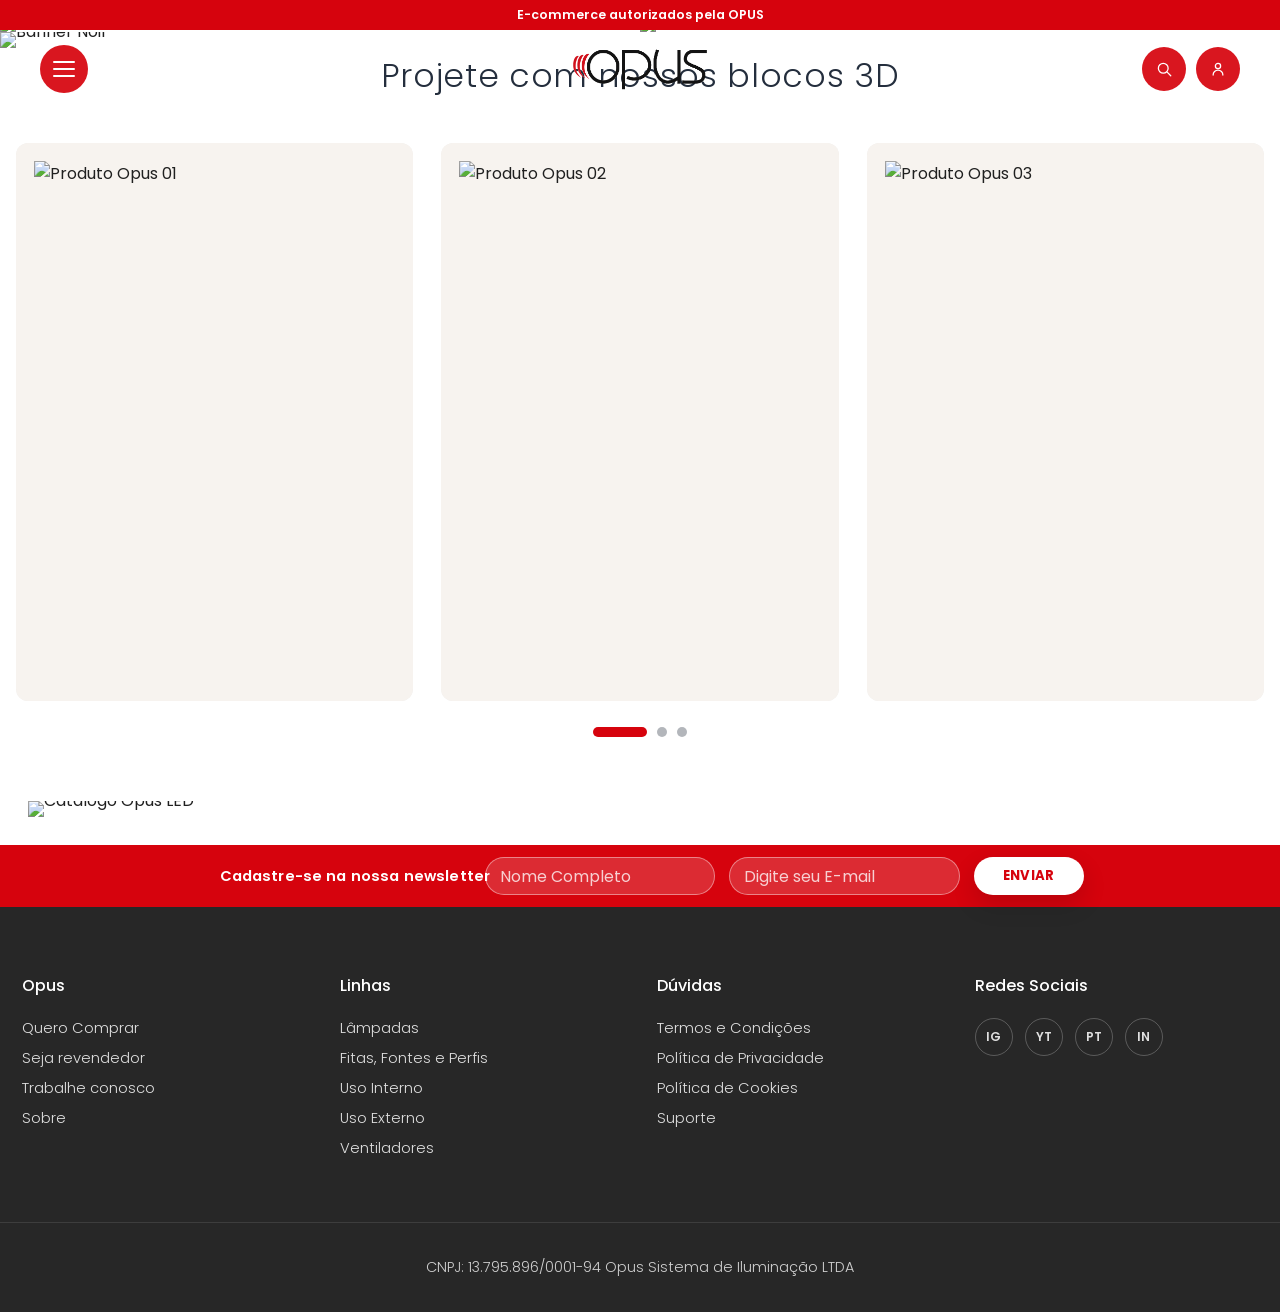
==== site opus/index.html @ c169ed3b "Initial site opus prototype" ====
<!DOCTYPE html>
<html lang="pt-BR">
<head>
  <meta charset="UTF-8">
  <meta name="viewport" content="width=device-width, initial-scale=1.0">
  <title>Opus LED | Home de prot&oacute;tipo</title>
  <meta
    name="description"
    content="Home de prot&oacute;tipo da Opus LED estruturada para testes fora do Elementor."
  >
  <link rel="preconnect" href="https://fonts.googleapis.com">
  <link rel="preconnect" href="https://fonts.gstatic.com" crossorigin>
  <link
    href="https://fonts.googleapis.com/css2?family=Poppins:wght@300;400;500;600;700;800&display=swap"
    rel="stylesheet"
  >
  <link
    rel="stylesheet"
    href="https://cdn.jsdelivr.net/npm/swiper@11/swiper-bundle.min.css"
  >
  <link rel="stylesheet" href="./styles.css">
  <script src="./script.js" defer></script>
  <script
    defer
    src="https://cdn.jsdelivr.net/npm/swiper@11/swiper-bundle.min.js"
  ></script>
</head>
<body id="top">
  <div class="announce-bar">
    <p>E-commerce autorizados pela OPUS</p>
  </div>

  <header class="site-header">
    <div class="site-shell header-inner">
      <button
        class="menu-trigger"
        type="button"
        aria-controls="nav-overlay"
        aria-expanded="false"
        aria-label="Abrir menu"
        data-nav-open
      >
        <span></span>
        <span></span>
        <span></span>
      </button>

      <a class="brand" href="#top" aria-label="Opus">
        <img src="./assets/logo-opus.png" alt="Opus" loading="eager">
      </a>

      <div class="header-actions" aria-label="A&ccedil;&otilde;es">
        <button class="icon-button" type="button" aria-label="Buscar">
          <svg viewBox="0 0 24 24" aria-hidden="true">
            <circle cx="11" cy="11" r="6.5"></circle>
            <path d="M16.2 16.2 21 21"></path>
          </svg>
        </button>
        <button class="icon-button" type="button" aria-label="Minha conta">
          <svg viewBox="0 0 24 24" aria-hidden="true">
            <circle cx="12" cy="8" r="3.5"></circle>
            <path d="M5.5 20a6.5 6.5 0 0 1 13 0"></path>
          </svg>
        </button>
      </div>
    </div>
  </header>

  <div class="nav-overlay" id="nav-overlay" data-nav-overlay>
    <button
      class="nav-overlay__backdrop"
      type="button"
      aria-label="Fechar menu"
      data-nav-close
    ></button>

    <div class="nav-overlay__shell">
      <section class="nav-overlay__panel" aria-label="Menu principal Opus">
        <div class="nav-overlay__left" data-nav-panel>
          <div class="nav-view nav-view--main is-active" data-nav-view="main">
            <button class="nav-control" type="button" aria-label="Fechar menu" data-nav-close>
              <svg viewBox="0 0 24 24" aria-hidden="true">
                <path d="M5 5 19 19"></path>
                <path d="M19 5 5 19"></path>
              </svg>
            </button>

            <button class="nav-overlay__brand" type="button" aria-label="Fechar menu" data-nav-close>
              <img src="./assets/logo-opus.png" alt="Opus" loading="lazy">
            </button>

            <div class="nav-lines" role="list">
              <button class="nav-line" type="button" data-line="destaques">
                <span class="nav-line__bullet"></span>
                <span class="nav-line__label">Destaques</span>
              </button>
              <button class="nav-line is-active" type="button" data-line="lampadas">
                <span class="nav-line__bullet"></span>
                <span class="nav-line__label">L&acirc;mpadas</span>
              </button>
              <button class="nav-line" type="button" data-line="fitas">
                <span class="nav-line__bullet"></span>
                <span class="nav-line__label">Fitas, Fontes e Perfis</span>
              </button>
              <button class="nav-line" type="button" data-line="interno">
                <span class="nav-line__bullet"></span>
                <span class="nav-line__label">Uso Interno</span>
              </button>
              <button class="nav-line" type="button" data-line="externo">
                <span class="nav-line__bullet"></span>
                <span class="nav-line__label">Uso Externo</span>
              </button>
            </div>

            <div class="nav-meta">
              <div class="nav-meta__group">
                <a href="#catalogo-opus">Quero Comprar</a>
                <div class="nav-meta__inline">
                  <a href="#catalogo-opus">Consumidor</a>
                  <a href="#newsletter">Lojistas</a>
                  <a href="#top">E-commerce</a>
                </div>
              </div>

              <div class="nav-meta__group">
                <a href="#newsletter">Suporte</a>
                <div class="nav-meta__inline">
                  <a href="#newsletter">SAC</a>
                  <a href="#newsletter">FAQ</a>
                </div>
              </div>

              <div class="nav-meta__group">
                <a href="#footer">Sobre a Opus</a>
              </div>
            </div>
          </div>

          <div
            class="nav-view nav-view--submenu"
            data-nav-view="submenu"
            aria-hidden="true"
          >
            <button
              class="nav-control nav-control--back"
              type="button"
              data-nav-back
              aria-label="Voltar ao menu principal"
            >
              <svg viewBox="0 0 24 24" aria-hidden="true">
                <path d="M15.5 4.5 8 12l7.5 7.5"></path>
              </svg>
            </button>

            <div class="nav-submenu">
              <h2 class="nav-submenu__title" data-submenu-title>L&acirc;mpadas</h2>
              <div class="nav-submenu__items" data-submenu-items></div>
            </div>
          </div>
        </div>

        <div class="nav-overlay__right">
          <div class="nav-preview">
            <img
              data-preview-image
              src="https://opusled.com.br/wp-content/uploads/2026/03/noir_desk.jpg"
              alt="Preview L&acirc;mpadas"
            >
            <div class="nav-preview__copy">
              <p data-preview-kicker>Linha em destaque</p>
              <h3 data-preview-title>L&acirc;mpadas</h3>
            </div>
          </div>
        </div>
      </section>
    </div>
  </div>

  <main>
    <section id="hero-banners" class="hero-banners fullbleed">
      <a
        class="banner banner-top"
        href="https://opusled.com.br/linha-darwin/"
        aria-label="Banner topo Darwin"
        target="_blank"
        rel="noreferrer"
      >
        <picture>
          <source
            media="(max-width: 768px)"
            srcset="https://opusled.com.br/wp-content/uploads/2026/04/darwin_mobile_top.jpg"
          >
          <img
            src="https://opusled.com.br/wp-content/uploads/2026/04/darwin_top_desk.jpg"
            alt="Banner Darwin"
            loading="eager"
            fetchpriority="high"
            decoding="async"
          >
        </picture>

        <div class="scroll-indicator" aria-hidden="true">
          <span class="mouse"><span class="wheel"></span></span>
          <span class="chev"></span>
          <span class="chev chev2"></span>
        </div>
      </a>

      <a
        class="banner banner-mid-left"
        href="https://opusled.com.br/categoria-produto/uso-interno/genesis/"
        aria-label="Banner Genesis"
        target="_blank"
        rel="noreferrer"
      >
        <img
          src="https://opusled.com.br/wp-content/uploads/2026/03/genesis_left.jpg"
          alt="Banner Genesis"
          loading="lazy"
          decoding="async"
        >
      </a>

      <a
        class="banner banner-mid-right"
        href="https://opusled.com.br/linha-de-trilhos-magneticos/"
        aria-label="Banner Trilhos magn&eacute;ticos"
        target="_blank"
        rel="noreferrer"
      >
        <img
          src="https://opusled.com.br/wp-content/uploads/2026/04/Trilho_bn.png"
          alt="Banner Trilhos magn&eacute;ticos"
          loading="lazy"
          decoding="async"
        >
      </a>

      <a
        class="banner banner-bottom"
        href="https://opusled.com.br/?s=Noir"
        aria-label="Banner Noir"
        target="_blank"
        rel="noreferrer"
      >
        <picture>
          <source
            media="(max-width: 768px)"
            srcset="https://opusled.com.br/wp-content/uploads/2026/03/noir_mb.jpg"
          >
          <img
            src="https://opusled.com.br/wp-content/uploads/2026/03/noir_desk.jpg"
            alt="Banner Noir"
            loading="lazy"
            decoding="async"
          >
        </picture>
      </a>
    </section>

    <section
      id="opus-destaques"
      class="opus-destaques opus-fullbleed"
      aria-label="Destaques Opus LED"
    >
      <div class="opus-container">
        <h2 class="opus-title">Projete com nossos blocos 3D</h2>
      </div>

      <div class="opus-container">
        <div class="swiper opus-swiper">
          <div class="swiper-wrapper">
            <a
              class="swiper-slide opus-card"
              href="./categoria.html"
              aria-label="Produto Opus 01"
            >
              <figure class="card-media">
                <img
                  loading="lazy"
                  src="./assets/products/produto-01.png"
                  alt="Produto Opus 01"
                >
              </figure>
            </a>

            <a
              class="swiper-slide opus-card"
              href="./categoria.html"
              aria-label="Produto Opus 02"
            >
              <figure class="card-media">
                <img
                  loading="lazy"
                  src="./assets/products/produto-02.png"
                  alt="Produto Opus 02"
                >
              </figure>
            </a>

            <a
              class="swiper-slide opus-card"
              href="./categoria.html"
              aria-label="Produto Opus 03"
            >
              <figure class="card-media">
                <img
                  loading="lazy"
                  src="./assets/products/produto-03.png"
                  alt="Produto Opus 03"
                >
              </figure>
            </a>

            <a
              class="swiper-slide opus-card"
              href="./categoria.html"
              aria-label="Produto Opus 04"
            >
              <figure class="card-media">
                <img
                  loading="lazy"
                  src="./assets/products/produto-04.png"
                  alt="Produto Opus 04"
                >
              </figure>
            </a>

            <a
              class="swiper-slide opus-card"
              href="./categoria.html"
              aria-label="Produto Opus 05"
            >
              <figure class="card-media">
                <img
                  loading="lazy"
                  src="./assets/products/produto-05.png"
                  alt="Produto Opus 05"
                >
              </figure>
            </a>
          </div>

          <div class="swiper-pagination opus-pagination" aria-hidden="true"></div>
        </div>
      </div>
    </section>

    <section id="catalogo-opus" class="catalog-banner fullbleed">
      <a
        class="catalog-banner__link"
        href="https://opusled.com.br/wp-content/uploads/2026/03/catalogo26.pdf"
        target="_blank"
        rel="noreferrer"
        aria-label="Abrir cat&aacute;logo Opus LED"
      >
        <picture>
          <source
            media="(max-width: 768px)"
            srcset="https://opusled.com.br/wp-content/uploads/2026/02/CATALOGO_26_mb.png"
          >
          <img
            src="https://opusled.com.br/wp-content/uploads/2026/02/CATALOGO_26_1.webp"
            alt="Cat&aacute;logo Opus LED"
            loading="lazy"
            decoding="async"
          >
        </picture>
      </a>
    </section>
  </main>

  <section class="newsletter-bar" id="newsletter">
    <div class="site-shell newsletter-bar__inner">
      <p>Cadastre-se na nossa newsletter</p>

      <form class="newsletter-bar__form" data-newsletter-form>
        <input type="text" name="name" placeholder="Nome Completo" aria-label="Nome Completo">
        <input type="email" name="email" placeholder="Digite seu E-mail" aria-label="Digite seu E-mail">
        <button type="submit">Enviar</button>
      </form>

      <p class="form-feedback" data-form-feedback aria-live="polite"></p>
    </div>
  </section>

  <footer class="site-footer" id="footer">
    <div class="site-shell footer-grid">
      <section>
        <h2>Opus</h2>
        <a href="#catalogo-opus">Quero Comprar</a>
        <a href="#catalogo-opus">Seja revendedor</a>
        <a href="#newsletter">Trabalhe conosco</a>
        <a href="#top">Sobre</a>
      </section>

      <section>
        <h2>Linhas</h2>
        <a href="#hero-banners">L&acirc;mpadas</a>
        <a href="#hero-banners">Fitas, Fontes e Perfis</a>
        <a href="#hero-banners">Uso Interno</a>
        <a href="#hero-banners">Uso Externo</a>
        <a href="#hero-banners">Ventiladores</a>
      </section>

      <section>
        <h2>D&uacute;vidas</h2>
        <a href="#newsletter">Termos e Condi&ccedil;&otilde;es</a>
        <a href="#newsletter">Pol&iacute;tica de Privacidade</a>
        <a href="#newsletter">Pol&iacute;tica de Cookies</a>
        <a href="#newsletter">Suporte</a>
      </section>

      <section>
        <h2>Redes Sociais</h2>
        <div class="social-row">
          <a href="https://www.instagram.com/" target="_blank" rel="noreferrer">ig</a>
          <a href="https://www.youtube.com/" target="_blank" rel="noreferrer">yt</a>
          <a href="https://br.pinterest.com/" target="_blank" rel="noreferrer">pt</a>
          <a href="https://www.linkedin.com/" target="_blank" rel="noreferrer">in</a>
        </div>
      </section>
    </div>

    <div class="footer-bottom">
      <div class="site-shell">
        <p>CNPJ: 13.795.896/0001-94 Opus Sistema de Ilumina&ccedil;&atilde;o LTDA</p>
      </div>
    </div>
  </footer>

  <button class="back-to-top" type="button" data-back-to-top aria-label="Voltar ao topo">
    <svg viewBox="0 0 24 24" aria-hidden="true">
      <path d="M7 14 12 9l5 5"></path>
    </svg>
  </button>
</body>
</html>
---- site opus/styles.css ----
:root {
  --opus-red: #d6030d;
  --opus-red-rgb: 214, 3, 13;
  --opus-dark: #242e3d;
  --ink: #202020;
  --white: #ffffff;
  --line: #e8e8e8;
  --footer: #272727;
  --shadow: 0 12px 24px rgba(0, 0, 0, 0.08);
  --site-max: 1520px;
  --site-pad: 22px;
  --radius: 12px;
  --announce-height: 30px;
  --header-height: 78px;
}

*,
*::before,
*::after {
  box-sizing: border-box;
}

html {
  scroll-behavior: smooth;
  scroll-padding-top: calc(var(--announce-height) + var(--header-height) + 18px);
}

body {
  margin: 0;
  font-family: "Poppins", "Segoe UI", sans-serif;
  color: var(--ink);
  background: var(--white);
}

a {
  color: inherit;
  text-decoration: none;
}

button,
input {
  font: inherit;
}

button {
  cursor: pointer;
  border: 0;
  background: transparent;
}

img {
  max-width: 100%;
}

svg {
  display: block;
}

.site-shell {
  width: min(calc(100% - (var(--site-pad) * 2)), var(--site-max));
  margin-inline: auto;
}

.fullbleed,
.opus-fullbleed {
  position: relative;
  width: 100vw;
  max-width: 100vw;
  margin-left: calc(50% - 50vw);
  margin-right: calc(50% - 50vw);
}

.announce-bar {
  position: fixed;
  top: 0;
  left: 0;
  right: 0;
  z-index: 80;
  display: flex;
  align-items: center;
  justify-content: center;
  min-height: var(--announce-height);
  background: var(--opus-red);
  color: var(--white);
  text-align: center;
  font-size: 0.78rem;
  font-weight: 600;
}

.announce-bar p {
  margin: 0;
  padding: 4px 14px;
}

.site-header {
  position: fixed;
  top: var(--announce-height);
  left: 0;
  right: 0;
  z-index: 75;
  background: transparent;
  transition:
    opacity 220ms ease,
    transform 260ms ease,
    visibility 0ms linear 220ms;
}

body.nav-menu-open .site-header {
  opacity: 0;
  visibility: hidden;
  pointer-events: none;
  transform: translateY(-16px);
  transition-delay: 0ms, 0ms, 0ms;
}

.site-header .site-shell {
  width: 100%;
  max-width: none;
  padding-inline: 40px;
}

.header-inner {
  position: relative;
  display: flex;
  justify-content: center;
  align-items: center;
  min-height: var(--header-height);
}

.menu-trigger,
.brand,
.header-actions {
  position: relative;
  z-index: 2;
}

.brand {
  position: absolute;
  left: 50%;
  top: 50%;
  transform: translate(-50%, -50%);
  transition:
    opacity 220ms ease,
    transform 260ms ease,
    visibility 0ms linear 220ms;
}

.brand img {
  display: block;
  width: 134px;
  height: auto;
}

body.nav-logo-hidden .brand {
  opacity: 0;
  visibility: hidden;
  pointer-events: none;
  transform: translate(-50%, calc(-50% - 14px));
  transition-delay: 0ms, 0ms, 0ms;
}

.header-actions {
  position: absolute;
  right: 40px;
  top: 50%;
  transform: translateY(-50%);
  display: flex;
  gap: 10px;
}

.icon-button {
  display: grid;
  place-items: center;
  width: 44px;
  height: 44px;
  border-radius: 50%;
  background: rgba(var(--opus-red-rgb), 0.92);
  color: #ffffff;
  backdrop-filter: blur(10px);
  transition: background-color 220ms ease, transform 220ms ease;
}

.icon-button svg {
  width: 18px;
  height: 18px;
  fill: none;
  stroke: currentColor;
  stroke-width: 1.7;
  stroke-linecap: round;
  stroke-linejoin: round;
}

.menu-trigger {
  position: absolute;
  left: 40px;
  top: 50%;
  transform: translateY(-50%);
  display: inline-flex;
  flex-direction: column;
  align-items: center;
  justify-content: center;
  gap: 5px;
  width: 48px;
  height: 48px;
  padding: 0;
  border-radius: 50%;
  background: rgba(var(--opus-red-rgb), 0.92);
  pointer-events: auto;
  transition: background-color 220ms ease, transform 220ms ease;
}

.menu-trigger span {
  width: 22px;
  height: 2px;
  border-radius: 999px;
  background: #ffffff;
  transition: transform 220ms ease, opacity 220ms ease, width 220ms ease;
}

.menu-trigger:hover span,
.menu-trigger:focus-visible span {
  width: 26px;
}

.menu-trigger:hover,
.menu-trigger:focus-visible {
  background: var(--opus-red);
  transform: translateY(-50%) scale(1.02);
}

.icon-button:hover,
.icon-button:focus-visible {
  background: var(--opus-red);
  transform: scale(1.02);
}

.nav-overlay {
  position: fixed;
  inset: var(--announce-height) 0 0;
  z-index: 60;
  opacity: 0;
  pointer-events: none;
  transition: opacity 320ms ease;
}

.nav-overlay:target,
.nav-overlay.is-open {
  opacity: 1;
  pointer-events: auto;
}

.nav-overlay__backdrop {
  position: absolute;
  inset: 0;
  z-index: 0;
  background: rgba(20, 20, 20, 0.18);
  opacity: 0;
  transition: opacity 320ms ease;
}

.nav-overlay:target .nav-overlay__backdrop,
.nav-overlay.is-open .nav-overlay__backdrop {
  opacity: 1;
}

.nav-overlay__shell {
  position: relative;
  height: 100%;
  z-index: 1;
}

.nav-overlay__panel {
  display: grid;
  grid-template-columns: minmax(380px, 35vw) 1fr;
  height: 100%;
  transform: translateX(-32px);
  opacity: 0;
  transition:
    transform 420ms cubic-bezier(0.22, 1, 0.36, 1),
    opacity 320ms ease;
}

.nav-overlay:target .nav-overlay__panel,
.nav-overlay.is-open .nav-overlay__panel {
  transform: translateX(0);
  opacity: 1;
}

.nav-overlay__left {
  --nav-content-width: min(328px, calc(100% - 124px));
  position: relative;
  overflow: hidden;
  background: rgba(250, 250, 250, 0.98);
  box-shadow: 14px 0 40px rgba(0, 0, 0, 0.08);
}

.nav-overlay__right {
  position: relative;
  overflow: hidden;
  background: #1b1b1b;
}

.nav-view {
  position: absolute;
  inset: 0;
  display: flex;
  flex-direction: column;
  overflow-y: auto;
  background: rgba(250, 250, 250, 0.98);
  transition:
    opacity 300ms ease,
    transform 420ms cubic-bezier(0.22, 1, 0.36, 1),
    visibility 0ms linear 300ms;
}

.nav-view--main {
  opacity: 1;
  visibility: visible;
  transform: translateX(0);
}

.nav-view--submenu {
  opacity: 0;
  visibility: hidden;
  transform: translateX(56px);
  pointer-events: none;
}

.nav-overlay__left.is-submenu-open .nav-view--main {
  opacity: 0;
  visibility: hidden;
  transform: translateX(-44px);
  pointer-events: none;
  transition-delay: 0ms, 0ms, 0ms;
}

.nav-overlay__left.is-submenu-open .nav-view--submenu {
  opacity: 1;
  visibility: visible;
  transform: translateX(0);
  pointer-events: auto;
  transition-delay: 70ms, 70ms, 0ms;
}

.nav-control {
  display: inline-flex;
  align-items: center;
  justify-content: center;
  width: 34px;
  height: 34px;
  margin: 30px 0 0 24px;
  color: #171717;
}

.nav-control--back {
  margin-left: 18px;
}

.nav-control svg {
  width: 24px;
  height: 24px;
  fill: none;
  stroke: currentColor;
  stroke-width: 1.8;
  stroke-linecap: round;
  stroke-linejoin: round;
}

.nav-overlay__brand {
  display: flex;
  align-items: center;
  width: var(--nav-content-width);
  margin: 38px auto 34px;
}

.nav-overlay__brand img {
  display: block;
  width: 116px;
  height: auto;
}

.nav-lines {
  display: grid;
  gap: 10px;
  width: var(--nav-content-width);
  margin: 0 auto auto;
}

.nav-line {
  position: relative;
  display: flex;
  align-items: center;
  width: 100%;
  padding: 3px 0;
  border: 0;
  background: transparent;
  color: #8f8f8f;
  text-align: left;
  font-size: clamp(1.35rem, 0.75vw + 1rem, 1.7rem);
  font-weight: 300;
  letter-spacing: -0.03em;
  transition: color 220ms ease, transform 280ms ease;
}

.nav-line__bullet {
  position: absolute;
  left: -18px;
  top: 50%;
  width: 9px;
  height: 9px;
  border-radius: 50%;
  background: var(--opus-red);
  opacity: 0;
  transform: translateY(-50%) scale(0.35);
  transition: opacity 220ms ease, transform 280ms ease;
}

.nav-line:hover,
.nav-line:focus-visible,
.nav-line.is-active {
  color: #191919;
  transform: translateX(4px);
}

.nav-line--link {
  width: 100%;
}

.nav-line:hover .nav-line__bullet,
.nav-line:focus-visible .nav-line__bullet,
.nav-line.is-active .nav-line__bullet {
  opacity: 1;
  transform: translateY(-50%) scale(1);
}

.nav-meta {
  display: grid;
  gap: 24px;
  width: var(--nav-content-width);
  margin: 0 auto 64px;
  padding-top: 40px;
}

.nav-meta__group > a {
  color: #5d5d5d;
  font-size: 1.22rem;
  font-weight: 400;
  line-height: 1.2;
}

.nav-meta__inline {
  display: flex;
  flex-wrap: wrap;
  gap: 18px;
  margin-top: 9px;
}

.nav-meta__inline a {
  color: #a0a0a0;
  font-size: 0.9rem;
  font-weight: 400;
  line-height: 1.2;
  transition: color 220ms ease, transform 220ms ease;
}

.nav-meta__inline a:hover,
.nav-meta__inline a:focus-visible {
  color: #202020;
  transform: translateX(4px);
}

.nav-submenu {
  width: var(--nav-content-width);
  margin: 44px auto 0;
  padding: 0 0 56px;
}

.nav-submenu__title {
  margin: 0;
  color: #6f6f6f;
  font-size: clamp(2.15rem, 2.2vw, 2.95rem);
  font-weight: 300;
  letter-spacing: -0.04em;
  line-height: 1.02;
}

.nav-submenu__items {
  display: grid;
  gap: 14px;
  margin-top: 28px;
}

.nav-submenu__link {
  position: relative;
  padding: 0;
  padding-left: 18px;
  border: 0;
  background: transparent;
  color: #7f7f7f;
  text-align: left;
  font-size: clamp(1.14rem, 0.75vw + 0.72rem, 1.42rem);
  font-weight: 300;
  letter-spacing: -0.03em;
  line-height: 1.15;
  transition: color 220ms ease, transform 260ms ease;
}

.nav-submenu__link::before {
  content: "";
  position: absolute;
  left: 0;
  top: 50%;
  width: 8px;
  height: 8px;
  margin-top: -4px;
  border-radius: 50%;
  background: var(--opus-red);
  opacity: 0;
  transform: scale(0.4);
  transition: opacity 220ms ease, transform 260ms ease;
}

.nav-submenu__link:hover,
.nav-submenu__link:focus-visible {
  color: #282828;
  transform: translateX(5px);
}

.nav-submenu__link:hover::before,
.nav-submenu__link:focus-visible::before {
  opacity: 1;
  transform: scale(1);
}

.nav-preview {
  position: relative;
  width: 100%;
  height: 100%;
  overflow: hidden;
}

.nav-preview::after {
  content: "";
  position: absolute;
  inset: 0;
  background:
    linear-gradient(180deg, rgba(0, 0, 0, 0.02), rgba(0, 0, 0, 0.18)),
    linear-gradient(90deg, rgba(0, 0, 0, 0.08), transparent 24%);
}

.nav-preview img {
  width: 100%;
  height: 100%;
  object-fit: cover;
  object-position: center;
  transition: opacity 320ms ease, transform 620ms ease;
}

.nav-preview.is-changing img {
  opacity: 0.36;
  transform: scale(1.04);
}

.nav-preview__copy {
  position: absolute;
  left: 48px;
  bottom: 42px;
  z-index: 2;
  color: #ffffff;
}

.nav-preview__copy p {
  margin: 0 0 8px;
  font-size: 0.82rem;
  font-weight: 500;
  letter-spacing: 0.08em;
  text-transform: uppercase;
}

.nav-preview__copy h3 {
  margin: 0;
  font-size: clamp(2rem, 2.2vw, 3rem);
  font-weight: 300;
  letter-spacing: 0.02em;
}

.hero-banners {
  overflow-x: clip;
  display: grid;
  width: 100vw;
  background: transparent;
  grid-template-columns: 1fr 1fr;
  grid-template-areas:
    "top top"
    "midL midR"
    "bottom bottom";
  align-items: start;
}

.banner-top {
  grid-area: top;
}

.banner-mid-left {
  grid-area: midL;
}

.banner-mid-right {
  grid-area: midR;
}

.banner-bottom {
  grid-area: bottom;
}

.banner {
  position: relative;
  display: block;
  overflow: hidden;
  background: #ffffff;
  line-height: 0;
}

.banner picture {
  display: block;
  width: 100%;
}

.banner img {
  display: block;
  width: 100%;
  height: auto;
  transform: translateZ(0);
}

@media (min-width: 1025px) {
  .hero-banners {
    padding: 0;
    gap: 0;
  }

  .hero-banners .banner-top {
    max-height: 1350px;
    overflow: hidden;
  }
}

@media (max-width: 1024px) {
  .hero-banners {
    padding: 20px;
    gap: 12px;
  }
}

@media (max-width: 768px) {
  .hero-banners {
    grid-template-columns: 1fr;
    grid-template-areas:
      "top"
      "midL"
      "midR"
      "bottom";
    padding: 12px;
    gap: 8px;
  }
}

.scroll-indicator {
  position: absolute;
  left: 50%;
  bottom: 18px;
  transform: translateX(-50%);
  z-index: 5;
  opacity: 0;
  visibility: hidden;
  pointer-events: none;
  transition: opacity 0.25s ease, visibility 0.25s ease;
}

body.show-top-indicator #hero-banners .scroll-indicator {
  opacity: 1;
  visibility: visible;
}

@media (max-width: 1024px) {
  .scroll-indicator {
    display: none !important;
  }
}

.scroll-indicator .mouse {
  display: block;
  width: 26px;
  height: 40px;
  margin: 0 auto 4px;
  border: 2px solid rgba(255, 255, 255, 0.92);
  border-radius: 18px;
}

.scroll-indicator .wheel {
  display: block;
  width: 4px;
  height: 8px;
  margin: 1px auto 0;
  border-radius: 4px;
  background: rgba(255, 255, 255, 0.96);
  animation: wheelMove 1.35s ease-in-out infinite;
}

.scroll-indicator .chev {
  display: block;
  width: 10px;
  height: 10px;
  margin: 0 auto;
  border-right: 2px solid rgba(255, 255, 255, 0.92);
  border-bottom: 2px solid rgba(255, 255, 255, 0.92);
  transform: rotate(45deg);
  animation: chevDown 1.2s ease-in-out infinite;
}

.scroll-indicator .chev2 {
  margin-top: 2px;
  opacity: 0.75;
  animation-delay: 0.15s;
}

@keyframes wheelMove {
  0% { transform: translateY(0); opacity: 1; }
  60% { transform: translateY(10px); opacity: 0.35; }
  100% { transform: translateY(0); opacity: 1; }
}

@keyframes chevDown {
  0% { transform: rotate(45deg) translateY(0); opacity: 0.2; }
  40% { transform: rotate(45deg) translateY(4px); opacity: 1; }
  80% { transform: rotate(45deg) translateY(8px); opacity: 0.2; }
  100% { transform: rotate(45deg) translateY(8px); opacity: 0.2; }
}

.opus-destaques {
  --container-max: 1380px;
  --container-pad: 16px;
  position: relative;
  padding: 8px 0 18px;
}

.opus-container {
  max-width: var(--container-max);
  margin: 0 auto;
  padding: 0 var(--container-pad);
}

.opus-title {
  margin: 0 0 42px;
  color: var(--opus-dark);
  font-size: clamp(16px, 1vw + 20px, 40px);
  font-weight: 300;
  letter-spacing: 0.02em;
  line-height: 1.2;
  text-align: center;
}

.opus-swiper {
  overflow: hidden;
  padding: 6px 0 18px;
}

.opus-swiper .swiper-wrapper {
  align-items: stretch;
}

.opus-card {
  position: relative;
  display: block;
  height: 100%;
  overflow: hidden;
  border-radius: var(--radius);
  background: #f1f1f1;
  color: inherit;
  transition: transform 0.25s ease, box-shadow 0.25s ease;
}

.opus-card:hover,
.opus-card:focus-visible {
  transform: translateY(-2px);
  box-shadow: var(--shadow);
}

.card-media {
  position: absolute;
  inset: 0;
  margin: 0;
  display: grid;
  place-items: center;
  overflow: hidden;
  background: #f7f3ef;
}

.card-media img {
  display: block;
  width: 100%;
  height: 100%;
  padding: 18px;
  object-fit: contain;
  object-position: center;
}

@media (min-width: 1024px) {
  .opus-swiper .swiper-slide {
    height: 558px !important;
  }
}

@media (min-width: 769px) and (max-width: 1023px) {
  .opus-swiper .swiper-slide {
    height: calc(42vw * 1.33) !important;
  }
}

@media (max-width: 768px) {
  .opus-swiper .swiper-slide {
    height: calc(78vw * 1.33) !important;
  }

  .card-media img {
    padding: 12px;
  }
}

.opus-pagination {
  position: relative !important;
  inset: auto !important;
  display: flex;
  justify-content: center;
  align-items: center;
  gap: 10px;
  margin-top: 26px;
  padding-bottom: 0;
}

.opus-swiper .swiper-button-prev,
.opus-swiper .swiper-button-next {
  display: none !important;
}

.opus-pagination .swiper-pagination-bullet {
  width: 10px;
  height: 10px;
  margin: 0 !important;
  border-radius: 999px;
  background: rgba(36, 46, 61, 0.35);
  opacity: 1;
  transition: width 0.25s ease, background-color 0.25s ease;
}

.opus-pagination .swiper-pagination-bullet-active {
  width: 54px;
  background: var(--opus-red);
}

.catalog-banner {
  padding: 28px;
}

.catalog-banner__link {
  display: block;
  width: 100%;
  line-height: 0;
}

.catalog-banner__link img {
  display: block;
  width: 100%;
  height: auto;
}

.category-page {
  padding-top: calc(var(--announce-height) + var(--header-height));
}

.category-hero {
  display: flex;
  align-items: center;
  min-height: 420px;
  padding: 58px 0;
  background:
    radial-gradient(circle at top left, rgba(255, 255, 255, 0.18), transparent 28%),
    #c6c4c5;
}

.category-hero__inner {
  max-width: 1120px;
  text-align: center;
}

.category-hero__eyebrow {
  margin: 0 0 10px;
  color: var(--opus-red);
  font-size: 0.92rem;
  font-weight: 600;
  letter-spacing: 0.14em;
  text-transform: uppercase;
}

.category-hero h1 {
  margin: 0;
  color: #202020;
  font-size: clamp(3rem, 5vw, 5.4rem);
  font-weight: 300;
  letter-spacing: -0.05em;
}

.category-hero p {
  max-width: 760px;
  margin: 16px auto 0;
  color: #343434;
  font-size: 1.06rem;
  line-height: 1.6;
}

.category-products {
  padding: 28px 0 84px;
}

.category-grid {
  display: grid;
  grid-template-columns: repeat(3, minmax(0, 1fr));
  gap: 24px;
}

.category-card {
  overflow: hidden;
  border-radius: 16px;
  background: #ffffff;
  box-shadow: 0 12px 34px rgba(0, 0, 0, 0.06);
  transition: transform 220ms ease, box-shadow 220ms ease;
}

.category-card:hover,
.category-card:focus-within {
  transform: translateY(-4px);
  box-shadow: 0 18px 42px rgba(0, 0, 0, 0.1);
}

.category-card__media {
  display: grid;
  place-items: center;
  aspect-ratio: 1 / 1;
  margin: 0;
  padding: 24px;
  background: #f7f3ef;
}

.category-card__media img {
  width: 100%;
  height: 100%;
  object-fit: contain;
}

.category-card__body {
  padding: 18px 20px 22px;
}

.category-card__body h2 {
  margin: 0;
  color: #202020;
  font-size: 1.02rem;
  font-weight: 500;
}

.category-card__body p {
  margin: 8px 0 0;
  color: #7a7a7a;
  font-size: 0.92rem;
  line-height: 1.5;
}

.category-page--collection .category-hero {
  background:
    linear-gradient(180deg, rgba(255, 255, 255, 0.18), rgba(255, 255, 255, 0.08)),
    url("./assets/category-banner.png") center center / cover no-repeat,
    #f7f5f6;
  margin-bottom: 20px;
}

.category-page--collection .category-hero__inner {
  max-width: 1380px;
}

.category-page--collection .category-hero__eyebrow,
.category-page--collection .category-hero h1 {
  text-shadow: 0 1px 0 rgba(255, 255, 255, 0.5);
}

.category-collection {
  padding: 0 0 84px;
  overflow: hidden;
}

.category-filters {
  display: flex;
  align-items: center;
  justify-content: center;
  gap: 12px;
  flex-wrap: wrap;
  margin-bottom: 28px;
  text-align: center;
}

.category-filters__label {
  color: #585858;
  font-size: 0.92rem;
  font-weight: 500;
}

.category-filters__actions {
  display: flex;
  gap: 8px;
  flex-wrap: wrap;
  justify-content: center;
}

.category-filter {
  min-height: 34px;
  padding: 0 12px;
  border: 1px solid #e5e5e5;
  border-radius: 999px;
  background: #ffffff;
  color: #6d6d6d;
  font-size: 0.78rem;
  font-weight: 500;
  transition: background-color 220ms ease, color 220ms ease, border-color 220ms ease;
}

.category-filter:hover,
.category-filter:focus-visible,
.category-filter.is-active {
  border-color: var(--opus-red);
  background: var(--opus-red);
  color: #ffffff;
}

.category-showcase {
  margin-top: 34px;
}

.category-showcase[hidden] {
  display: none !important;
}

.category-showcase__head {
  display: flex;
  align-items: center;
  justify-content: space-between;
  gap: 18px;
  margin-bottom: 14px;
}

.category-showcase__head h2 {
  flex: 1 1 auto;
  margin: 0;
  color: #202020;
  font-size: 1.3rem;
  font-weight: 400;
}

.category-showcase__tools {
  display: flex;
  align-items: center;
  gap: 12px;
  margin-left: auto;
  flex-wrap: nowrap;
}

.category-showcase__more {
  color: #4d4d4d;
  font-size: 0.78rem;
  font-weight: 500;
  white-space: nowrap;
}

.category-carousel-nav {
  display: flex;
  align-items: center;
  gap: 8px;
}

.category-nav {
  display: grid;
  place-items: center;
  width: 34px;
  height: 34px;
  border: 1px solid rgba(var(--opus-red-rgb), 0.28);
  border-radius: 999px;
  background: #ffffff;
  color: var(--opus-red);
  transition: background-color 220ms ease, color 220ms ease, border-color 220ms ease;
}

.category-nav svg {
  width: 16px;
  height: 16px;
  fill: none;
  stroke: currentColor;
  stroke-width: 1.8;
  stroke-linecap: round;
  stroke-linejoin: round;
}

.category-nav:hover,
.category-nav:focus-visible {
  border-color: var(--opus-red);
  background: var(--opus-red);
  color: #ffffff;
}

.category-nav.swiper-button-disabled {
  opacity: 0.35;
  cursor: default;
}

.category-swiper {
  overflow: hidden;
  padding-bottom: 8px;
}

.category-swiper .swiper-wrapper {
  align-items: stretch;
}

.category-product {
  position: relative;
  display: block;
  height: auto !important;
}

.category-product__flag {
  position: absolute;
  left: 0;
  top: -18px;
  z-index: 2;
  color: #979797;
  font-size: 0.58rem;
  font-weight: 700;
  letter-spacing: 0.12em;
  text-transform: uppercase;
}

.category-product__media {
  display: grid;
  place-items: center;
  aspect-ratio: 0.9 / 1;
  margin: 0;
  padding: 10px;
  border-radius: 2px;
  background: #f7f5f6;
}

.category-product__media img {
  width: 100%;
  height: 100%;
  object-fit: contain;
}

.category-product__body {
  padding: 12px 0 0;
  text-align: center;
}

.category-product__body h3 {
  margin: 0;
  color: #202020;
  font-size: 0.72rem;
  font-weight: 500;
}

.category-product__body p {
  margin: 4px 0 0;
  color: #919191;
  font-size: 0.62rem;
  font-weight: 400;
}

.newsletter-bar {
  border-top: 0;
  border-bottom: 0;
  background: var(--opus-red);
  color: #ffffff;
}

.newsletter-bar__inner {
  display: flex;
  flex-wrap: wrap;
  align-items: center;
  justify-content: center;
  width: min(100%, 1180px);
  margin: 0 auto;
  gap: 8px 18px;
  min-height: 0;
  padding: 12px 0;
}

.newsletter-bar__inner > p:first-child {
  flex: 0 0 auto;
  margin: 0;
  color: #ffffff;
  font-size: 0.92rem;
  font-weight: 600;
  letter-spacing: 0.01em;
  line-height: 1;
  text-align: center;
}

.newsletter-bar__form {
  display: flex;
  flex-wrap: nowrap;
  align-items: center;
  justify-content: center;
  gap: 14px;
  min-width: 0;
}

.newsletter-bar__form input {
  width: clamp(180px, 18vw, 288px);
  height: 38px;
  padding: 0 14px;
  border: 1px solid rgba(255, 255, 255, 0.42);
  border-radius: 999px;
  background: rgba(255, 255, 255, 0.16);
  color: #ffffff;
}

.newsletter-bar__form input::placeholder {
  color: rgba(255, 255, 255, 0.78);
}

.newsletter-bar__form button {
  flex: 0 0 110px;
  height: 38px;
  border-radius: 999px;
  background: #ffffff;
  color: var(--opus-red);
  letter-spacing: 0.02em;
  text-transform: uppercase;
  box-shadow: 0 10px 24px rgba(0, 0, 0, 0.14);
  font-size: 0.82rem;
  font-weight: 700;
}

.newsletter-bar__form button:hover,
.newsletter-bar__form button:focus-visible {
  background: #f7dfe1;
}

.newsletter-bar__form input:focus,
.newsletter-bar__form input:focus-visible {
  outline: 2px solid rgba(255, 255, 255, 0.48);
  outline-offset: 1px;
}

.newsletter-bar__form input::-ms-input-placeholder {
  color: #ffffff;
}

.form-feedback {
  flex-basis: 100%;
  min-height: 1.1rem;
  margin: 0;
  color: rgba(255, 255, 255, 0.86);
  font-size: 0.72rem;
  text-align: center;
}

.form-feedback:empty {
  display: none;
}

.site-footer {
  background: var(--footer);
  color: #ffffff;
}

.footer-grid {
  display: grid;
  grid-template-columns: repeat(4, minmax(0, 1fr));
  gap: 34px;
  padding: 66px 0 54px;
}

.footer-grid h2 {
  margin: 0 0 20px;
  font-size: 1rem;
  font-weight: 500;
}

.footer-grid a {
  display: block;
  margin-bottom: 9px;
  color: #dfdfdf;
  font-size: 0.92rem;
  font-weight: 300;
}

.social-row {
  display: flex;
  gap: 12px;
  margin-top: 8px;
}

.social-row a {
  display: inline-flex;
  justify-content: center;
  align-items: center;
  width: 38px;
  height: 38px;
  border: 1px solid rgba(255, 255, 255, 0.24);
  border-radius: 50%;
  font-size: 0.76rem;
  font-weight: 600;
  text-transform: uppercase;
}

.footer-bottom {
  border-top: 1px solid rgba(255, 255, 255, 0.1);
  color: #cfcfcf;
  text-align: center;
}

.footer-bottom p {
  margin: 0;
  padding: 34px 0;
  font-size: 0.9rem;
  font-weight: 300;
}

.back-to-top {
  position: fixed;
  right: 22px;
  bottom: 22px;
  z-index: 32;
  display: grid;
  place-items: center;
  width: 40px;
  height: 40px;
  border-radius: 4px;
  background: rgba(210, 210, 210, 0.92);
  color: #ffffff;
  opacity: 0;
  pointer-events: none;
  transition: opacity 180ms ease;
}

.back-to-top.is-visible {
  opacity: 1;
  pointer-events: auto;
}

.back-to-top svg {
  width: 20px;
  height: 20px;
  fill: none;
  stroke: #ffffff;
  stroke-width: 2;
  stroke-linecap: round;
  stroke-linejoin: round;
}

@media (max-width: 1080px) {
  .nav-overlay__panel {
    grid-template-columns: minmax(340px, 44vw) 1fr;
  }

  .nav-overlay__left {
    --nav-content-width: min(300px, calc(100% - 108px));
  }

  .newsletter-bar__inner,
  .footer-grid {
    grid-template-columns: 1fr;
  }

  .footer-grid {
    justify-items: center;
    text-align: center;
  }

  .social-row {
    justify-content: center;
  }

  .newsletter-bar__inner {
    gap: 14px;
    padding: 16px 0;
    width: min(100%, 540px);
    flex-direction: column;
    align-items: center;
    text-align: center;
  }

  .newsletter-bar__inner > p:first-child {
    text-align: center;
  }

  .newsletter-bar__form {
    display: grid;
    grid-template-columns: 1fr;
    justify-items: center;
    width: min(100%, 360px);
    margin: 0 auto;
  }

  .newsletter-bar__form input {
    width: 100%;
    text-align: center;
  }

  .newsletter-bar__form button {
    width: min(100%, 160px);
    justify-self: center;
  }

  .form-feedback {
    text-align: center;
  }
}

@media (max-width: 920px) {
  .nav-overlay__panel {
    grid-template-columns: 1fr;
  }

  .nav-overlay__right {
    display: none;
  }

  .nav-overlay__left {
    --nav-content-width: min(320px, calc(100% - 92px));
    box-shadow: none;
  }
}

@media (max-width: 1023px) {
  .opus-destaques {
    --container-max: 100%;
  }

  .opus-title {
    margin: 0 0 16px;
    font-size: clamp(18px, 1.2vw + 16px, 24px);
    line-height: 1.15;
  }

  .catalog-banner {
    padding: 20px;
  }

  .category-grid {
    grid-template-columns: repeat(2, minmax(0, 1fr));
  }

  .category-showcase__head {
    align-items: flex-start;
    flex-direction: column;
  }
}

@media (max-width: 768px) {
  :root {
    --site-pad: 14px;
    --announce-height: 28px;
    --header-height: 70px;
  }

  .site-header .site-shell {
    padding-inline: 14px;
  }

  .brand img {
    width: 118px;
  }

  .menu-trigger {
    left: 14px;
    width: 42px;
    height: 42px;
  }

  .menu-trigger span {
    width: 19px;
  }

  .header-actions {
    right: 14px;
    gap: 8px;
  }

  .header-actions .icon-button {
    width: 38px;
    height: 38px;
  }

  .nav-overlay__left {
    --nav-content-width: min(286px, calc(100% - 72px));
  }

  .nav-overlay__brand {
    margin-top: 28px;
    margin-bottom: 24px;
  }

  .nav-overlay__brand img {
    width: 102px;
  }

  .nav-line {
    font-size: 1.2rem;
  }

  .nav-submenu {
    margin-top: 38px;
    padding-bottom: 40px;
  }

  .nav-submenu__title {
    font-size: clamp(1.95rem, 9vw, 2.65rem);
  }

  .nav-submenu__items {
    gap: 12px;
    margin-top: 24px;
  }

  .nav-submenu__link {
    font-size: 1.08rem;
  }

  .opus-title {
    margin: 0 0 14px;
    padding: 0 10px;
    font-size: clamp(16px, 3.2vw, 20px);
    line-height: 1.15;
  }

  .catalog-banner {
    padding: 12px;
  }

  .category-page {
    padding-top: calc(var(--announce-height) + var(--header-height) + 22px);
  }

  .category-hero {
    padding: 30px 0 22px;
  }

  .category-hero h1 {
    font-size: clamp(2rem, 10vw, 3rem);
  }

  .category-hero p {
    font-size: 0.94rem;
  }

  .category-products {
    padding: 20px 0 56px;
  }

  .category-grid {
    grid-template-columns: 1fr;
    gap: 18px;
  }

  .category-card__media {
    padding: 18px;
  }

  .category-collection {
    padding: 16px 0 56px;
  }

  .category-filters {
    align-items: center;
    flex-direction: column;
    gap: 10px;
    margin-bottom: 22px;
  }

  .category-filters__actions {
    gap: 6px;
    justify-content: center;
  }

  .category-filter {
    min-height: 32px;
    padding-inline: 10px;
    font-size: 0.72rem;
  }

  .category-showcase {
    margin-top: 28px;
  }

  .category-showcase__tools {
    width: auto;
    justify-content: flex-start;
    gap: 10px;
  }

  .category-nav {
    width: 32px;
    height: 32px;
  }

  .category-product__media {
    padding: 12px;
  }

  .category-product__body h3 {
    font-size: 0.68rem;
  }

  .category-product__body p {
    font-size: 0.6rem;
  }
}
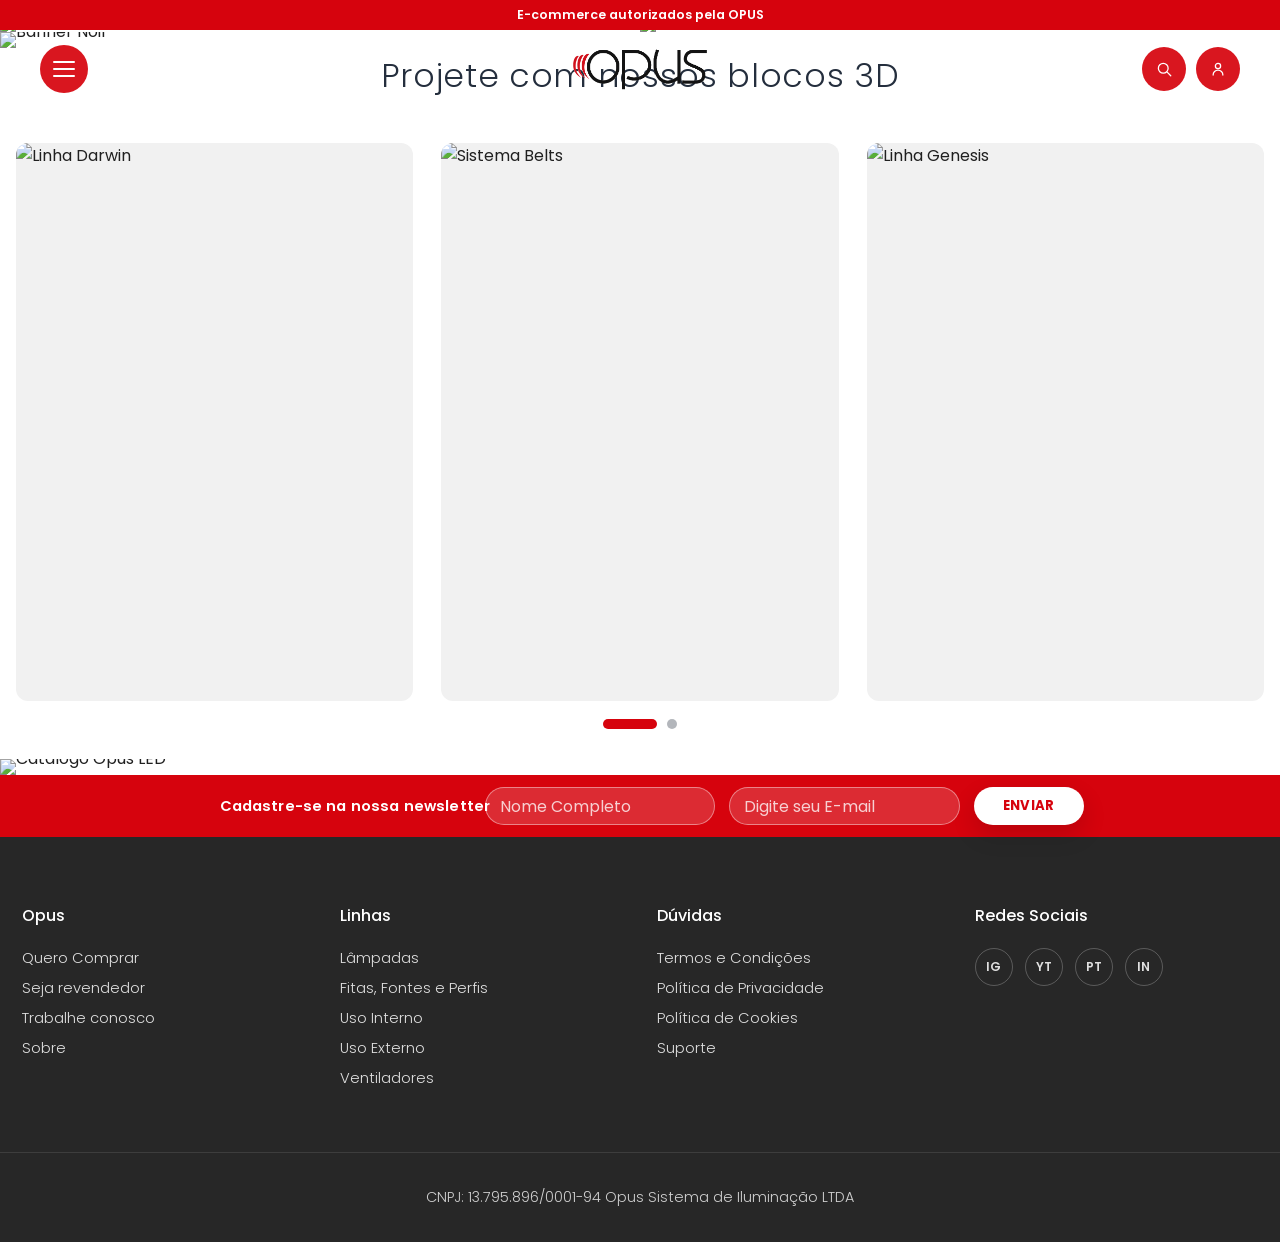
==== commit f37491a6: "Refine site opus product and category experience" ====
--- a/site opus/index.html
+++ b/site opus/index.html
@@ -272,70 +272,64 @@
           <div class="swiper-wrapper">
             <a
               class="swiper-slide opus-card"
-              href="./categoria.html"
-              aria-label="Produto Opus 01"
+              href="https://3dwarehouse.sketchup.com/collection/ef6f8676-72f7-4a21-94e6-a3abc8402da2/Linha-Darwin-Opus-LED"
+              aria-label="Linha Darwin"
+              target="_blank"
+              rel="noreferrer"
             >
               <figure class="card-media">
                 <img
                   loading="lazy"
-                  src="./assets/products/produto-01.png"
-                  alt="Produto Opus 01"
+                  src="https://opusled.com.br/wp-content/uploads/2026/04/Darwin_vertical_v1.png"
+                  alt="Linha Darwin"
                 >
               </figure>
             </a>
 
             <a
               class="swiper-slide opus-card"
-              href="./categoria.html"
-              aria-label="Produto Opus 02"
+              href="https://3dwarehouse.sketchup.com/collection/83268889-fc65-4966-ac74-2f7b702c3c28/Sistema-Belts"
+              aria-label="Sistema Belts"
+              target="_blank"
+              rel="noreferrer"
             >
               <figure class="card-media">
                 <img
                   loading="lazy"
-                  src="./assets/products/produto-02.png"
-                  alt="Produto Opus 02"
+                  src="https://opusled.com.br/wp-content/uploads/2026/03/Belts_vertical.png"
+                  alt="Sistema Belts"
                 >
               </figure>
             </a>
 
             <a
               class="swiper-slide opus-card"
-              href="./categoria.html"
-              aria-label="Produto Opus 03"
+              href="https://3dwarehouse.sketchup.com/collection/35615cad-555e-4fa8-945f-e36d6a8fa03e/Linha-Genesis-Opus-LED"
+              aria-label="Linha Genesis"
+              target="_blank"
+              rel="noreferrer"
             >
               <figure class="card-media">
                 <img
                   loading="lazy"
-                  src="./assets/products/produto-03.png"
-                  alt="Produto Opus 03"
+                  src="https://opusled.com.br/wp-content/uploads/2026/03/Genesis_vertical.png"
+                  alt="Linha Genesis"
                 >
               </figure>
             </a>
 
             <a
               class="swiper-slide opus-card"
-              href="./categoria.html"
-              aria-label="Produto Opus 04"
+              href="https://3dwarehouse.sketchup.com/collection/f0a0d128-711d-49e5-ab25-c932db93c4e4/Linha-Soul-Opus-LED"
+              aria-label="Linha Soul"
+              target="_blank"
+              rel="noreferrer"
             >
               <figure class="card-media">
                 <img
                   loading="lazy"
-                  src="./assets/products/produto-04.png"
-                  alt="Produto Opus 04"
-                >
-              </figure>
-            </a>
-
-            <a
-              class="swiper-slide opus-card"
-              href="./categoria.html"
-              aria-label="Produto Opus 05"
-            >
-              <figure class="card-media">
-                <img
-                  loading="lazy"
-                  src="./assets/products/produto-05.png"
-                  alt="Produto Opus 05"
+                  src="https://opusled.com.br/wp-content/uploads/2026/03/Souls_vertical.png"
+                  alt="Linha Soul"
                 >
               </figure>
             </a>
--- a/site opus/styles.css
+++ b/site opus/styles.css
@@ -762,7 +762,7 @@
 
 .opus-swiper {
   overflow: hidden;
-  padding: 6px 0 18px;
+  padding: 6px 0;
 }
 
 .opus-swiper .swiper-wrapper {
@@ -790,18 +790,14 @@
   position: absolute;
   inset: 0;
   margin: 0;
-  display: grid;
-  place-items: center;
   overflow: hidden;
-  background: #f7f3ef;
 }
 
 .card-media img {
   display: block;
   width: 100%;
   height: 100%;
-  padding: 18px;
-  object-fit: contain;
+  object-fit: cover;
   object-position: center;
 }
 
@@ -821,26 +817,16 @@
   .opus-swiper .swiper-slide {
     height: calc(78vw * 1.33) !important;
   }
-
-  .card-media img {
-    padding: 12px;
-  }
 }
 
 .opus-pagination {
-  position: relative !important;
-  inset: auto !important;
+  position: static !important;
   display: flex;
   justify-content: center;
   align-items: center;
   gap: 10px;
-  margin-top: 26px;
-  padding-bottom: 0;
-}
-
-.opus-swiper .swiper-button-prev,
-.opus-swiper .swiper-button-next {
-  display: none !important;
+  margin-top: 18px;
+  padding-bottom: 6px;
 }
 
 .opus-pagination .swiper-pagination-bullet {
@@ -859,7 +845,7 @@
 }
 
 .catalog-banner {
-  padding: 28px;
+  padding: 0;
 }
 
 .catalog-banner__link {
@@ -1132,6 +1118,14 @@
   position: relative;
   display: block;
   height: auto !important;
+  cursor: pointer;
+}
+
+.category-product__link {
+  position: relative;
+  display: block;
+  color: inherit;
+  text-decoration: none;
 }
 
 .category-product__flag {
@@ -1156,6 +1150,13 @@
   background: #f7f5f6;
 }
 
+.category-product:hover .category-product__media,
+.category-product:focus-visible .category-product__media,
+.category-product__link:hover .category-product__media,
+.category-product__link:focus-visible .category-product__media {
+  box-shadow: 0 12px 28px rgba(0, 0, 0, 0.08);
+}
+
 .category-product__media img {
   width: 100%;
   height: 100%;
@@ -1179,6 +1180,1054 @@
   color: #919191;
   font-size: 0.62rem;
   font-weight: 400;
+}
+
+body.product-sheet-open {
+  overflow: hidden;
+}
+
+body.product-lightbox-open {
+  overflow: hidden;
+}
+
+.product-page {
+  padding-top: calc(var(--announce-height) + var(--header-height) + 34px);
+  padding-bottom: 0;
+  background: #f6f6f5;
+}
+
+.product-section__title {
+  margin: 0;
+  color: #202020;
+  font-size: clamp(1.72rem, 1.1vw + 1.08rem, 2.2rem);
+  font-weight: 300;
+  letter-spacing: -0.04em;
+}
+
+.product-section__lead {
+  max-width: 700px;
+  margin: 14px 0 0;
+  color: #5f5f5f;
+  font-size: 1rem;
+  line-height: 1.75;
+}
+
+.product-hero {
+  padding: 20px 0 54px;
+}
+
+.product-hero__grid {
+  display: grid;
+  grid-template-columns: minmax(360px, 0.9fr) minmax(380px, 1fr);
+  gap: 46px;
+  align-items: start;
+}
+
+.product-gallery {
+  width: 100%;
+  max-width: 700px;
+  justify-self: end;
+}
+
+.product-gallery__stage {
+  overflow: hidden;
+  border-radius: 28px;
+  background: transparent;
+  box-shadow: none;
+}
+
+.product-gallery__zoom {
+  position: relative;
+  display: block;
+  width: 100%;
+  padding: 0;
+  border: 0;
+  border-radius: 28px;
+  background: transparent;
+  cursor: zoom-in;
+}
+
+.product-gallery__stage img {
+  display: block;
+  width: 100%;
+  aspect-ratio: 1.08 / 1;
+  border-radius: 28px;
+  object-fit: cover;
+  object-position: center;
+  background: transparent;
+  box-shadow: 0 18px 44px rgba(0, 0, 0, 0.06);
+}
+
+.product-gallery__thumbs {
+  display: grid;
+  grid-template-columns: repeat(4, minmax(0, 1fr));
+  gap: 16px;
+  margin-top: 18px;
+}
+
+.product-thumb {
+  display: block;
+  padding: 0;
+  border: 0;
+  border-radius: 20px;
+  background: transparent;
+  box-shadow: none;
+  transition: transform 220ms ease;
+}
+
+.product-thumb img {
+  display: block;
+  width: 100%;
+  aspect-ratio: 1 / 1;
+  border-radius: 18px;
+  object-fit: cover;
+  box-shadow: 0 12px 28px rgba(0, 0, 0, 0.05);
+  transition: box-shadow 220ms ease, transform 220ms ease;
+}
+
+.product-thumb:hover,
+.product-thumb:focus-visible,
+.product-thumb.is-active {
+  transform: translateY(-2px);
+}
+
+.product-thumb:hover img,
+.product-thumb:focus-visible img,
+.product-thumb.is-active img {
+  box-shadow:
+    0 0 0 2px rgba(var(--opus-red-rgb), 0.92),
+    0 16px 30px rgba(0, 0, 0, 0.08);
+}
+
+.product-lightbox {
+  position: fixed;
+  inset: 0;
+  z-index: 88;
+  opacity: 0;
+  pointer-events: none;
+  transition: opacity 240ms ease;
+}
+
+.product-lightbox.is-open {
+  opacity: 1;
+  pointer-events: auto;
+}
+
+.product-lightbox__backdrop {
+  position: absolute;
+  inset: 0;
+  background: rgba(12, 12, 12, 0.8);
+  backdrop-filter: blur(12px);
+}
+
+.product-lightbox__dialog {
+  position: relative;
+  display: grid;
+  grid-template-columns: 54px minmax(0, 1fr) 54px;
+  gap: 18px;
+  align-items: center;
+  width: min(100% - 64px, 1220px);
+  height: min(100% - 64px, 860px);
+  margin: 32px auto;
+  padding: 86px 0 70px;
+}
+
+.product-lightbox__title {
+  position: absolute;
+  left: 0;
+  top: 0;
+  margin: 0;
+  color: rgba(255, 255, 255, 0.72);
+  font-size: 0.84rem;
+  font-weight: 500;
+  letter-spacing: 0.18em;
+  text-transform: uppercase;
+}
+
+.product-lightbox__close {
+  position: absolute;
+  top: -2px;
+  right: 0;
+  display: grid;
+  place-items: center;
+  width: 42px;
+  height: 42px;
+  border-radius: 50%;
+  background: rgba(255, 255, 255, 0.08);
+  color: #ffffff;
+  transition: background-color 220ms ease, transform 220ms ease;
+}
+
+.product-lightbox__close svg,
+.product-lightbox__nav svg {
+  width: 20px;
+  height: 20px;
+  fill: none;
+  stroke: currentColor;
+  stroke-width: 1.9;
+  stroke-linecap: round;
+  stroke-linejoin: round;
+}
+
+.product-lightbox__close:hover,
+.product-lightbox__close:focus-visible,
+.product-lightbox__nav:hover,
+.product-lightbox__nav:focus-visible {
+  background: rgba(255, 255, 255, 0.16);
+  transform: scale(1.03);
+}
+
+.product-lightbox__nav {
+  display: grid;
+  place-items: center;
+  width: 54px;
+  height: 54px;
+  border-radius: 50%;
+  background: rgba(255, 255, 255, 0.08);
+  color: #ffffff;
+  transition: background-color 220ms ease, transform 220ms ease;
+}
+
+.product-lightbox__stage {
+  display: grid;
+  place-items: center;
+  width: 100%;
+  height: 100%;
+  border-radius: 30px;
+  background: rgba(255, 255, 255, 0.04);
+  overflow: hidden;
+}
+
+.product-lightbox__stage img {
+  display: block;
+  max-width: 100%;
+  max-height: 100%;
+  width: auto;
+  height: auto;
+  object-fit: contain;
+}
+
+.product-lightbox__footer {
+  position: absolute;
+  left: 72px;
+  right: 72px;
+  bottom: 0;
+  display: flex;
+  align-items: center;
+  justify-content: space-between;
+  gap: 16px;
+  color: #ffffff;
+}
+
+.product-lightbox__footer p,
+.product-lightbox__footer span {
+  margin: 0;
+  color: rgba(255, 255, 255, 0.82);
+  font-size: 0.96rem;
+  font-weight: 300;
+}
+
+.product-summary {
+  margin-top: -6px;
+  padding: 0 0 8px;
+}
+
+.product-summary h1 {
+  margin: 0;
+  color: #202020;
+  font-size: clamp(2.8rem, 2.35vw + 0.95rem, 4rem);
+  font-weight: 300;
+  letter-spacing: -0.06em;
+  line-height: 1.02;
+}
+
+.product-summary__description {
+  max-width: 560px;
+  margin: 18px 0 0;
+  color: #4d4d4d;
+  font-size: 1.04rem;
+  font-weight: 300;
+  line-height: 1.72;
+}
+
+.product-summary__meta {
+  display: flex;
+  align-items: baseline;
+  flex-wrap: wrap;
+  gap: 8px;
+  margin-top: 14px;
+}
+
+.product-summary__meta--inline {
+  margin-top: 12px;
+  gap: 10px;
+}
+
+.product-summary__meta--inline strong {
+  margin-top: 0;
+  color: #737373;
+  font-size: 0.78rem;
+  font-weight: 400;
+  letter-spacing: 0.14em;
+}
+
+.product-summary__meta--inline span {
+  font-size: 0.78rem;
+  letter-spacing: 0.14em;
+}
+
+.product-summary__meta:not(.product-summary__meta--inline) {
+  display: grid;
+  gap: 10px;
+  margin-top: 34px;
+}
+
+.product-summary__meta span,
+.product-summary__label {
+  color: #1f1f1f;
+  font-size: 0.88rem;
+  font-weight: 400;
+  letter-spacing: 0.08em;
+  text-transform: uppercase;
+}
+
+.product-summary__meta strong {
+  color: #202020;
+  font-size: clamp(1.34rem, 0.78vw + 0.96rem, 1.8rem);
+  font-weight: 300;
+  letter-spacing: -0.04em;
+}
+
+.product-summary__meta.product-summary__meta--inline strong {
+  color: #737373;
+  font-size: 0.78rem;
+  font-weight: 400;
+  letter-spacing: 0.14em;
+}
+
+.product-summary__option-group {
+  margin-top: 28px;
+}
+
+.product-swatches,
+.product-temperature {
+  display: flex;
+  flex-wrap: wrap;
+  gap: 14px;
+  margin-top: 14px;
+}
+
+.product-swatch {
+  display: grid;
+  place-items: center;
+  width: 44px;
+  height: 44px;
+  padding: 0;
+  border: 0;
+  border-radius: 50%;
+  background: transparent;
+  outline: none;
+  box-shadow: none;
+  appearance: none;
+  -webkit-appearance: none;
+  transition: box-shadow 280ms ease, transform 280ms ease;
+}
+
+.product-swatch__fill {
+  display: block;
+  width: 44px;
+  height: 44px;
+  border-radius: 50%;
+  border: 0;
+}
+
+.product-swatch__fill--white {
+  background: #efefef;
+}
+
+.product-swatch__fill--black {
+  background: #202020;
+}
+
+.product-swatch__fill--gray {
+  background: #777777;
+}
+
+.product-swatch:hover,
+.product-swatch:focus-visible,
+.product-swatch.is-active {
+  transform: scale(1.01);
+  box-shadow: 0 0 0 2px rgba(var(--opus-red-rgb), 0.92);
+}
+
+.product-swatch:focus,
+.product-swatch:focus-visible {
+  outline: none;
+}
+
+.product-temperature__button {
+  min-width: 88px;
+  min-height: 48px;
+  padding: 0 20px;
+  border: 1px solid #d3d3d3;
+  border-radius: 16px;
+  background: #ffffff;
+  color: #6a6a6a;
+  font-size: 0.98rem;
+  font-weight: 400;
+  transition:
+    border-color 280ms ease,
+    background-color 280ms ease,
+    color 280ms ease,
+    transform 280ms ease,
+    box-shadow 280ms ease;
+}
+
+.product-temperature__button:hover,
+.product-temperature__button:focus-visible,
+.product-temperature__button.is-active {
+  border-color: var(--opus-red);
+  background: var(--opus-red);
+  color: #ffffff;
+  transform: translateY(-1px);
+  box-shadow: 0 10px 18px rgba(var(--opus-red-rgb), 0.12);
+}
+
+.product-summary__links {
+  display: grid;
+  gap: 20px;
+  margin-top: 42px;
+}
+
+.product-summary__links a {
+  color: #555866;
+  font-size: 0.98rem;
+  font-weight: 300;
+  transition: color 220ms ease, transform 220ms ease;
+}
+
+.product-summary__links a:hover,
+.product-summary__links a:focus-visible {
+  color: #202020;
+  transform: translateX(4px);
+}
+
+.product-specs,
+.product-logistics,
+.product-beams,
+.product-photometric,
+.product-downloads,
+.product-related {
+  padding: 0 0 54px;
+}
+
+.product-logistics .product-section__title {
+  margin-bottom: 26px;
+}
+
+.product-specs__head {
+  display: flex;
+  align-items: baseline;
+  justify-content: space-between;
+  gap: 20px;
+  margin-bottom: 26px;
+}
+
+.product-specs__grid,
+.product-logistics__grid {
+  display: grid;
+  grid-template-columns: repeat(4, minmax(0, 1fr));
+  gap: 18px;
+}
+
+.product-spec-card {
+  min-height: 126px;
+  padding: 20px 22px 18px;
+  border-radius: 22px;
+  background: #ffffff;
+  box-shadow: 0 10px 24px rgba(0, 0, 0, 0.035);
+}
+
+.product-spec-card span {
+  display: block;
+  color: #858585;
+  font-size: 0.82rem;
+  font-weight: 300;
+  white-space: nowrap;
+  overflow: hidden;
+  text-overflow: ellipsis;
+}
+
+.product-spec-card strong {
+  display: block;
+  margin-top: 14px;
+  color: #272727;
+  font-size: clamp(1.55rem, 0.85vw + 1rem, 2rem);
+  font-weight: 300;
+  letter-spacing: -0.03em;
+}
+
+.product-spec-card--compact {
+  min-height: 104px;
+}
+
+.product-spec-card--compact strong {
+  margin-top: 10px;
+  font-size: clamp(1.16rem, 0.65vw + 0.88rem, 1.45rem);
+}
+
+.product-outline-button {
+  display: inline-flex;
+  align-items: center;
+  justify-content: flex-end;
+  gap: 8px;
+  align-self: baseline;
+  padding: 0;
+  min-height: 0;
+  border: 0;
+  background: transparent;
+  color: #202020;
+  font-size: 0.88rem;
+  font-weight: 500;
+  letter-spacing: 0.08em;
+  text-transform: uppercase;
+  text-decoration: none;
+  transition: color 220ms ease;
+}
+
+.product-outline-button svg {
+  width: 16px;
+  height: 16px;
+  fill: none;
+  stroke: currentColor;
+  stroke-width: 1.8;
+  stroke-linecap: round;
+  stroke-linejoin: round;
+  transition: transform 220ms ease;
+}
+
+.product-outline-button span {
+  display: inline-flex;
+  align-items: center;
+  padding-bottom: 2px;
+  border-bottom: 1px solid transparent;
+  transition: border-color 220ms ease;
+}
+
+.product-outline-button:hover,
+.product-outline-button:focus-visible {
+  color: #202020;
+}
+
+.product-outline-button:hover span,
+.product-outline-button:focus-visible span {
+  border-color: currentColor;
+}
+
+.product-outline-button:hover svg,
+.product-outline-button:focus-visible svg {
+  transform: translateY(1px);
+}
+
+.product-beams__grid {
+  display: grid;
+  grid-template-columns: repeat(4, minmax(0, 1fr));
+  gap: 22px;
+  margin-top: 28px;
+}
+
+.product-beam {
+  text-align: center;
+}
+
+.product-beam__visual {
+  margin: 0;
+  aspect-ratio: 0.9 / 1;
+  border-radius: 22px;
+  overflow: hidden;
+  background-color: #0f0f10;
+  box-shadow: inset 0 0 0 1px rgba(255, 255, 255, 0.03);
+}
+
+.product-beam__visual img {
+  display: block;
+  width: 100%;
+  height: 100%;
+  object-fit: cover;
+}
+
+.product-beam h3 {
+  margin: 14px 0 0;
+  color: #202020;
+  font-size: 1.95rem;
+  font-weight: 300;
+}
+
+.product-photometric__grid {
+  display: grid;
+  grid-template-columns: minmax(0, 1fr) minmax(0, 1fr);
+  gap: 22px;
+  margin-top: 24px;
+}
+
+.product-photometric__figure {
+  margin: 0;
+  padding: 18px;
+  border-radius: 28px;
+  background: #ffffff;
+  box-shadow: 0 12px 30px rgba(0, 0, 0, 0.035);
+}
+
+.product-photometric__figure img {
+  display: block;
+  width: 100%;
+  height: auto;
+  border-radius: 18px;
+}
+
+.product-graph {
+  padding: 30px 30px 26px;
+  border-radius: 28px;
+  background: #ffffff;
+  box-shadow: 0 14px 34px rgba(0, 0, 0, 0.04);
+}
+
+.product-graph h3 {
+  margin: 0;
+  color: #202020;
+  font-size: 1.35rem;
+  font-weight: 400;
+}
+
+.product-graph__surface {
+  display: grid;
+  place-items: center;
+  min-height: 340px;
+  margin-top: 22px;
+  border-radius: 24px;
+  background: #f7f7f6;
+}
+
+.product-polar-chart {
+  width: min(100%, 360px);
+  height: auto;
+  overflow: visible;
+}
+
+.product-polar-chart circle,
+.product-polar-chart line {
+  fill: none;
+  stroke: rgba(70, 76, 88, 0.16);
+  stroke-width: 1.2;
+}
+
+.product-polar-chart path {
+  fill: rgba(var(--opus-red-rgb), 0.16);
+  stroke: rgba(var(--opus-red-rgb), 0.92);
+  stroke-width: 2.2;
+}
+
+.product-polar-chart text {
+  fill: #5d6272;
+  font-family: "Poppins", "Segoe UI", sans-serif;
+  font-size: 14px;
+}
+
+.product-polar-chart__center {
+  fill: #202020 !important;
+  stroke: none !important;
+}
+
+.product-graph__stats {
+  display: grid;
+  grid-template-columns: repeat(2, minmax(0, 1fr));
+  gap: 18px;
+  margin-top: 24px;
+}
+
+.product-graph__stats span,
+.product-graph__footer span {
+  display: block;
+  color: #737373;
+  font-size: 0.98rem;
+  font-weight: 300;
+}
+
+.product-graph__stats strong,
+.product-graph__footer strong {
+  display: block;
+  margin-top: 10px;
+  color: #202020;
+  font-size: 1.9rem;
+  font-weight: 300;
+  letter-spacing: -0.04em;
+}
+
+.product-bars {
+  display: flex;
+  align-items: end;
+  justify-content: center;
+  gap: 16px;
+  width: min(100%, 520px);
+  min-height: 240px;
+  padding: 14px 8px 0;
+}
+
+.product-bars__item {
+  display: flex;
+  flex-direction: column;
+  align-items: center;
+  gap: 10px;
+  flex: 1 1 0;
+}
+
+.product-bars__item span {
+  color: #202020;
+  font-size: 0.95rem;
+  font-weight: 400;
+}
+
+.product-bars__item i {
+  display: block;
+  width: 100%;
+  min-height: 54px;
+  border-radius: 14px 14px 0 0;
+  background: #e3262f;
+}
+
+.product-bars__item strong {
+  color: #727272;
+  font-size: 0.94rem;
+  font-weight: 400;
+}
+
+.product-graph__footer {
+  margin-top: 24px;
+  padding: 22px 24px;
+  border-radius: 22px;
+  background: #f7f7f6;
+}
+
+.product-downloads__head,
+.product-related__head {
+  display: flex;
+  align-items: center;
+  justify-content: space-between;
+  gap: 18px;
+}
+
+.product-downloads__all {
+  display: inline-flex;
+  align-items: center;
+  gap: 10px;
+  min-height: 48px;
+  padding: 0 22px;
+  border-radius: 16px;
+  background: #202020;
+  color: #ffffff;
+  font-size: 0.92rem;
+  font-weight: 600;
+  letter-spacing: 0.08em;
+  text-transform: uppercase;
+  transition: transform 220ms ease, background-color 220ms ease;
+}
+
+.product-downloads__all svg {
+  width: 18px;
+  height: 18px;
+  fill: none;
+  stroke: currentColor;
+  stroke-width: 1.8;
+  stroke-linecap: round;
+  stroke-linejoin: round;
+}
+
+.product-downloads__all:hover,
+.product-downloads__all:focus-visible {
+  background: #111111;
+  transform: translateY(-1px);
+}
+
+.product-downloads__grid {
+  display: grid;
+  grid-template-columns: repeat(4, minmax(0, 1fr));
+  gap: 18px;
+  margin-top: 28px;
+}
+
+.product-download {
+  display: grid;
+  gap: 18px;
+  min-height: 158px;
+  padding: 30px 28px 24px;
+  border-radius: 24px;
+  background: #ffffff;
+  box-shadow: 0 12px 30px rgba(0, 0, 0, 0.04);
+  transition: transform 220ms ease, box-shadow 220ms ease;
+}
+
+.product-download svg {
+  width: 32px;
+  height: 32px;
+  fill: none;
+  stroke: var(--opus-red);
+  stroke-width: 1.8;
+  stroke-linecap: round;
+  stroke-linejoin: round;
+}
+
+.product-download strong {
+  color: #202020;
+  font-size: 1.24rem;
+  font-weight: 400;
+}
+
+.product-download span {
+  color: #7c7c7c;
+  font-size: 0.96rem;
+  font-weight: 300;
+}
+
+.product-download__cta {
+  display: inline-block;
+  width: fit-content;
+  color: #6d6d6d;
+  font-size: 0.96rem;
+  font-weight: 400;
+  text-decoration-line: underline;
+  text-decoration-color: transparent;
+  text-underline-offset: 0.2em;
+  transition: color 180ms ease, text-decoration-color 180ms ease;
+}
+
+.product-download:hover,
+.product-download:focus-visible {
+  transform: translateY(-4px);
+  box-shadow: 0 18px 38px rgba(0, 0, 0, 0.07);
+}
+
+.product-download:hover .product-download__cta,
+.product-download:focus-visible .product-download__cta {
+  color: #202020;
+  text-decoration-color: var(--opus-red);
+}
+
+.product-related__nav {
+  display: flex;
+  gap: 8px;
+}
+
+.product-related__swiper {
+  overflow: hidden;
+  margin-top: 22px;
+}
+
+.related-card {
+  height: auto !important;
+}
+
+.related-card__link {
+  display: block;
+  color: inherit;
+}
+
+.related-card__media {
+  margin: 0;
+  display: grid;
+  place-items: center;
+  aspect-ratio: 0.84 / 1;
+  padding: 26px 18px;
+  border-radius: 0;
+  overflow: hidden;
+  background: #f7f4f2;
+  box-shadow: none;
+}
+
+.related-card__media img {
+  display: block;
+  width: 72%;
+  max-width: 190px;
+  height: auto;
+  aspect-ratio: auto;
+  object-fit: contain;
+}
+
+.related-card__body {
+  margin-top: 14px;
+  padding: 0 12px;
+  border-radius: 0;
+  background: transparent;
+  box-shadow: none;
+  text-align: center;
+}
+
+.related-card__body h3 {
+  margin: 0;
+  color: #202020;
+  font-size: 1rem;
+  font-weight: 400;
+  letter-spacing: -0.02em;
+  line-height: 1.25;
+}
+
+.related-card__link:hover .related-card__media,
+.related-card__link:focus-visible .related-card__media {
+  background: #f3f0ee;
+}
+
+.related-card__link:hover .related-card__body h3,
+.related-card__link:focus-visible .related-card__body h3 {
+  color: #111111;
+}
+
+.product-sheet {
+  position: fixed;
+  inset: 0;
+  z-index: 90;
+  opacity: 0;
+  pointer-events: none;
+  transition: opacity 240ms ease;
+}
+
+.product-sheet.is-open {
+  opacity: 1;
+  pointer-events: auto;
+}
+
+.product-sheet__backdrop {
+  position: absolute;
+  inset: 0;
+  background: rgba(17, 17, 17, 0.34);
+}
+
+.product-sheet__dialog {
+  position: absolute;
+  top: 0;
+  right: 0;
+  display: flex;
+  flex-direction: column;
+  width: min(520px, 100%);
+  height: 100%;
+  background: #ffffff;
+  box-shadow: -24px 0 50px rgba(0, 0, 0, 0.16);
+  transform: translateX(100%);
+  transition: transform 320ms cubic-bezier(0.22, 1, 0.36, 1);
+}
+
+.product-sheet.is-open .product-sheet__dialog {
+  transform: translateX(0);
+}
+
+.product-sheet__header {
+  display: flex;
+  align-items: center;
+  justify-content: space-between;
+  gap: 14px;
+  padding: 24px 28px;
+  border-bottom: 1px solid rgba(32, 32, 32, 0.08);
+}
+
+.product-sheet__header h2 {
+  flex: 1 1 auto;
+  min-width: 0;
+  margin: 0;
+  color: #202020;
+  font-size: 1.55rem;
+  font-weight: 300;
+  letter-spacing: -0.04em;
+  white-space: nowrap;
+  overflow: hidden;
+  text-overflow: ellipsis;
+}
+
+.product-sheet__actions {
+  flex: 0 0 auto;
+  display: flex;
+  align-items: center;
+  gap: 8px;
+}
+
+.product-sheet__copy,
+.product-sheet__close {
+  display: inline-flex;
+  align-items: center;
+  justify-content: center;
+  gap: 8px;
+  min-height: 42px;
+  padding: 0 12px;
+  border-radius: 12px;
+  color: #666666;
+  transition: background-color 220ms ease, color 220ms ease;
+}
+
+.product-sheet__copy svg,
+.product-sheet__close svg {
+  width: 18px;
+  height: 18px;
+  fill: none;
+  stroke: currentColor;
+  stroke-width: 1.8;
+  stroke-linecap: round;
+  stroke-linejoin: round;
+}
+
+.product-sheet__copy:hover,
+.product-sheet__copy:focus-visible,
+.product-sheet__close:hover,
+.product-sheet__close:focus-visible {
+  background: #f2f2f2;
+  color: #202020;
+}
+
+.product-sheet__body {
+  flex: 1 1 auto;
+  overflow-y: auto;
+  padding: 26px 28px 34px;
+}
+
+.product-sheet__section + .product-sheet__section {
+  margin-top: 28px;
+}
+
+.product-sheet__section h3 {
+  margin: 0 0 16px;
+  color: #202020;
+  font-size: 1.7rem;
+  font-weight: 300;
+  letter-spacing: -0.03em;
+}
+
+.product-sheet__table {
+  padding: 12px 20px;
+  border-radius: 24px;
+  background: #f7f7f6;
+}
+
+.product-sheet__row {
+  display: flex;
+  align-items: flex-start;
+  justify-content: space-between;
+  gap: 18px;
+  padding: 16px 0;
+}
+
+.product-sheet__row + .product-sheet__row {
+  border-top: 1px solid rgba(32, 32, 32, 0.08);
+}
+
+.product-sheet__row span {
+  color: #6e6e6e;
+  font-size: 1rem;
+  font-weight: 300;
+  line-height: 1.5;
+}
+
+.product-sheet__row strong {
+  color: #202020;
+  font-size: 1rem;
+  font-weight: 500;
+  line-height: 1.5;
+  text-align: right;
 }
 
 .newsletter-bar {
@@ -1422,6 +2471,32 @@
   .form-feedback {
     text-align: center;
   }
+
+  .product-hero__grid,
+  .product-photometric__grid {
+    grid-template-columns: 1fr;
+  }
+
+  .product-specs__grid,
+  .product-logistics__grid,
+  .product-downloads__grid {
+    grid-template-columns: repeat(2, minmax(0, 1fr));
+  }
+
+  .product-beams__grid {
+    grid-template-columns: repeat(2, minmax(0, 1fr));
+  }
+
+  .product-gallery {
+    max-width: 100%;
+    justify-self: stretch;
+  }
+
+  .product-lightbox__dialog {
+    width: min(100% - 40px, 980px);
+    height: min(100% - 40px, 760px);
+    padding-top: 72px;
+  }
 }
 
 @media (max-width: 920px) {
@@ -1451,7 +2526,7 @@
   }
 
   .catalog-banner {
-    padding: 20px;
+    padding: 0;
   }
 
   .category-grid {
@@ -1461,6 +2536,36 @@
   .category-showcase__head {
     align-items: flex-start;
     flex-direction: column;
+  }
+
+  .product-page {
+    padding-top: calc(var(--announce-height) + var(--header-height) + 20px);
+  }
+
+  .product-summary__description {
+    font-size: 1.02rem;
+  }
+
+  .product-gallery__stage img {
+    aspect-ratio: 1 / 1;
+  }
+
+  .product-downloads__head,
+  .product-related__head {
+    align-items: flex-start;
+    flex-direction: column;
+  }
+
+  .product-specs__head {
+    align-items: flex-start;
+    flex-direction: column;
+    margin-bottom: 22px;
+  }
+
+  .product-downloads__all,
+  .product-related__nav,
+  .product-outline-button {
+    margin-top: 4px;
   }
 }
 
@@ -1542,7 +2647,7 @@
   }
 
   .catalog-banner {
-    padding: 12px;
+    padding: 0;
   }
 
   .category-page {
@@ -1622,4 +2727,452 @@
   .category-product__body p {
     font-size: 0.6rem;
   }
-}
+
+  .product-page {
+    padding-top: calc(var(--announce-height) + var(--header-height) + 12px);
+  }
+
+  .product-hero {
+    padding: 16px 0 38px;
+  }
+
+  .product-gallery__stage {
+    border-radius: 20px;
+  }
+
+  .product-gallery__zoom {
+    border-radius: 20px;
+  }
+
+  .product-gallery__stage img {
+    aspect-ratio: 1 / 1;
+    border-radius: 20px;
+  }
+
+  .product-gallery__thumbs {
+    grid-template-columns: repeat(2, minmax(0, 1fr));
+    gap: 12px;
+  }
+
+  .product-thumb {
+    border-radius: 16px;
+  }
+
+  .product-summary h1 {
+    font-size: clamp(2.2rem, 11vw, 3.2rem);
+  }
+
+  .product-summary__description {
+    margin-top: 20px;
+    font-size: 0.96rem;
+    line-height: 1.68;
+  }
+
+  .product-summary__meta {
+    margin-top: 26px;
+  }
+
+  .product-summary__links {
+    gap: 14px;
+    margin-top: 30px;
+  }
+
+  .product-summary__links a {
+    font-size: 0.98rem;
+  }
+
+  .product-section__title {
+    font-size: clamp(1.55rem, 6vw, 1.9rem);
+  }
+
+  .product-section__lead {
+    font-size: 0.94rem;
+    line-height: 1.65;
+  }
+
+  .product-specs,
+  .product-logistics,
+  .product-beams,
+  .product-photometric,
+  .product-downloads,
+  .product-related {
+    padding-bottom: 38px;
+  }
+
+  .product-specs__grid,
+  .product-logistics__grid,
+  .product-downloads__grid,
+  .product-beams__grid,
+  .product-graph__stats {
+    grid-template-columns: 1fr;
+  }
+
+  .product-spec-card {
+    min-height: 0;
+    padding: 18px;
+    border-radius: 20px;
+  }
+
+  .product-spec-card strong {
+    font-size: 1.45rem;
+  }
+
+  .product-outline-button {
+    width: auto;
+    justify-content: flex-start;
+    text-align: left;
+  }
+
+  .product-beam h3 {
+    font-size: 1.6rem;
+  }
+
+  .product-graph {
+    padding: 22px 18px 18px;
+    border-radius: 22px;
+  }
+
+  .product-graph h3 {
+    font-size: 1.18rem;
+  }
+
+  .product-graph__surface {
+    min-height: 250px;
+    border-radius: 18px;
+  }
+
+  .product-bars {
+    gap: 10px;
+    min-height: 220px;
+  }
+
+  .product-bars__item span,
+  .product-bars__item strong {
+    font-size: 0.82rem;
+  }
+
+  .product-graph__footer strong {
+    font-size: 1.5rem;
+  }
+
+  .product-download {
+    display: grid;
+    grid-template-columns: auto minmax(0, 1fr) auto;
+    align-items: center;
+    gap: 12px;
+    min-height: 0;
+    padding: 24px 20px;
+    border-radius: 20px;
+  }
+
+  .product-download svg {
+    width: 26px;
+    height: 26px;
+  }
+
+  .product-download strong {
+    font-size: 1rem;
+    line-height: 1.3;
+  }
+
+  .product-download__cta {
+    justify-self: end;
+    white-space: nowrap;
+    font-size: 0.92rem;
+  }
+
+  .related-card__body {
+    padding: 0 6px;
+  }
+
+  .related-card__body h3 {
+    font-size: 0.94rem;
+  }
+
+  .product-sheet__dialog {
+    width: 100%;
+  }
+
+  .product-lightbox__dialog {
+    grid-template-columns: 44px minmax(0, 1fr) 44px;
+    gap: 10px;
+    width: calc(100% - 20px);
+    height: calc(100% - 20px);
+    margin: 10px auto;
+    padding: 56px 0 54px;
+  }
+
+  .product-lightbox__title {
+    font-size: 0.72rem;
+    letter-spacing: 0.14em;
+  }
+
+  .product-lightbox__nav {
+    width: 44px;
+    height: 44px;
+  }
+
+  .product-lightbox__stage {
+    border-radius: 20px;
+  }
+
+  .product-lightbox__footer {
+    left: 0;
+    right: 0;
+    bottom: 4px;
+    flex-direction: column;
+    align-items: center;
+    text-align: center;
+  }
+
+  .product-lightbox__footer p,
+  .product-lightbox__footer span {
+    font-size: 0.82rem;
+  }
+
+  .product-sheet__header {
+    padding: 18px 16px;
+  }
+
+  .product-sheet__header h2 {
+    font-size: 1.2rem;
+  }
+
+  .product-sheet__copy span {
+    display: none;
+  }
+
+  .product-sheet__body {
+    padding: 20px 16px 28px;
+  }
+
+  .product-sheet__section h3 {
+    font-size: 1.35rem;
+  }
+
+  .product-sheet__table {
+    padding: 8px 16px;
+    border-radius: 18px;
+  }
+
+  .product-sheet__row {
+    flex-direction: column;
+    gap: 4px;
+  }
+
+  .product-sheet__row strong {
+    text-align: left;
+  }
+}
+
+@media (max-width: 1023px) {
+  .product-gallery {
+    max-width: 100%;
+    justify-self: center;
+  }
+
+  .product-gallery__stage {
+    max-width: 340px;
+    margin: 0 auto;
+  }
+
+  .product-gallery__stage img {
+    width: 100%;
+    box-shadow: 0 14px 30px rgba(0, 0, 0, 0.05);
+  }
+
+  .product-gallery__thumbs {
+    grid-template-columns: repeat(4, minmax(0, 1fr));
+    gap: 10px;
+    max-width: 340px;
+    margin: 12px auto 0;
+  }
+
+  .product-thumb {
+    border-radius: 14px;
+  }
+
+  .product-thumb img {
+    border-radius: 14px;
+    box-shadow: 0 10px 20px rgba(0, 0, 0, 0.04);
+  }
+
+  .product-specs__grid {
+    display: block;
+    margin-top: 4px;
+    border-top: 1px solid rgba(0, 0, 0, 0.08);
+  }
+
+  .product-specs .product-spec-card {
+    display: grid;
+    grid-template-columns: minmax(0, 1fr) auto;
+    align-items: center;
+    gap: 18px;
+    min-height: 0;
+    padding: 16px 0;
+    border-radius: 0;
+    background: transparent;
+    box-shadow: none;
+    border-bottom: 1px solid rgba(0, 0, 0, 0.08);
+  }
+
+  .product-specs .product-spec-card span {
+    color: #686868;
+    font-size: 0.92rem;
+    white-space: normal;
+    overflow: visible;
+    text-overflow: clip;
+    padding-right: 16px;
+  }
+
+  .product-specs .product-spec-card strong {
+    margin-top: 0;
+    color: #2b2b2b;
+    font-size: 1rem;
+    font-weight: 400;
+    letter-spacing: 0;
+    text-align: right;
+  }
+
+  .product-beams__grid,
+  .product-photometric__grid {
+    display: flex;
+    gap: 16px;
+    margin-top: 24px;
+    overflow-x: auto;
+    padding-bottom: 8px;
+    scroll-snap-type: x mandatory;
+    scrollbar-width: none;
+    -webkit-overflow-scrolling: touch;
+  }
+
+  .product-beams__grid::-webkit-scrollbar,
+  .product-photometric__grid::-webkit-scrollbar {
+    display: none;
+  }
+
+  .product-beam,
+  .product-photometric__figure {
+    scroll-snap-align: start;
+  }
+
+  .product-beam {
+    flex: 0 0 clamp(248px, 72vw, 340px);
+  }
+
+  .product-photometric__figure {
+    flex: 0 0 clamp(286px, 86vw, 620px);
+    padding: 16px;
+  }
+
+  .product-download__cta {
+    font-size: 0.94rem;
+  }
+}
+
+@media (min-width: 560px) and (max-width: 1080px) {
+  .product-gallery {
+    display: grid;
+    grid-template-columns: 78px minmax(0, 1fr);
+    gap: 14px;
+    align-items: start;
+    max-width: min(100%, 540px);
+    margin: 0 auto;
+  }
+
+  .product-gallery__stage {
+    grid-column: 2;
+    grid-row: 1;
+    max-width: none;
+    margin: 0;
+  }
+
+  .product-gallery__thumbs {
+    grid-column: 1;
+    grid-row: 1;
+    grid-template-columns: 1fr;
+    max-width: none;
+    margin: 0;
+    gap: 10px;
+  }
+
+  .product-thumb,
+  .product-thumb img {
+    width: 100%;
+    border-radius: 14px;
+  }
+}
+
+@media (max-width: 768px) {
+  .product-gallery__stage {
+    max-width: 248px;
+  }
+
+  .product-gallery__thumbs {
+    max-width: 248px;
+    gap: 8px;
+    margin-top: 10px;
+  }
+
+  .product-thumb,
+  .product-thumb img {
+    border-radius: 12px;
+  }
+
+  .product-specs .product-spec-card {
+    gap: 14px;
+    padding: 14px 0;
+  }
+
+  .product-specs .product-spec-card span,
+  .product-specs .product-spec-card strong {
+    font-size: 0.92rem;
+  }
+
+  .product-beam {
+    flex-basis: 84vw;
+  }
+
+  .product-photometric__figure {
+    flex-basis: 88vw;
+    padding: 14px;
+    border-radius: 22px;
+  }
+
+  .product-download__cta {
+    font-size: 0.92rem;
+  }
+}
+
+@media (min-width: 560px) and (max-width: 768px) {
+  .product-gallery {
+    display: grid;
+    grid-template-columns: 72px minmax(0, 1fr);
+    gap: 12px;
+    align-items: start;
+    max-width: min(100%, 500px);
+    margin: 0 auto;
+  }
+
+  .product-gallery__stage {
+    grid-column: 2;
+    grid-row: 1;
+    max-width: none;
+    margin: 0;
+  }
+
+  .product-gallery__thumbs {
+    grid-column: 1;
+    grid-row: 1;
+    grid-template-columns: 1fr;
+    max-width: none;
+    margin: 0;
+    gap: 8px;
+  }
+
+  .product-thumb,
+  .product-thumb img {
+    width: 100%;
+    border-radius: 12px;
+  }
+}
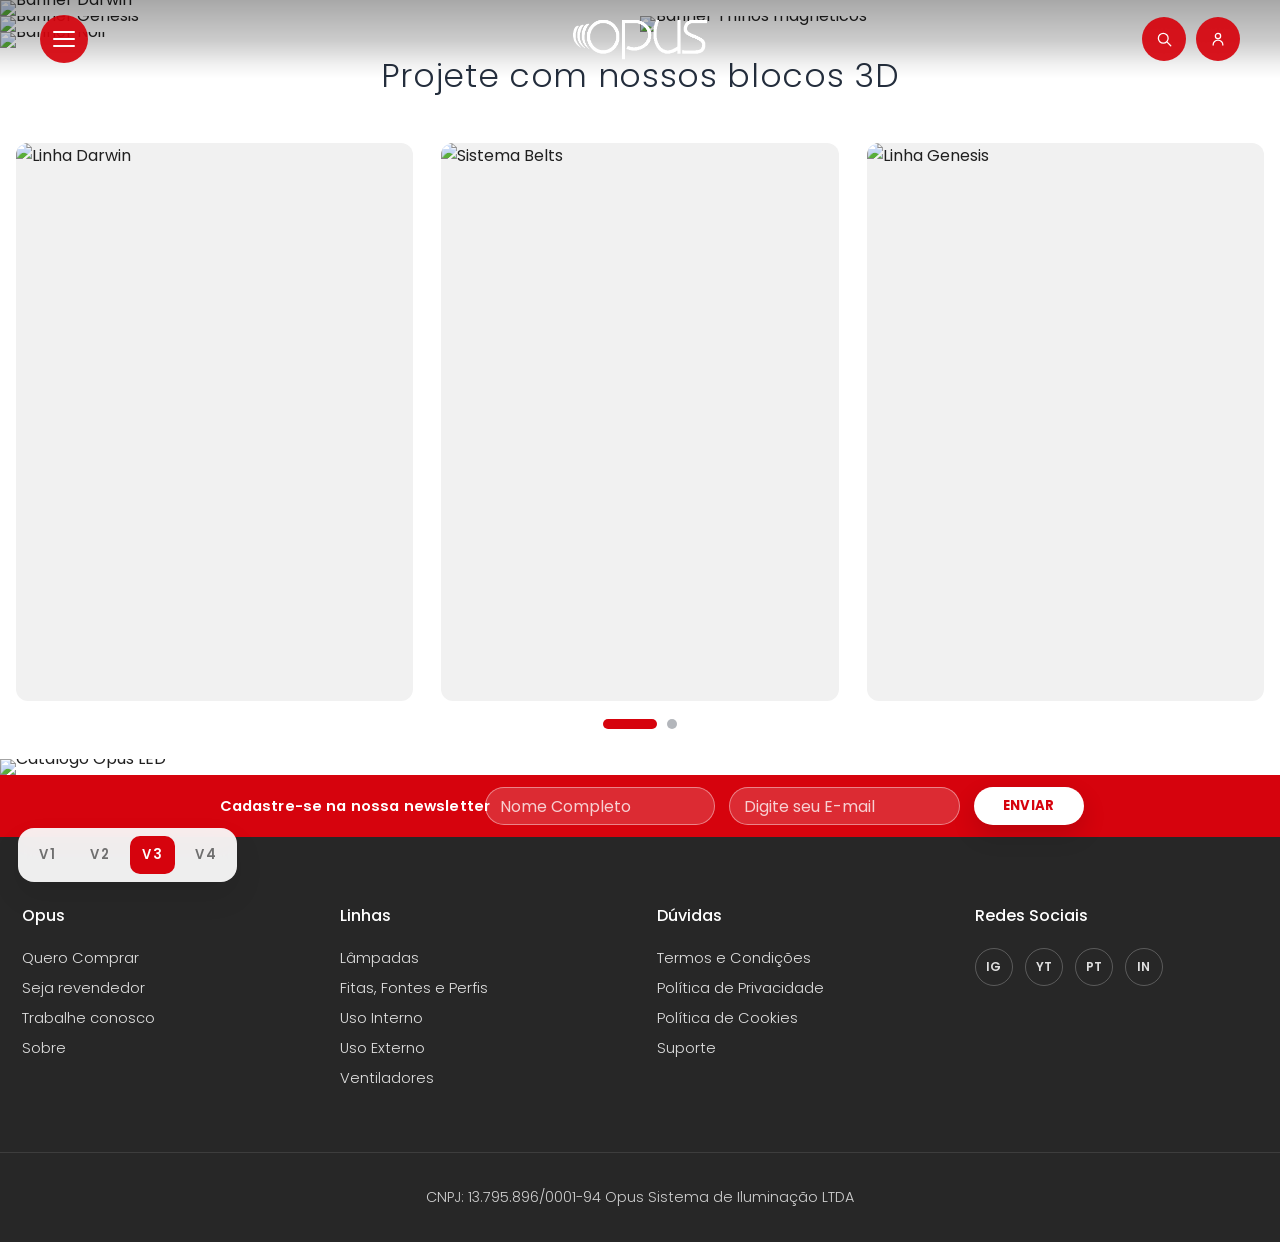
==== commit d5d9e329: "Refine site opus menu variants and navigation order" ====
--- a/site opus/index.html
+++ b/site opus/index.html
@@ -25,7 +25,7 @@
     src="https://cdn.jsdelivr.net/npm/swiper@11/swiper-bundle.min.js"
   ></script>
 </head>
-<body id="top">
+<body id="top" class="page-home page-variant-v3">
   <div class="announce-bar">
     <p>E-commerce autorizados pela OPUS</p>
   </div>
@@ -46,7 +46,7 @@
       </button>
 
       <a class="brand" href="#top" aria-label="Opus">
-        <img src="./assets/logo-opus.png" alt="Opus" loading="eager">
+        <img src="./assets/logo-opus-white.png" alt="Opus" loading="eager">
       </a>
 
       <div class="header-actions" aria-label="A&ccedil;&otilde;es">
@@ -90,17 +90,9 @@
             </button>
 
             <div class="nav-lines" role="list">
-              <button class="nav-line" type="button" data-line="destaques">
-                <span class="nav-line__bullet"></span>
-                <span class="nav-line__label">Destaques</span>
-              </button>
               <button class="nav-line is-active" type="button" data-line="lampadas">
                 <span class="nav-line__bullet"></span>
                 <span class="nav-line__label">L&acirc;mpadas</span>
-              </button>
-              <button class="nav-line" type="button" data-line="fitas">
-                <span class="nav-line__bullet"></span>
-                <span class="nav-line__label">Fitas, Fontes e Perfis</span>
               </button>
               <button class="nav-line" type="button" data-line="interno">
                 <span class="nav-line__bullet"></span>
@@ -110,6 +102,20 @@
                 <span class="nav-line__bullet"></span>
                 <span class="nav-line__label">Uso Externo</span>
               </button>
+              <button class="nav-line" type="button" data-line="fitas">
+                <span class="nav-line__bullet"></span>
+                <span class="nav-line__label">Fitas, Fontes e Perfis</span>
+              </button>
+              <button class="nav-line" type="button" data-line="sistemas">
+                <span class="nav-line__bullet"></span>
+                <span class="nav-line__label">Sistemas</span>
+              </button>
+            </div>
+
+            <div class="nav-main-preview" data-nav-main-preview>
+              <p class="nav-main-preview__eyebrow">Subcategorias</p>
+              <h3 class="nav-main-preview__title" data-nav-main-title>L&acirc;mpadas</h3>
+              <div class="nav-main-preview__items" data-nav-main-items></div>
             </div>
 
             <div class="nav-meta">
@@ -423,6 +429,13 @@
     </div>
   </footer>
 
+  <nav class="version-switcher" aria-label="Vers&otilde;es da home">
+    <a href="./index-v1.html" data-version-link="v1">v1</a>
+    <a href="./index-v2.html" data-version-link="v2">v2</a>
+    <a href="./index.html" data-version-link="v3">v3</a>
+    <a href="./index-v4.html" data-version-link="v4">v4</a>
+  </nav>
+
   <button class="back-to-top" type="button" data-back-to-top aria-label="Voltar ao topo">
     <svg viewBox="0 0 24 24" aria-hidden="true">
       <path d="M7 14 12 9l5 5"></path>
--- a/site opus/styles.css
+++ b/site opus/styles.css
@@ -111,6 +111,240 @@
   pointer-events: none;
   transform: translateY(-16px);
   transition-delay: 0ms, 0ms, 0ms;
+}
+
+body.page-home.page-variant-v1,
+body.page-home.page-variant-v2 {
+  --announce-height: 0px;
+}
+
+body.page-home.page-variant-v1,
+body.page-home.page-variant-v2,
+body.page-home.page-variant-v4 {
+  --header-height: 66px;
+}
+
+body.page-home.page-variant-v3 {
+  --announce-height: 0px;
+}
+
+body.page-home.page-variant-v4 {
+  --announce-height: 0px;
+}
+
+body.page-home.page-variant-v1 .announce-bar,
+body.page-home.page-variant-v2 .announce-bar,
+body.page-home.page-variant-v3 .announce-bar,
+body.page-home.page-variant-v4 .announce-bar {
+  display: none;
+}
+
+body.page-home.page-variant-v1 .site-header {
+  top: 0;
+  background: var(--opus-red);
+  border-bottom: 0;
+  box-shadow: 0 16px 36px rgba(0, 0, 0, 0.14);
+  backdrop-filter: none;
+}
+
+body.page-home.page-variant-v2 .site-header {
+  top: 0;
+  background: rgba(255, 255, 255, 0.96);
+  border-bottom: 1px solid rgba(32, 32, 32, 0.08);
+  box-shadow: 0 16px 36px rgba(0, 0, 0, 0.05);
+  backdrop-filter: blur(16px);
+}
+
+body.page-home.page-variant-v3 .site-header {
+  top: 0;
+  isolation: isolate;
+}
+
+body.page-home.page-variant-v4 .site-header {
+  top: 0;
+  background: #111111;
+  border-bottom: 0;
+  box-shadow: 0 16px 36px rgba(0, 0, 0, 0.18);
+  backdrop-filter: none;
+}
+
+body.page-home.page-variant-v3 .site-header::before {
+  content: "";
+  position: absolute;
+  inset: 0;
+  z-index: -1;
+  background: linear-gradient(
+    180deg,
+    rgba(0, 0, 0, 0.34) 0%,
+    rgba(0, 0, 0, 0.2) 52%,
+    rgba(0, 0, 0, 0.06) 82%,
+    rgba(0, 0, 0, 0) 100%
+  );
+  opacity: 1;
+  pointer-events: none;
+  transition: opacity 220ms ease, transform 260ms ease;
+}
+
+body.page-home.page-variant-v3.nav-logo-hidden .site-header::before {
+  opacity: 0;
+  transform: translateY(-14px);
+}
+
+body.page-home.page-variant-v1 main,
+body.page-home.page-variant-v2 main,
+body.page-home.page-variant-v4 main {
+  padding-top: var(--header-height);
+}
+
+body.page-home.page-variant-v1 .brand,
+body.page-home.page-variant-v2 .brand,
+body.page-home.page-variant-v1.nav-logo-hidden .brand,
+body.page-home.page-variant-v2.nav-logo-hidden .brand,
+body.page-home.page-variant-v4 .brand,
+body.page-home.page-variant-v4.nav-logo-hidden .brand {
+  opacity: 1;
+  visibility: visible;
+  pointer-events: auto;
+  transform: translate(-50%, -50%);
+}
+
+body.page-home.page-variant-v2 .menu-trigger,
+body.page-home.page-variant-v2 .icon-button {
+  background: transparent;
+  color: #1f1f1f;
+  backdrop-filter: none;
+  box-shadow: none;
+}
+
+body.page-home.page-variant-v1 .menu-trigger,
+body.page-home.page-variant-v1 .icon-button,
+body.page-home.page-variant-v4 .menu-trigger,
+body.page-home.page-variant-v4 .icon-button {
+  background: transparent;
+  color: #ffffff;
+  backdrop-filter: none;
+  box-shadow: none;
+}
+
+body.page-home.page-variant-v2 .menu-trigger span {
+  background: #1f1f1f;
+}
+
+body.page-home.page-variant-v1 .menu-trigger span {
+  background: #ffffff;
+}
+
+body.page-home.page-variant-v3 .menu-trigger span,
+body.page-home.page-variant-v4 .menu-trigger span {
+  background: #ffffff;
+}
+
+body.page-home.page-variant-v2 .menu-trigger:hover,
+body.page-home.page-variant-v2 .menu-trigger:focus-visible,
+body.page-home.page-variant-v2 .icon-button:hover,
+body.page-home.page-variant-v2 .icon-button:focus-visible {
+  background: rgba(var(--opus-red-rgb), 0.08);
+  color: #1f1f1f;
+}
+
+body.page-home.page-variant-v1 .menu-trigger:hover,
+body.page-home.page-variant-v1 .menu-trigger:focus-visible,
+body.page-home.page-variant-v1 .icon-button:hover,
+body.page-home.page-variant-v1 .icon-button:focus-visible,
+body.page-home.page-variant-v4 .menu-trigger:hover,
+body.page-home.page-variant-v4 .menu-trigger:focus-visible,
+body.page-home.page-variant-v4 .icon-button:hover,
+body.page-home.page-variant-v4 .icon-button:focus-visible {
+  background: rgba(255, 255, 255, 0.14);
+  color: #ffffff;
+}
+
+body.page-home.page-variant-v1 .nav-overlay__left,
+body.page-home.page-variant-v1 .nav-view {
+  --nav-scrollbar-thumb: rgba(255, 255, 255, 0.94);
+  --nav-scrollbar-track: rgba(255, 255, 255, 0.16);
+  background: rgba(var(--opus-red-rgb), 0.98);
+}
+
+body.page-home.page-variant-v1 .nav-control,
+body.page-home.page-variant-v1 .nav-overlay__brand,
+body.page-home.page-variant-v1 .nav-submenu__title,
+body.page-home.page-variant-v1 .nav-meta__group > a {
+  color: #ffffff;
+}
+
+body.page-home.page-variant-v1 .nav-line,
+body.page-home.page-variant-v1 .nav-line-accordion__link,
+body.page-home.page-variant-v1 .nav-meta__inline a,
+body.page-home.page-variant-v1 .nav-submenu__link {
+  color: rgba(255, 255, 255, 0.74);
+}
+
+body.page-home.page-variant-v1 .nav-line__bullet,
+body.page-home.page-variant-v1 .nav-submenu__link::before {
+  background: #ffffff;
+}
+
+body.page-home.page-variant-v1 .nav-line:hover,
+body.page-home.page-variant-v1 .nav-line:focus-visible,
+body.page-home.page-variant-v1 .nav-line.is-active,
+body.page-home.page-variant-v1 .nav-line-accordion__link:hover,
+body.page-home.page-variant-v1 .nav-line-accordion__link:focus-visible,
+body.page-home.page-variant-v1 .nav-meta__inline a:hover,
+body.page-home.page-variant-v1 .nav-meta__inline a:focus-visible,
+body.page-home.page-variant-v1 .nav-submenu__link:hover,
+body.page-home.page-variant-v1 .nav-submenu__link:focus-visible {
+  color: #ffffff;
+}
+
+body.page-home.page-variant-v1 .nav-line-accordion__link:hover,
+body.page-home.page-variant-v1 .nav-line-accordion__link:focus-visible {
+  text-decoration-color: #ffffff;
+}
+
+body.page-home.page-variant-v4 .nav-overlay__left,
+body.page-home.page-variant-v4 .nav-view {
+  --nav-scrollbar-thumb: rgba(255, 255, 255, 0.92);
+  --nav-scrollbar-track: rgba(255, 255, 255, 0.12);
+  background: rgba(17, 17, 17, 0.98);
+}
+
+body.page-home.page-variant-v4 .nav-control,
+body.page-home.page-variant-v4 .nav-overlay__brand,
+body.page-home.page-variant-v4 .nav-line,
+body.page-home.page-variant-v4 .nav-submenu__title,
+body.page-home.page-variant-v4 .nav-meta__group > a {
+  color: #ffffff;
+}
+
+body.page-home.page-variant-v4 .nav-line {
+  color: rgba(255, 255, 255, 0.72);
+}
+
+body.page-home.page-variant-v4 .nav-line:hover,
+body.page-home.page-variant-v4 .nav-line:focus-visible,
+body.page-home.page-variant-v4 .nav-line.is-active {
+  color: #ffffff;
+}
+
+body.page-home.page-variant-v4 .nav-line-accordion__link,
+body.page-home.page-variant-v4 .nav-meta__inline a,
+body.page-home.page-variant-v4 .nav-submenu__link {
+  color: rgba(255, 255, 255, 0.72);
+}
+
+body.page-home.page-variant-v4 .nav-line-accordion__link:hover,
+body.page-home.page-variant-v4 .nav-line-accordion__link:focus-visible,
+body.page-home.page-variant-v4 .nav-meta__inline a:hover,
+body.page-home.page-variant-v4 .nav-meta__inline a:focus-visible,
+body.page-home.page-variant-v4 .nav-submenu__link:hover,
+body.page-home.page-variant-v4 .nav-submenu__link:focus-visible {
+  color: #ffffff;
+}
+
+body.page-home.page-variant-v2 .nav-line-accordion__items,
+body.page-home.page-variant-v3 .nav-line-accordion__items {
+  grid-template-columns: 1fr;
 }
 
 .site-header .site-shell {
@@ -301,16 +535,35 @@
 }
 
 .nav-view {
+  --nav-scrollbar-thumb: rgba(18, 18, 18, 0.86);
+  --nav-scrollbar-track: rgba(18, 18, 18, 0.08);
   position: absolute;
   inset: 0;
   display: flex;
   flex-direction: column;
   overflow-y: auto;
   background: rgba(250, 250, 250, 0.98);
+  scrollbar-width: thin;
+  scrollbar-color: var(--nav-scrollbar-thumb) var(--nav-scrollbar-track);
   transition:
     opacity 300ms ease,
     transform 420ms cubic-bezier(0.22, 1, 0.36, 1),
     visibility 0ms linear 300ms;
+}
+
+.nav-view::-webkit-scrollbar {
+  width: 10px;
+}
+
+.nav-view::-webkit-scrollbar-track {
+  background: var(--nav-scrollbar-track);
+}
+
+.nav-view::-webkit-scrollbar-thumb {
+  border: 2px solid transparent;
+  border-radius: 999px;
+  background: var(--nav-scrollbar-thumb);
+  background-clip: padding-box;
 }
 
 .nav-view--main {
@@ -433,12 +686,75 @@
   transform: translateY(-50%) scale(1);
 }
 
+.nav-main-preview {
+  display: none;
+}
+
+.nav-line-accordion {
+  grid-column: 1 / -1;
+  overflow: hidden;
+  max-height: 0;
+  margin: 0;
+  opacity: 0;
+  pointer-events: none;
+  transition:
+    max-height 420ms cubic-bezier(0.22, 1, 0.36, 1),
+    opacity 220ms ease,
+    margin 420ms cubic-bezier(0.22, 1, 0.36, 1);
+}
+
+.nav-line-accordion.is-open {
+  margin: 2px 0 10px;
+  opacity: 1;
+  pointer-events: auto;
+}
+
+.nav-line-accordion__inner {
+  padding: 2px 0 6px 20px;
+}
+
+.nav-line-accordion__items {
+  display: grid;
+  grid-template-columns: repeat(2, minmax(0, 1fr));
+  gap: 10px 18px;
+}
+
+.nav-line-accordion__link {
+  display: block;
+  width: fit-content;
+  padding: 0 0 2px;
+  border: 0;
+  background: transparent;
+  color: #8b8b8b;
+  font-size: 0.92rem;
+  font-weight: 300;
+  line-height: 1.28;
+  text-align: left;
+  text-decoration-line: underline;
+  text-decoration-color: transparent;
+  text-decoration-thickness: 1px;
+  text-underline-offset: 0.28em;
+  transition: color 220ms ease, text-decoration-color 220ms ease;
+}
+
+a.nav-line-accordion__link:hover,
+button.nav-line-accordion__link:hover,
+a.nav-line-accordion__link:focus-visible,
+button.nav-line-accordion__link:focus-visible {
+  color: #232323;
+  text-decoration-color: var(--opus-red);
+}
+
+.nav-line-accordion__link.is-featured {
+  color: #5f5f5f;
+}
+
 .nav-meta {
   display: grid;
   gap: 24px;
   width: var(--nav-content-width);
-  margin: 0 auto 64px;
-  padding-top: 40px;
+  margin: auto auto 64px;
+  padding-top: 12px;
 }
 
 .nav-meta__group > a {
@@ -978,9 +1294,111 @@
   text-shadow: 0 1px 0 rgba(255, 255, 255, 0.5);
 }
 
+.category-page--directory .category-hero,
+.category-hero--plain {
+  min-height: 0;
+  padding: 54px 0 18px;
+  background:
+    radial-gradient(circle at top left, rgba(214, 3, 13, 0.05), transparent 28%),
+    linear-gradient(180deg, #fbfbfb 0%, #f6f6f5 100%);
+}
+
+.category-page--directory .category-hero__inner {
+  max-width: 980px;
+}
+
+.category-page--directory .category-hero h1 {
+  font-size: clamp(2.5rem, 4vw, 4.4rem);
+}
+
+.category-page--directory .category-hero p {
+  max-width: 680px;
+}
+
 .category-collection {
   padding: 0 0 84px;
   overflow: hidden;
+}
+
+.category-collection--directory {
+  padding-top: 30px;
+}
+
+.category-directory {
+  display: grid;
+  gap: 40px;
+  opacity: 0;
+  transform: translateY(8px);
+  transition: opacity 220ms ease, transform 280ms ease;
+}
+
+.category-directory.is-ready {
+  opacity: 1;
+  transform: translateY(0);
+}
+
+.category-directory-group {
+  display: grid;
+  gap: 22px;
+}
+
+.category-directory-group[hidden] {
+  display: none !important;
+}
+
+.category-directory-group__head {
+  display: grid;
+  gap: 8px;
+  padding-top: 10px;
+  border-top: 1px solid rgba(32, 32, 32, 0.08);
+}
+
+.category-directory-group__head--carousel {
+  display: flex;
+  align-items: flex-end;
+  justify-content: space-between;
+  gap: 22px;
+}
+
+.category-directory-group__title-wrap {
+  display: grid;
+  gap: 8px;
+}
+
+.category-directory-group:first-child .category-directory-group__head {
+  padding-top: 0;
+  border-top: 0;
+}
+
+.category-directory-group__eyebrow {
+  margin: 0;
+  color: var(--opus-red);
+  font-size: 0.74rem;
+  font-weight: 600;
+  letter-spacing: 0.14em;
+  text-transform: uppercase;
+}
+
+.category-directory-group__head h2 {
+  margin: 0;
+  color: #202020;
+  font-size: clamp(1.8rem, 1.4vw + 1.1rem, 2.7rem);
+  font-weight: 300;
+  letter-spacing: -0.04em;
+}
+
+.category-directory-group__list {
+  display: grid;
+  gap: 30px;
+}
+
+.category-directory-group__nav {
+  margin-left: auto;
+}
+
+.category-grid--directory-products {
+  grid-template-columns: repeat(4, minmax(0, 1fr));
+  gap: 18px;
 }
 
 .category-filters {
@@ -1004,6 +1422,17 @@
   gap: 8px;
   flex-wrap: wrap;
   justify-content: center;
+}
+
+.category-filters--directory {
+  align-items: flex-start;
+  justify-content: flex-start;
+  margin-bottom: 34px;
+  text-align: left;
+}
+
+.category-filters--directory .category-filters__actions {
+  justify-content: flex-start;
 }
 
 .category-filter {
@@ -1030,6 +1459,10 @@
   margin-top: 34px;
 }
 
+.category-directory-group__list .category-showcase {
+  margin-top: 0;
+}
+
 .category-showcase[hidden] {
   display: none !important;
 }
@@ -1063,6 +1496,83 @@
   font-size: 0.78rem;
   font-weight: 500;
   white-space: nowrap;
+}
+
+.category-directory-carousel {
+  overflow: hidden;
+  padding: 4px 40px 8px 0;
+}
+
+.category-directory-carousel__track {
+  display: grid;
+  grid-auto-flow: column;
+  grid-auto-columns: minmax(220px, 24%);
+  gap: 18px;
+  overflow-x: auto;
+  padding-bottom: 8px;
+  scrollbar-width: none;
+  scroll-behavior: smooth;
+  scroll-snap-type: x proximity;
+}
+
+.category-directory-carousel__track::-webkit-scrollbar {
+  display: none;
+}
+
+.category-subcard {
+  height: auto;
+  scroll-snap-align: start;
+}
+
+.category-subcard__link {
+  display: block;
+  color: inherit;
+  text-decoration: none;
+}
+
+.category-subcard__media {
+  display: grid;
+  place-items: center;
+  aspect-ratio: 1 / 1;
+  margin: 0;
+  padding: 18px;
+  background: #f7f5f6;
+}
+
+.category-subcard__media img {
+  width: 100%;
+  height: 100%;
+  object-fit: contain;
+}
+
+.category-subcard__body {
+  padding: 14px 2px 0;
+  text-align: left;
+}
+
+.category-subcard__title {
+  margin: 0;
+  color: #202020;
+  font-size: 1.02rem;
+  font-weight: 400;
+  line-height: 1.2;
+}
+
+.category-subcard__eyebrow {
+  margin: 4px 0 0;
+  color: #9d9d9d;
+  font-size: 0.68rem;
+  font-weight: 700;
+  letter-spacing: 0.14em;
+  text-transform: uppercase;
+}
+
+.category-grid--directory-products .category-product__media {
+  aspect-ratio: 1 / 1;
+}
+
+.category-grid--directory-products .category-product__body {
+  padding-top: 10px;
 }
 
 .category-carousel-nav {
@@ -2414,6 +2924,55 @@
   stroke-linejoin: round;
 }
 
+.version-switcher {
+  position: fixed;
+  left: 18px;
+  bottom: 18px;
+  z-index: 58;
+  display: inline-flex;
+  gap: 8px;
+  padding: 8px;
+  border-radius: 16px;
+  background: rgba(255, 255, 255, 0.92);
+  box-shadow: 0 14px 30px rgba(0, 0, 0, 0.08);
+  backdrop-filter: blur(14px);
+  transition: opacity 220ms ease, transform 220ms ease;
+}
+
+.version-switcher a {
+  display: inline-flex;
+  align-items: center;
+  justify-content: center;
+  min-width: 44px;
+  min-height: 38px;
+  padding: 0 12px;
+  border-radius: 10px;
+  color: #6f6f6f;
+  font-size: 0.82rem;
+  font-weight: 600;
+  letter-spacing: 0.12em;
+  text-transform: uppercase;
+  transition: background-color 220ms ease, color 220ms ease, transform 220ms ease;
+}
+
+.version-switcher a:hover,
+.version-switcher a:focus-visible {
+  background: rgba(var(--opus-red-rgb), 0.08);
+  color: #202020;
+  transform: translateY(-1px);
+}
+
+.version-switcher a.is-active {
+  background: var(--opus-red);
+  color: #ffffff;
+}
+
+body.nav-menu-open .version-switcher {
+  opacity: 0;
+  pointer-events: none;
+  transform: translateY(8px);
+}
+
 @media (max-width: 1080px) {
   .nav-overlay__panel {
     grid-template-columns: minmax(340px, 44vw) 1fr;
@@ -2570,6 +3129,11 @@
 }
 
 @media (max-width: 768px) {
+  .category-directory-carousel__track {
+    grid-auto-columns: minmax(220px, 78vw);
+    gap: 14px;
+  }
+
   :root {
     --site-pad: 14px;
     --announce-height: 28px;
@@ -2637,6 +3201,33 @@
 
   .nav-submenu__link {
     font-size: 1.08rem;
+  }
+
+  .nav-main-preview {
+    display: none;
+  }
+
+  .nav-line-accordion__inner {
+    padding-left: 18px;
+  }
+
+  .nav-line-accordion__items {
+    grid-template-columns: 1fr;
+    gap: 9px;
+  }
+
+  .version-switcher {
+    left: 14px;
+    bottom: 14px;
+    gap: 6px;
+    padding: 7px;
+  }
+
+  .version-switcher a {
+    min-width: 40px;
+    min-height: 34px;
+    padding: 0 10px;
+    font-size: 0.76rem;
   }
 
   .opus-title {
@@ -2683,6 +3274,24 @@
     padding: 16px 0 56px;
   }
 
+  .category-directory {
+    gap: 32px;
+  }
+
+  .category-directory-group__list {
+    gap: 24px;
+  }
+
+  .category-directory-group__head--carousel {
+    align-items: flex-start;
+    flex-direction: column;
+  }
+
+  .category-directory-group__nav {
+    margin-left: 0;
+    align-self: flex-end;
+  }
+
   .category-filters {
     align-items: center;
     flex-direction: column;
@@ -2695,6 +3304,15 @@
     justify-content: center;
   }
 
+  .category-filters--directory {
+    align-items: center;
+    text-align: center;
+  }
+
+  .category-filters--directory .category-filters__actions {
+    justify-content: center;
+  }
+
   .category-filter {
     min-height: 32px;
     padding-inline: 10px;
@@ -2714,6 +3332,22 @@
   .category-nav {
     width: 32px;
     height: 32px;
+  }
+
+  .category-directory-carousel {
+    padding-right: 0;
+  }
+
+  .category-directory-carousel__track {
+    grid-auto-columns: minmax(220px, 32%);
+  }
+
+  .category-subcard__media {
+    padding: 14px;
+  }
+
+  .category-subcard__title {
+    font-size: 0.92rem;
   }
 
   .category-product__media {
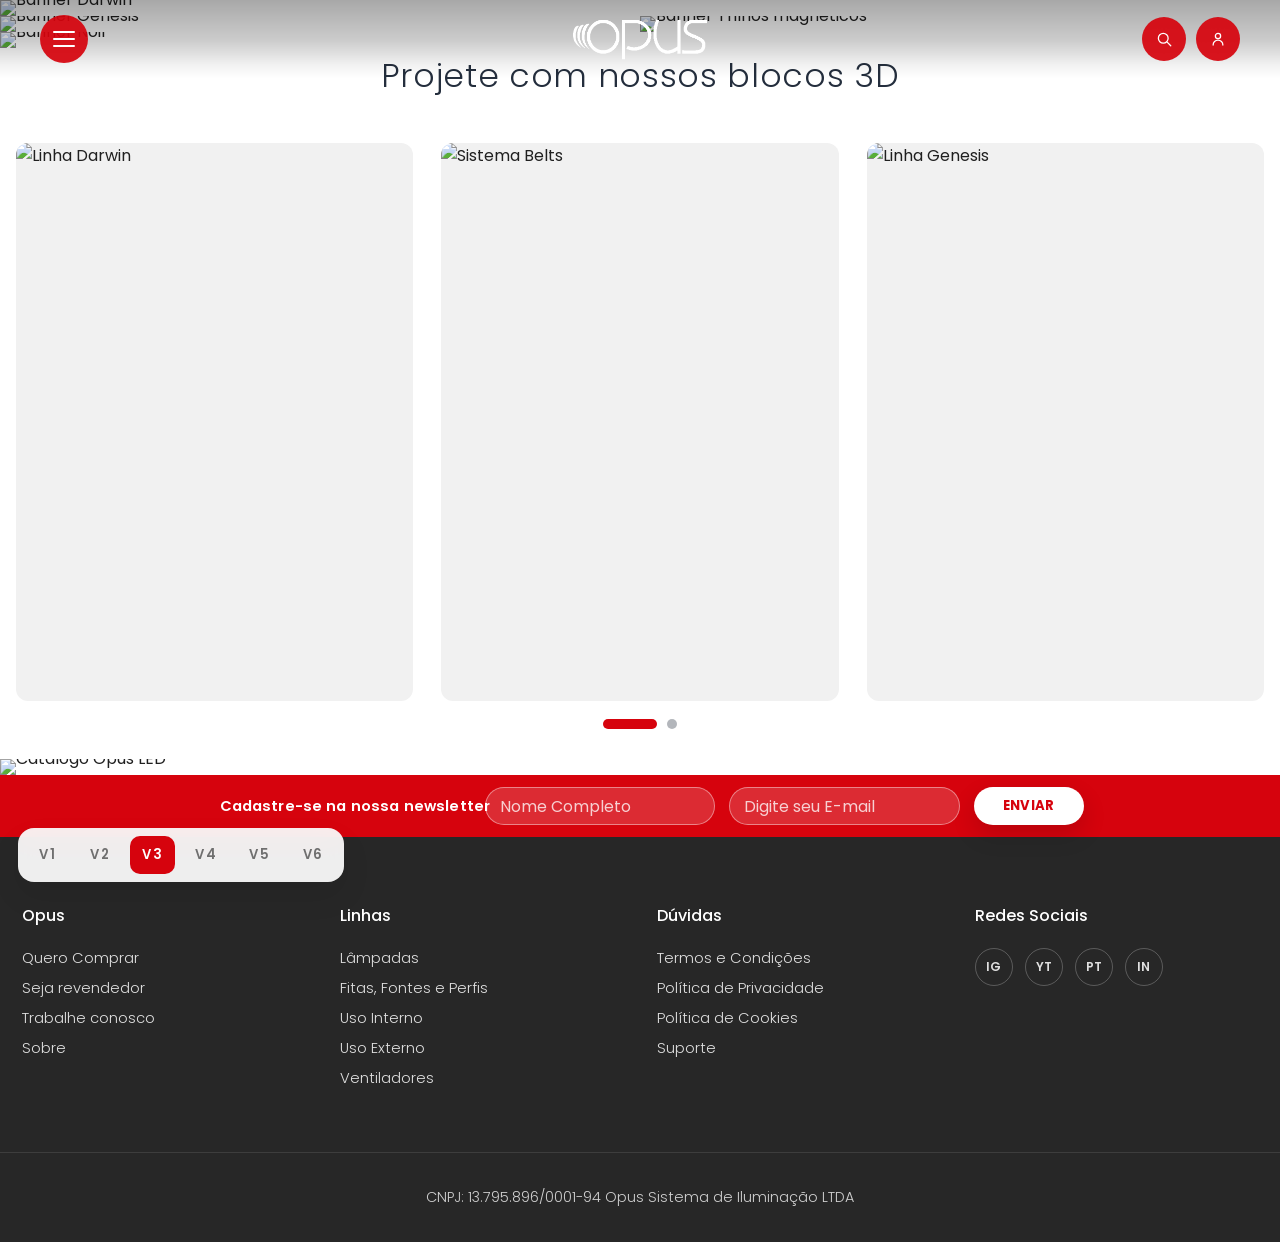
==== commit aaf1163b: "Add site opus v6 with red header and white nav menu" ====
--- a/site opus/index.html
+++ b/site opus/index.html
@@ -434,6 +434,8 @@
     <a href="./index-v2.html" data-version-link="v2">v2</a>
     <a href="./index.html" data-version-link="v3">v3</a>
     <a href="./index-v4.html" data-version-link="v4">v4</a>
+    <a href="./index-v5.html" data-version-link="v5">v5</a>
+    <a href="./index-v6.html" data-version-link="v6">v6</a>
   </nav>
 
   <button class="back-to-top" type="button" data-back-to-top aria-label="Voltar ao topo">
--- a/site opus/styles.css
+++ b/site opus/styles.css
@@ -120,7 +120,9 @@
 
 body.page-home.page-variant-v1,
 body.page-home.page-variant-v2,
-body.page-home.page-variant-v4 {
+body.page-home.page-variant-v4,
+body.page-home.page-variant-v5,
+body.page-home.page-variant-v6 {
   --header-height: 66px;
 }
 
@@ -129,17 +131,29 @@
 }
 
 body.page-home.page-variant-v4 {
+  --announce-height: 0px;
+}
+
+body.page-home.page-variant-v5 {
+  --announce-height: 0px;
+}
+
+body.page-home.page-variant-v6 {
   --announce-height: 0px;
 }
 
 body.page-home.page-variant-v1 .announce-bar,
 body.page-home.page-variant-v2 .announce-bar,
 body.page-home.page-variant-v3 .announce-bar,
-body.page-home.page-variant-v4 .announce-bar {
+body.page-home.page-variant-v4 .announce-bar,
+body.page-home.page-variant-v5 .announce-bar,
+body.page-home.page-variant-v6 .announce-bar {
   display: none;
 }
 
-body.page-home.page-variant-v1 .site-header {
+body.page-home.page-variant-v1 .site-header,
+body.page-home.page-variant-v5 .site-header,
+body.page-home.page-variant-v6 .site-header {
   top: 0;
   background: var(--opus-red);
   border-bottom: 0;
@@ -192,7 +206,9 @@
 
 body.page-home.page-variant-v1 main,
 body.page-home.page-variant-v2 main,
-body.page-home.page-variant-v4 main {
+body.page-home.page-variant-v4 main,
+body.page-home.page-variant-v5 main,
+body.page-home.page-variant-v6 main {
   padding-top: var(--header-height);
 }
 
@@ -201,7 +217,11 @@
 body.page-home.page-variant-v1.nav-logo-hidden .brand,
 body.page-home.page-variant-v2.nav-logo-hidden .brand,
 body.page-home.page-variant-v4 .brand,
-body.page-home.page-variant-v4.nav-logo-hidden .brand {
+body.page-home.page-variant-v4.nav-logo-hidden .brand,
+body.page-home.page-variant-v5 .brand,
+body.page-home.page-variant-v5.nav-logo-hidden .brand,
+body.page-home.page-variant-v6 .brand,
+body.page-home.page-variant-v6.nav-logo-hidden .brand {
   opacity: 1;
   visibility: visible;
   pointer-events: auto;
@@ -219,7 +239,11 @@
 body.page-home.page-variant-v1 .menu-trigger,
 body.page-home.page-variant-v1 .icon-button,
 body.page-home.page-variant-v4 .menu-trigger,
-body.page-home.page-variant-v4 .icon-button {
+body.page-home.page-variant-v4 .icon-button,
+body.page-home.page-variant-v5 .menu-trigger,
+body.page-home.page-variant-v5 .icon-button,
+body.page-home.page-variant-v6 .menu-trigger,
+body.page-home.page-variant-v6 .icon-button {
   background: transparent;
   color: #ffffff;
   backdrop-filter: none;
@@ -235,7 +259,9 @@
 }
 
 body.page-home.page-variant-v3 .menu-trigger span,
-body.page-home.page-variant-v4 .menu-trigger span {
+body.page-home.page-variant-v4 .menu-trigger span,
+body.page-home.page-variant-v5 .menu-trigger span,
+body.page-home.page-variant-v6 .menu-trigger span {
   background: #ffffff;
 }
 
@@ -254,7 +280,15 @@
 body.page-home.page-variant-v4 .menu-trigger:hover,
 body.page-home.page-variant-v4 .menu-trigger:focus-visible,
 body.page-home.page-variant-v4 .icon-button:hover,
-body.page-home.page-variant-v4 .icon-button:focus-visible {
+body.page-home.page-variant-v4 .icon-button:focus-visible,
+body.page-home.page-variant-v5 .menu-trigger:hover,
+body.page-home.page-variant-v5 .menu-trigger:focus-visible,
+body.page-home.page-variant-v5 .icon-button:hover,
+body.page-home.page-variant-v5 .icon-button:focus-visible,
+body.page-home.page-variant-v6 .menu-trigger:hover,
+body.page-home.page-variant-v6 .menu-trigger:focus-visible,
+body.page-home.page-variant-v6 .icon-button:hover,
+body.page-home.page-variant-v6 .icon-button:focus-visible {
   background: rgba(255, 255, 255, 0.14);
   color: #ffffff;
 }
@@ -303,7 +337,9 @@
 }
 
 body.page-home.page-variant-v4 .nav-overlay__left,
-body.page-home.page-variant-v4 .nav-view {
+body.page-home.page-variant-v4 .nav-view,
+body.page-home.page-variant-v5 .nav-overlay__left,
+body.page-home.page-variant-v5 .nav-view {
   --nav-scrollbar-thumb: rgba(255, 255, 255, 0.92);
   --nav-scrollbar-track: rgba(255, 255, 255, 0.12);
   background: rgba(17, 17, 17, 0.98);
@@ -313,23 +349,35 @@
 body.page-home.page-variant-v4 .nav-overlay__brand,
 body.page-home.page-variant-v4 .nav-line,
 body.page-home.page-variant-v4 .nav-submenu__title,
-body.page-home.page-variant-v4 .nav-meta__group > a {
+body.page-home.page-variant-v4 .nav-meta__group > a,
+body.page-home.page-variant-v5 .nav-control,
+body.page-home.page-variant-v5 .nav-overlay__brand,
+body.page-home.page-variant-v5 .nav-line,
+body.page-home.page-variant-v5 .nav-submenu__title,
+body.page-home.page-variant-v5 .nav-meta__group > a {
   color: #ffffff;
 }
 
-body.page-home.page-variant-v4 .nav-line {
+body.page-home.page-variant-v4 .nav-line,
+body.page-home.page-variant-v5 .nav-line {
   color: rgba(255, 255, 255, 0.72);
 }
 
 body.page-home.page-variant-v4 .nav-line:hover,
 body.page-home.page-variant-v4 .nav-line:focus-visible,
-body.page-home.page-variant-v4 .nav-line.is-active {
+body.page-home.page-variant-v4 .nav-line.is-active,
+body.page-home.page-variant-v5 .nav-line:hover,
+body.page-home.page-variant-v5 .nav-line:focus-visible,
+body.page-home.page-variant-v5 .nav-line.is-active {
   color: #ffffff;
 }
 
 body.page-home.page-variant-v4 .nav-line-accordion__link,
 body.page-home.page-variant-v4 .nav-meta__inline a,
-body.page-home.page-variant-v4 .nav-submenu__link {
+body.page-home.page-variant-v4 .nav-submenu__link,
+body.page-home.page-variant-v5 .nav-line-accordion__link,
+body.page-home.page-variant-v5 .nav-meta__inline a,
+body.page-home.page-variant-v5 .nav-submenu__link {
   color: rgba(255, 255, 255, 0.72);
 }
 
@@ -338,12 +386,19 @@
 body.page-home.page-variant-v4 .nav-meta__inline a:hover,
 body.page-home.page-variant-v4 .nav-meta__inline a:focus-visible,
 body.page-home.page-variant-v4 .nav-submenu__link:hover,
-body.page-home.page-variant-v4 .nav-submenu__link:focus-visible {
+body.page-home.page-variant-v4 .nav-submenu__link:focus-visible,
+body.page-home.page-variant-v5 .nav-line-accordion__link:hover,
+body.page-home.page-variant-v5 .nav-line-accordion__link:focus-visible,
+body.page-home.page-variant-v5 .nav-meta__inline a:hover,
+body.page-home.page-variant-v5 .nav-meta__inline a:focus-visible,
+body.page-home.page-variant-v5 .nav-submenu__link:hover,
+body.page-home.page-variant-v5 .nav-submenu__link:focus-visible {
   color: #ffffff;
 }
 
 body.page-home.page-variant-v2 .nav-line-accordion__items,
-body.page-home.page-variant-v3 .nav-line-accordion__items {
+body.page-home.page-variant-v3 .nav-line-accordion__items,
+body.page-home.page-variant-v6 .nav-line-accordion__items {
   grid-template-columns: 1fr;
 }
 
@@ -505,7 +560,8 @@
 
 .nav-overlay__panel {
   display: grid;
-  grid-template-columns: minmax(380px, 35vw) 1fr;
+  grid-template-columns: minmax(332px, 31vw) minmax(0, 1fr);
+  column-gap: 0;
   height: 100%;
   transform: translateX(-32px);
   opacity: 0;
@@ -521,7 +577,7 @@
 }
 
 .nav-overlay__left {
-  --nav-content-width: min(328px, calc(100% - 124px));
+  --nav-content-width: min(292px, calc(100% - 82px));
   position: relative;
   overflow: hidden;
   background: rgba(250, 250, 250, 0.98);
@@ -623,7 +679,7 @@
   display: flex;
   align-items: center;
   width: var(--nav-content-width);
-  margin: 38px auto 34px;
+  margin: 30px auto 24px;
 }
 
 .nav-overlay__brand img {
@@ -634,7 +690,7 @@
 
 .nav-lines {
   display: grid;
-  gap: 10px;
+  gap: 6px;
   width: var(--nav-content-width);
   margin: 0 auto auto;
 }
@@ -644,7 +700,7 @@
   display: flex;
   align-items: center;
   width: 100%;
-  padding: 3px 0;
+  padding: 1px 0;
   border: 0;
   background: transparent;
   color: #8f8f8f;
@@ -704,19 +760,19 @@
 }
 
 .nav-line-accordion.is-open {
-  margin: 2px 0 10px;
+  margin: 0 0 8px;
   opacity: 1;
   pointer-events: auto;
 }
 
 .nav-line-accordion__inner {
-  padding: 2px 0 6px 20px;
+  padding: 0 0 4px 18px;
 }
 
 .nav-line-accordion__items {
   display: grid;
   grid-template-columns: repeat(2, minmax(0, 1fr));
-  gap: 10px 18px;
+  gap: 8px 14px;
 }
 
 .nav-line-accordion__link {
@@ -751,10 +807,10 @@
 
 .nav-meta {
   display: grid;
-  gap: 24px;
+  gap: 18px;
   width: var(--nav-content-width);
-  margin: auto auto 64px;
-  padding-top: 12px;
+  margin: auto auto 48px;
+  padding-top: 8px;
 }
 
 .nav-meta__group > a {
@@ -767,8 +823,8 @@
 .nav-meta__inline {
   display: flex;
   flex-wrap: wrap;
-  gap: 18px;
-  margin-top: 9px;
+  gap: 14px;
+  margin-top: 7px;
 }
 
 .nav-meta__inline a {
@@ -2975,11 +3031,11 @@
 
 @media (max-width: 1080px) {
   .nav-overlay__panel {
-    grid-template-columns: minmax(340px, 44vw) 1fr;
+    grid-template-columns: minmax(312px, 40vw) minmax(0, 1fr);
   }
 
   .nav-overlay__left {
-    --nav-content-width: min(300px, calc(100% - 108px));
+    --nav-content-width: min(278px, calc(100% - 72px));
   }
 
   .newsletter-bar__inner,
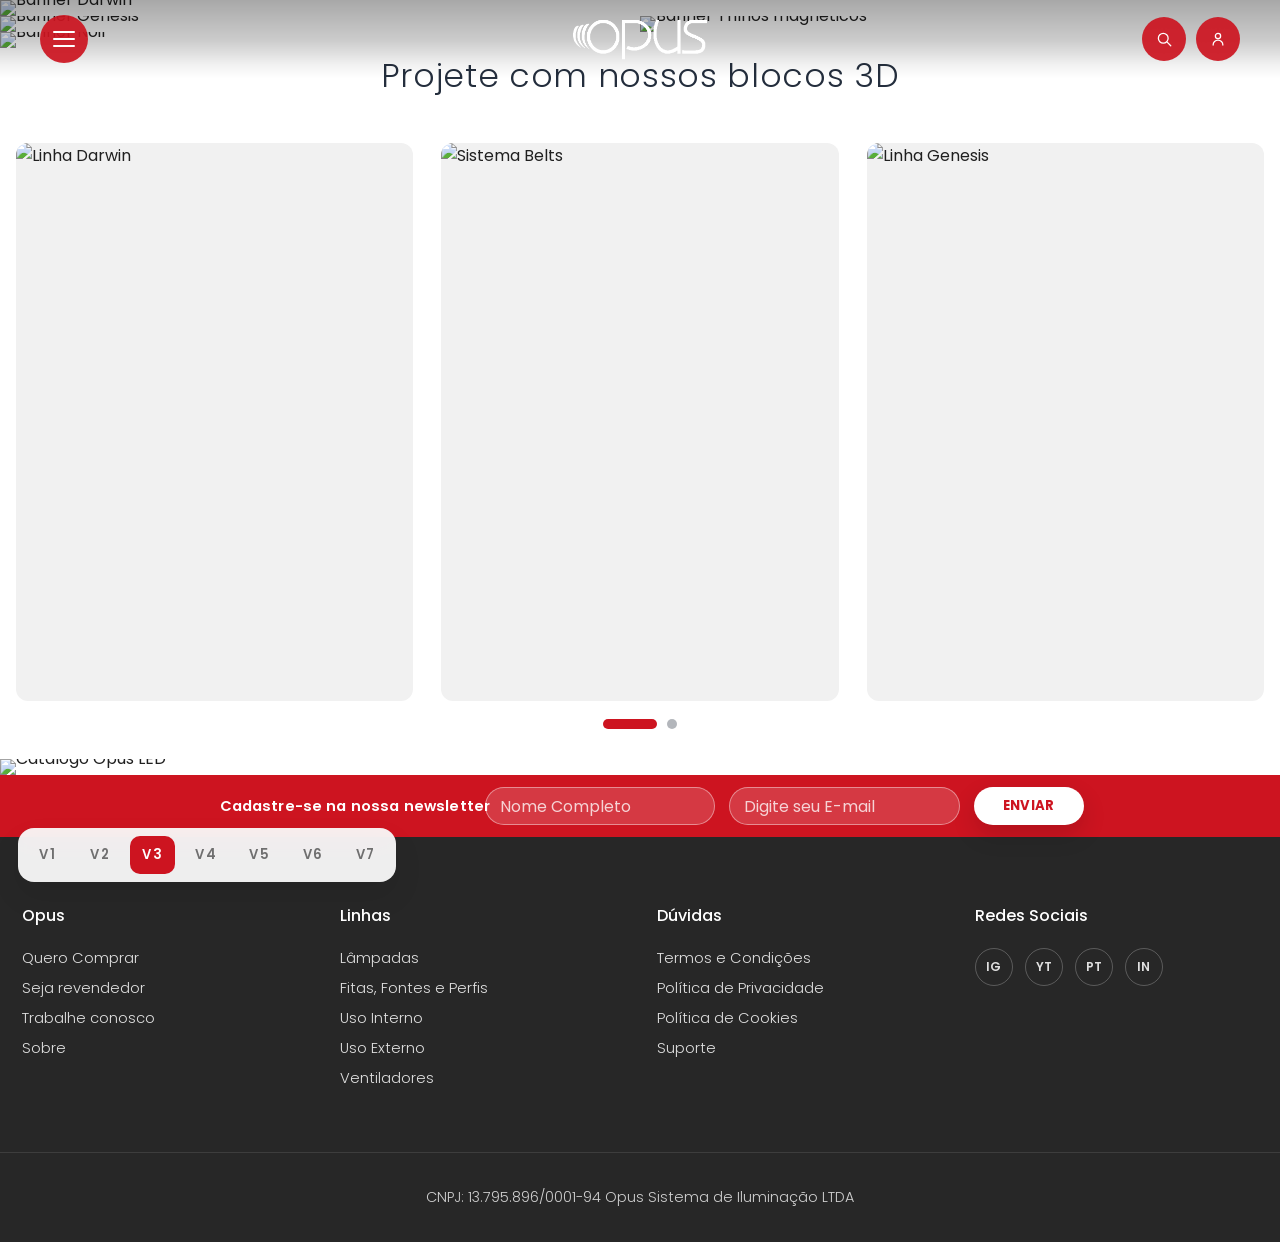
==== commit 57653f67: "Add site opus FAQ page and wire menu links" ====
--- a/site opus/index.html
+++ b/site opus/index.html
@@ -132,7 +132,7 @@
                 <a href="#newsletter">Suporte</a>
                 <div class="nav-meta__inline">
                   <a href="#newsletter">SAC</a>
-                  <a href="#newsletter">FAQ</a>
+                  <a href="./faq.html">FAQ</a>
                 </div>
               </div>
 
@@ -436,6 +436,7 @@
     <a href="./index-v4.html" data-version-link="v4">v4</a>
     <a href="./index-v5.html" data-version-link="v5">v5</a>
     <a href="./index-v6.html" data-version-link="v6">v6</a>
+    <a href="./index-v7.html" data-version-link="v7">v7</a>
   </nav>
 
   <button class="back-to-top" type="button" data-back-to-top aria-label="Voltar ao topo">
--- a/site opus/styles.css
+++ b/site opus/styles.css
@@ -1,6 +1,6 @@
 :root {
-  --opus-red: #d6030d;
-  --opus-red-rgb: 214, 3, 13;
+  --opus-red: #cd1420;
+  --opus-red-rgb: 205, 20, 32;
   --opus-dark: #242e3d;
   --ink: #202020;
   --white: #ffffff;
@@ -113,6 +113,12 @@
   transition-delay: 0ms, 0ms, 0ms;
 }
 
+html.nav-menu-open,
+body.nav-menu-open {
+  overflow: hidden;
+  overscroll-behavior: none;
+}
+
 body.page-home.page-variant-v1,
 body.page-home.page-variant-v2 {
   --announce-height: 0px;
@@ -126,6 +132,11 @@
   --header-height: 66px;
 }
 
+body.page-home.page-variant-v7 {
+  --announce-height: 0px;
+  --header-height: 52px;
+}
+
 body.page-home.page-variant-v3 {
   --announce-height: 0px;
 }
@@ -147,13 +158,15 @@
 body.page-home.page-variant-v3 .announce-bar,
 body.page-home.page-variant-v4 .announce-bar,
 body.page-home.page-variant-v5 .announce-bar,
-body.page-home.page-variant-v6 .announce-bar {
+body.page-home.page-variant-v6 .announce-bar,
+body.page-home.page-variant-v7 .announce-bar {
   display: none;
 }
 
 body.page-home.page-variant-v1 .site-header,
 body.page-home.page-variant-v5 .site-header,
-body.page-home.page-variant-v6 .site-header {
+body.page-home.page-variant-v6 .site-header,
+body.page-home.page-variant-v7 .site-header {
   top: 0;
   background: var(--opus-red);
   border-bottom: 0;
@@ -208,7 +221,8 @@
 body.page-home.page-variant-v2 main,
 body.page-home.page-variant-v4 main,
 body.page-home.page-variant-v5 main,
-body.page-home.page-variant-v6 main {
+body.page-home.page-variant-v6 main,
+body.page-home.page-variant-v7 main {
   padding-top: var(--header-height);
 }
 
@@ -221,7 +235,9 @@
 body.page-home.page-variant-v5 .brand,
 body.page-home.page-variant-v5.nav-logo-hidden .brand,
 body.page-home.page-variant-v6 .brand,
-body.page-home.page-variant-v6.nav-logo-hidden .brand {
+body.page-home.page-variant-v6.nav-logo-hidden .brand,
+body.page-home.page-variant-v7 .brand,
+body.page-home.page-variant-v7.nav-logo-hidden .brand {
   opacity: 1;
   visibility: visible;
   pointer-events: auto;
@@ -243,7 +259,9 @@
 body.page-home.page-variant-v5 .menu-trigger,
 body.page-home.page-variant-v5 .icon-button,
 body.page-home.page-variant-v6 .menu-trigger,
-body.page-home.page-variant-v6 .icon-button {
+body.page-home.page-variant-v6 .icon-button,
+body.page-home.page-variant-v7 .menu-trigger,
+body.page-home.page-variant-v7 .icon-button {
   background: transparent;
   color: #ffffff;
   backdrop-filter: none;
@@ -261,7 +279,8 @@
 body.page-home.page-variant-v3 .menu-trigger span,
 body.page-home.page-variant-v4 .menu-trigger span,
 body.page-home.page-variant-v5 .menu-trigger span,
-body.page-home.page-variant-v6 .menu-trigger span {
+body.page-home.page-variant-v6 .menu-trigger span,
+body.page-home.page-variant-v7 .menu-trigger span {
   background: #ffffff;
 }
 
@@ -288,7 +307,105 @@
 body.page-home.page-variant-v6 .menu-trigger:hover,
 body.page-home.page-variant-v6 .menu-trigger:focus-visible,
 body.page-home.page-variant-v6 .icon-button:hover,
-body.page-home.page-variant-v6 .icon-button:focus-visible {
+body.page-home.page-variant-v6 .icon-button:focus-visible,
+body.page-home.page-variant-v7 .menu-trigger:hover,
+body.page-home.page-variant-v7 .menu-trigger:focus-visible,
+body.page-home.page-variant-v7 .icon-button:hover,
+body.page-home.page-variant-v7 .icon-button:focus-visible {
+  background: rgba(255, 255, 255, 0.14);
+  color: #ffffff;
+}
+
+body.page-home.page-variant-v7 .brand img {
+  width: 104px;
+}
+
+body.page-home.page-variant-v7 .menu-trigger,
+body.page-home.page-variant-v7 .icon-button {
+  width: 40px;
+  height: 40px;
+}
+
+body.page-home.page-variant-v7 .nav-overlay__panel {
+  grid-template-columns: minmax(276px, 25vw) minmax(0, 1fr);
+}
+
+body.page-home.page-variant-v7 .nav-overlay__left {
+  --nav-content-width: calc(100% - 32px);
+}
+
+body.page-home.page-variant-v7 .nav-control {
+  margin-left: 36px;
+}
+
+body.page-home.page-variant-v7 .nav-overlay__brand {
+  width: var(--nav-content-width);
+  margin: 24px 0 20px 36px;
+  transform: none;
+}
+
+body.page-home.page-variant-v7 .nav-lines {
+  width: var(--nav-content-width);
+  margin: 0 0 36px 36px;
+}
+
+body.page-home.page-variant-v7 .nav-meta {
+  width: var(--nav-content-width);
+  margin: 0 0 56px 36px;
+}
+
+body.page-home.page-variant-v7 .nav-submenu {
+  width: var(--nav-content-width);
+  margin: 38px 0 0 36px;
+}
+
+body.page-nav-v7 {
+  --announce-height: 0px;
+  --header-height: 52px;
+}
+
+body.page-nav-v7 .announce-bar {
+  display: none;
+}
+
+body.page-nav-v7 .site-header {
+  top: 0;
+  background: var(--opus-red);
+  border-bottom: 0;
+  box-shadow: 0 16px 36px rgba(0, 0, 0, 0.14);
+  backdrop-filter: none;
+}
+
+body.page-nav-v7 .brand,
+body.page-nav-v7.nav-logo-hidden .brand {
+  opacity: 1;
+  visibility: visible;
+  pointer-events: auto;
+  transform: translate(-50%, -50%);
+}
+
+body.page-nav-v7 .brand img {
+  width: 104px;
+}
+
+body.page-nav-v7 .menu-trigger,
+body.page-nav-v7 .icon-button {
+  width: 40px;
+  height: 40px;
+  background: transparent;
+  color: #ffffff;
+  backdrop-filter: none;
+  box-shadow: none;
+}
+
+body.page-nav-v7 .menu-trigger span {
+  background: #ffffff;
+}
+
+body.page-nav-v7 .menu-trigger:hover,
+body.page-nav-v7 .menu-trigger:focus-visible,
+body.page-nav-v7 .icon-button:hover,
+body.page-nav-v7 .icon-button:focus-visible {
   background: rgba(255, 255, 255, 0.14);
   color: #ffffff;
 }
@@ -394,12 +511,6 @@
 body.page-home.page-variant-v5 .nav-submenu__link:hover,
 body.page-home.page-variant-v5 .nav-submenu__link:focus-visible {
   color: #ffffff;
-}
-
-body.page-home.page-variant-v2 .nav-line-accordion__items,
-body.page-home.page-variant-v3 .nav-line-accordion__items,
-body.page-home.page-variant-v6 .nav-line-accordion__items {
-  grid-template-columns: 1fr;
 }
 
 .site-header .site-shell {
@@ -560,7 +671,8 @@
 
 .nav-overlay__panel {
   display: grid;
-  grid-template-columns: minmax(332px, 31vw) minmax(0, 1fr);
+  width: 100%;
+  grid-template-columns: minmax(292px, 27vw) minmax(0, 1fr);
   column-gap: 0;
   height: 100%;
   transform: translateX(-32px);
@@ -576,8 +688,13 @@
   opacity: 1;
 }
 
+.nav-overlay:target .nav-view,
+.nav-overlay.is-open .nav-view {
+  overflow-y: hidden;
+}
+
 .nav-overlay__left {
-  --nav-content-width: min(292px, calc(100% - 82px));
+  --nav-content-width: min(278px, calc(100% - 52px));
   position: relative;
   overflow: hidden;
   background: rgba(250, 250, 250, 0.98);
@@ -599,8 +716,8 @@
   flex-direction: column;
   overflow-y: auto;
   background: rgba(250, 250, 250, 0.98);
-  scrollbar-width: thin;
-  scrollbar-color: var(--nav-scrollbar-thumb) var(--nav-scrollbar-track);
+  -ms-overflow-style: none;
+  scrollbar-width: none;
   transition:
     opacity 300ms ease,
     transform 420ms cubic-bezier(0.22, 1, 0.36, 1),
@@ -608,18 +725,9 @@
 }
 
 .nav-view::-webkit-scrollbar {
-  width: 10px;
-}
-
-.nav-view::-webkit-scrollbar-track {
-  background: var(--nav-scrollbar-track);
-}
-
-.nav-view::-webkit-scrollbar-thumb {
-  border: 2px solid transparent;
-  border-radius: 999px;
-  background: var(--nav-scrollbar-thumb);
-  background-clip: padding-box;
+  display: none;
+  width: 0;
+  height: 0;
 }
 
 .nav-view--main {
@@ -680,6 +788,7 @@
   align-items: center;
   width: var(--nav-content-width);
   margin: 30px auto 24px;
+  transform: translateX(-6px);
 }
 
 .nav-overlay__brand img {
@@ -692,7 +801,7 @@
   display: grid;
   gap: 6px;
   width: var(--nav-content-width);
-  margin: 0 auto auto;
+  margin: 0 auto 36px;
 }
 
 .nav-line {
@@ -705,7 +814,7 @@
   background: transparent;
   color: #8f8f8f;
   text-align: left;
-  font-size: clamp(1.35rem, 0.75vw + 1rem, 1.7rem);
+  font-size: clamp(1.1rem, 0.62vw + 0.9rem, 1.45rem);
   font-weight: 300;
   letter-spacing: -0.03em;
   transition: color 220ms ease, transform 280ms ease;
@@ -771,8 +880,8 @@
 
 .nav-line-accordion__items {
   display: grid;
-  grid-template-columns: repeat(2, minmax(0, 1fr));
-  gap: 8px 14px;
+  grid-template-columns: 1fr;
+  gap: 7px;
 }
 
 .nav-line-accordion__link {
@@ -782,7 +891,7 @@
   border: 0;
   background: transparent;
   color: #8b8b8b;
-  font-size: 0.92rem;
+  font-size: 0.97rem;
   font-weight: 300;
   line-height: 1.28;
   text-align: left;
@@ -809,8 +918,8 @@
   display: grid;
   gap: 18px;
   width: var(--nav-content-width);
-  margin: auto auto 48px;
-  padding-top: 8px;
+  margin: 0 auto 60px;
+  padding-top: 0;
 }
 
 .nav-meta__group > a {
@@ -870,7 +979,7 @@
   background: transparent;
   color: #7f7f7f;
   text-align: left;
-  font-size: clamp(1.14rem, 0.75vw + 0.72rem, 1.42rem);
+  font-size: clamp(1.15rem, 0.58vw + 0.7rem, 1.4rem);
   font-weight: 300;
   letter-spacing: -0.03em;
   line-height: 1.15;
@@ -3031,11 +3140,11 @@
 
 @media (max-width: 1080px) {
   .nav-overlay__panel {
-    grid-template-columns: minmax(312px, 40vw) minmax(0, 1fr);
+    grid-template-columns: minmax(284px, 35vw) minmax(0, 1fr);
   }
 
   .nav-overlay__left {
-    --nav-content-width: min(278px, calc(100% - 72px));
+    --nav-content-width: min(266px, calc(100% - 50px));
   }
 
   .newsletter-bar__inner,
@@ -3202,6 +3311,14 @@
 
   .brand img {
     width: 118px;
+  }
+
+  body.page-home.page-variant-v7 .brand img {
+    width: 96px;
+  }
+
+  body.page-nav-v7 .brand img {
+    width: 96px;
   }
 
   .menu-trigger {
@@ -3866,3 +3983,569 @@
     border-radius: 12px;
   }
 }
+
+.faq-page {
+  padding-top: calc(var(--announce-height) + var(--header-height) + 24px);
+  padding-bottom: 0;
+  background: #ffffff;
+}
+
+.faq-hero {
+  padding: 44px 0 18px;
+}
+
+.faq-hero__inner {
+  display: grid;
+  gap: 18px;
+  justify-items: center;
+  text-align: center;
+}
+
+.faq-hero__eyebrow {
+  display: inline-flex;
+  align-items: center;
+  gap: 16px;
+  margin: 0;
+  color: var(--opus-red);
+  font-size: 0.86rem;
+  font-weight: 600;
+  letter-spacing: 0.32em;
+  text-transform: uppercase;
+}
+
+.faq-hero__eyebrow span {
+  width: 44px;
+  height: 2px;
+  background: currentColor;
+}
+
+.faq-hero h1,
+.faq-section-heading h2,
+.faq-contact__inner h2 {
+  margin: 0;
+  color: #171717;
+  font-weight: 300;
+  letter-spacing: 0.08em;
+  text-transform: uppercase;
+}
+
+.faq-hero h1 {
+  font-size: clamp(2.8rem, 4.6vw, 5rem);
+}
+
+.faq-lines,
+.faq-manuals,
+.faq-videos,
+.faq-files,
+.faq-technical,
+.faq-contact {
+  padding: 22px 0 0;
+}
+
+.faq-section-heading {
+  display: grid;
+  gap: 10px;
+  margin-bottom: 28px;
+}
+
+.faq-section-heading--center {
+  justify-items: center;
+  text-align: center;
+}
+
+.faq-section-heading--split {
+  display: flex;
+  align-items: end;
+  justify-content: space-between;
+  gap: 18px;
+}
+
+.faq-section-heading h2 {
+  font-size: clamp(1.9rem, 2.2vw, 3rem);
+  letter-spacing: 0.04em;
+}
+
+.faq-section-heading p {
+  margin: 0;
+  color: #8d8d8d;
+  font-size: 0.78rem;
+  font-weight: 500;
+  letter-spacing: 0.24em;
+  text-transform: uppercase;
+}
+
+.faq-section-heading__link {
+  color: #242424;
+  font-size: 0.9rem;
+  font-weight: 500;
+}
+
+.faq-lines__toolbar {
+  display: flex;
+  justify-content: flex-end;
+  margin-bottom: 14px;
+}
+
+.faq-lines__nav {
+  display: inline-flex;
+  gap: 8px;
+}
+
+.faq-lines__arrow {
+  display: inline-flex;
+  align-items: center;
+  justify-content: center;
+  width: 36px;
+  height: 36px;
+  border: 1px solid rgba(205, 20, 32, 0.2);
+  border-radius: 999px;
+  background: #ffffff;
+  color: var(--opus-red);
+}
+
+.faq-lines__arrow svg {
+  width: 18px;
+  height: 18px;
+  fill: none;
+  stroke: currentColor;
+  stroke-width: 1.8;
+  stroke-linecap: round;
+  stroke-linejoin: round;
+}
+
+.faq-lines__arrow.is-disabled,
+.faq-lines__arrow:disabled {
+  opacity: 0.32;
+  pointer-events: none;
+}
+
+.faq-lines__track {
+  display: grid;
+  grid-auto-flow: column;
+  grid-auto-columns: minmax(220px, 1fr);
+  gap: 16px;
+  overflow-x: auto;
+  padding-bottom: 8px;
+  scrollbar-width: none;
+}
+
+.faq-lines__track::-webkit-scrollbar {
+  display: none;
+}
+
+.faq-line-card {
+  display: grid;
+  gap: 14px;
+  padding: 0;
+  border: 0;
+  background: transparent;
+  text-align: left;
+  color: inherit;
+}
+
+.faq-line-card__media {
+  position: relative;
+  display: grid;
+  place-items: center;
+  aspect-ratio: 0.8 / 1;
+  border-radius: 26px;
+  overflow: hidden;
+  background: linear-gradient(145deg, #f4f4f4, #ececec);
+}
+
+.faq-line-card__media--lampadas {
+  background: linear-gradient(145deg, #d9d9d9, #f0f0f0);
+}
+
+.faq-line-card__media--interno {
+  background: linear-gradient(145deg, #ececec, #dadada);
+}
+
+.faq-line-card__media--externo {
+  background: linear-gradient(145deg, #e7ebee, #d9dfe3);
+}
+
+.faq-line-card__media--fitas {
+  background: linear-gradient(145deg, #f3efe8, #e5ddd1);
+}
+
+.faq-line-card__media--sistemas {
+  background: linear-gradient(145deg, #e8e8e8, #d7d7d7);
+}
+
+.faq-line-card.is-active .faq-line-card__media {
+  background: linear-gradient(145deg, #cd1420, #e02631);
+}
+
+.faq-line-card__placeholder {
+  color: rgba(255, 255, 255, 0.9);
+  font-size: 0.76rem;
+  font-weight: 600;
+  letter-spacing: 0.16em;
+  text-transform: uppercase;
+}
+
+.faq-line-card:not(.is-active) .faq-line-card__placeholder {
+  color: #a0a0a0;
+}
+
+.faq-line-card__copy {
+  display: grid;
+  gap: 4px;
+}
+
+.faq-line-card__copy strong {
+  color: #1f1f1f;
+  font-size: 1.02rem;
+  font-weight: 500;
+}
+
+.faq-line-card__copy small {
+  color: #a0a0a0;
+  font-size: 0.68rem;
+  font-weight: 600;
+  letter-spacing: 0.18em;
+  text-transform: uppercase;
+}
+
+.faq-manual-list {
+  display: grid;
+  gap: 12px;
+}
+
+.faq-manual-row {
+  display: grid;
+  grid-template-columns: 52px minmax(0, 1fr) auto;
+  align-items: center;
+  gap: 20px;
+  padding: 18px 20px;
+  border-top: 1px solid rgba(20, 20, 20, 0.08);
+  color: inherit;
+  text-decoration: none;
+}
+
+.faq-manual-row:last-child {
+  border-bottom: 1px solid rgba(20, 20, 20, 0.08);
+}
+
+.faq-manual-row__index {
+  color: #c7c7c7;
+  font-size: 1.08rem;
+  font-weight: 500;
+}
+
+.faq-manual-row__copy {
+  display: grid;
+  gap: 4px;
+}
+
+.faq-manual-row__copy strong {
+  color: #202020;
+  font-size: 1rem;
+  font-weight: 600;
+  text-transform: uppercase;
+}
+
+.faq-manual-row__copy small {
+  color: #9f9f9f;
+  font-size: 0.68rem;
+  font-weight: 600;
+  letter-spacing: 0.14em;
+  text-transform: uppercase;
+}
+
+.faq-manual-row__cta {
+  display: inline-flex;
+  align-items: center;
+  min-height: 38px;
+  padding: 0 16px;
+  border: 1px solid rgba(25, 25, 25, 0.12);
+  color: #3a3a3a;
+  font-size: 0.76rem;
+  font-weight: 700;
+  letter-spacing: 0.16em;
+  text-transform: uppercase;
+}
+
+.faq-video-grid,
+.faq-file-grid {
+  display: grid;
+  grid-template-columns: repeat(3, minmax(0, 1fr));
+  gap: 20px;
+}
+
+.faq-video-card {
+  display: grid;
+  gap: 12px;
+}
+
+.faq-video-card__thumb {
+  position: relative;
+  display: grid;
+  place-items: center;
+  aspect-ratio: 1.45 / 1;
+  background: linear-gradient(145deg, #222, #444);
+  overflow: hidden;
+}
+
+.faq-video-card__thumb--lampadas {
+  background: linear-gradient(145deg, #1b1b1b, #4a4a4a);
+}
+
+.faq-video-card__thumb--interno {
+  background: linear-gradient(145deg, #343434, #696969);
+}
+
+.faq-video-card__thumb--externo {
+  background: linear-gradient(145deg, #202a30, #5f6d76);
+}
+
+.faq-video-card__thumb--fitas {
+  background: linear-gradient(145deg, #473831, #8d6f60);
+}
+
+.faq-video-card__thumb--sistemas {
+  background: linear-gradient(145deg, #2f2f2f, #606060);
+}
+
+.faq-video-card__placeholder {
+  color: rgba(255, 255, 255, 0.72);
+  font-size: 0.76rem;
+  font-weight: 600;
+  letter-spacing: 0.14em;
+  text-transform: uppercase;
+}
+
+.faq-video-card__play {
+  position: absolute;
+  display: inline-flex;
+  align-items: center;
+  justify-content: center;
+  width: 54px;
+  height: 54px;
+  border-radius: 999px;
+  background: var(--opus-red);
+  color: #ffffff;
+  font-size: 1.1rem;
+  box-shadow: 0 14px 28px rgba(205, 20, 32, 0.28);
+}
+
+.faq-video-card__body {
+  display: grid;
+  gap: 4px;
+}
+
+.faq-video-card__body strong {
+  color: #202020;
+  font-size: 0.98rem;
+  font-weight: 600;
+  text-transform: uppercase;
+}
+
+.faq-video-card__body span {
+  color: #9a9a9a;
+  font-size: 0.72rem;
+  font-weight: 500;
+  letter-spacing: 0.1em;
+  text-transform: uppercase;
+}
+
+.faq-file-card {
+  display: grid;
+  gap: 14px;
+  min-height: 100%;
+  padding: 28px;
+  background: #f7f7f7;
+}
+
+.faq-file-card__icon {
+  display: inline-flex;
+  align-items: center;
+  justify-content: center;
+  width: 42px;
+  height: 42px;
+  border: 1px solid rgba(25, 25, 25, 0.12);
+  color: #3a3a3a;
+  font-size: 0.72rem;
+  font-weight: 700;
+  letter-spacing: 0.12em;
+  text-transform: uppercase;
+}
+
+.faq-file-card h3 {
+  margin: 0;
+  color: #202020;
+  font-size: 1.9rem;
+  font-weight: 300;
+  line-height: 1.04;
+}
+
+.faq-file-card p {
+  margin: 0;
+  color: #8e8e8e;
+  font-size: 0.94rem;
+  line-height: 1.7;
+}
+
+.faq-file-card__cta {
+  color: #6c6c6c;
+  font-size: 0.9rem;
+  font-weight: 500;
+}
+
+.faq-accordion {
+  display: grid;
+  gap: 14px;
+}
+
+.faq-accordion-item {
+  border-left: 2px solid rgba(205, 20, 32, 0.14);
+  background: #fafafa;
+  transition: border-color 220ms ease, background-color 220ms ease;
+}
+
+.faq-accordion-item.is-open {
+  border-left-color: var(--opus-red);
+  background: #f5f5f5;
+}
+
+.faq-accordion-item__toggle {
+  display: flex;
+  align-items: center;
+  justify-content: space-between;
+  width: 100%;
+  padding: 22px 26px;
+  border: 0;
+  background: transparent;
+  color: #1f1f1f;
+  text-align: left;
+  font-size: 1.02rem;
+  font-weight: 600;
+  text-transform: uppercase;
+}
+
+.faq-accordion-item__icon {
+  margin-left: 18px;
+  color: var(--opus-red);
+  font-size: 1.24rem;
+  font-weight: 300;
+}
+
+.faq-accordion-item__panel {
+  display: none;
+  padding: 0 26px 22px;
+}
+
+.faq-accordion-item.is-open .faq-accordion-item__panel {
+  display: block;
+}
+
+.faq-accordion-item__panel p {
+  margin: 0;
+  color: #6a6a6a;
+  font-size: 1rem;
+  line-height: 1.8;
+}
+
+.faq-contact {
+  padding-bottom: 64px;
+}
+
+.faq-contact__inner {
+  display: grid;
+  gap: 26px;
+  justify-items: center;
+  text-align: center;
+}
+
+.faq-contact__button {
+  display: inline-flex;
+  align-items: center;
+  justify-content: center;
+  min-height: 52px;
+  padding: 0 28px;
+  border-radius: 12px;
+  background: var(--opus-red);
+  color: #ffffff;
+  font-size: 0.92rem;
+  font-weight: 700;
+  letter-spacing: 0.16em;
+  text-transform: uppercase;
+  box-shadow: 0 14px 28px rgba(205, 20, 32, 0.22);
+}
+
+@media (max-width: 1080px) {
+  .faq-page {
+    padding-top: calc(var(--announce-height) + var(--header-height) + 18px);
+  }
+
+  .faq-video-grid,
+  .faq-file-grid {
+    grid-template-columns: repeat(2, minmax(0, 1fr));
+  }
+
+  .faq-file-card h3 {
+    font-size: 1.54rem;
+  }
+}
+
+@media (max-width: 768px) {
+  .faq-hero {
+    padding-top: 28px;
+  }
+
+  .faq-hero__eyebrow {
+    gap: 10px;
+    font-size: 0.72rem;
+    letter-spacing: 0.2em;
+  }
+
+  .faq-hero__eyebrow span {
+    width: 28px;
+  }
+
+  .faq-lines__toolbar {
+    justify-content: center;
+  }
+
+  .faq-lines__track {
+    grid-auto-columns: minmax(220px, 74vw);
+    gap: 12px;
+  }
+
+  .faq-manual-row {
+    grid-template-columns: 38px minmax(0, 1fr);
+    gap: 14px;
+    padding: 16px 0;
+  }
+
+  .faq-manual-row__cta {
+    grid-column: 2;
+    justify-self: start;
+    margin-top: 4px;
+  }
+
+  .faq-video-grid,
+  .faq-file-grid {
+    grid-template-columns: 1fr;
+  }
+
+  .faq-section-heading--split {
+    align-items: start;
+    flex-direction: column;
+  }
+
+  .faq-accordion-item__toggle {
+    padding: 18px 18px 14px;
+    font-size: 0.88rem;
+  }
+
+  .faq-accordion-item__panel {
+    padding: 0 18px 18px;
+  }
+
+  .faq-accordion-item__panel p {
+    font-size: 0.94rem;
+    line-height: 1.72;
+  }
+}
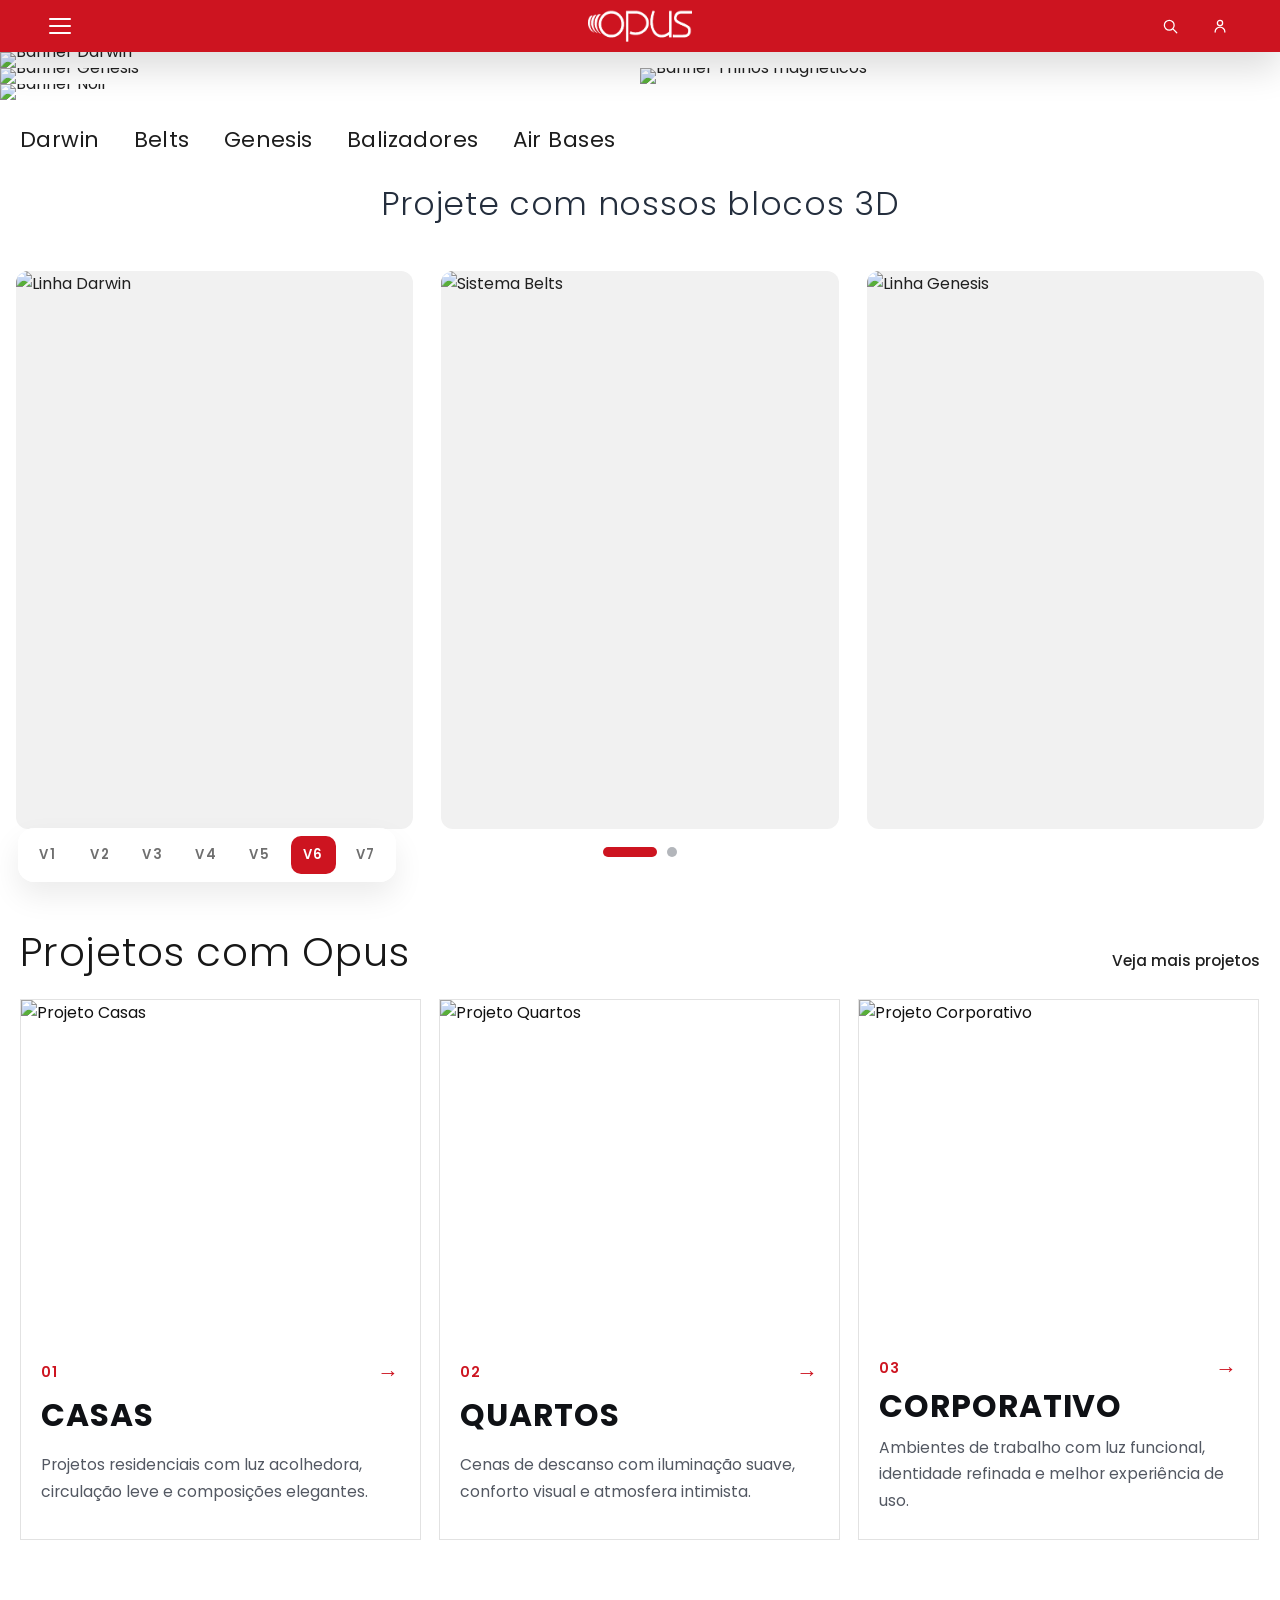
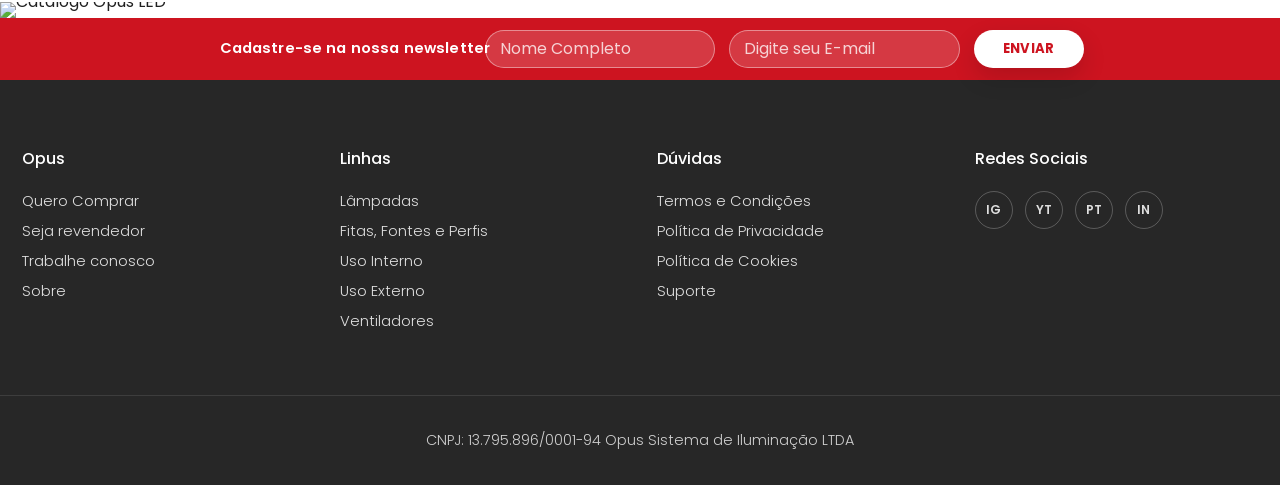
==== commit 82f3cd9b: "Consolidate home page on V6" ====
--- a/site opus/index.html
+++ b/site opus/index.html
@@ -3,7 +3,7 @@
 <head>
   <meta charset="UTF-8">
   <meta name="viewport" content="width=device-width, initial-scale=1.0">
-  <title>Opus LED | Home de prot&oacute;tipo</title>
+  <title>Opus LED | Home de prot&oacute;tipo V6</title>
   <meta
     name="description"
     content="Home de prot&oacute;tipo da Opus LED estruturada para testes fora do Elementor."
@@ -25,7 +25,7 @@
     src="https://cdn.jsdelivr.net/npm/swiper@11/swiper-bundle.min.js"
   ></script>
 </head>
-<body id="top" class="page-home page-variant-v3">
+<body id="top" class="page-home page-variant-v6 page-brand-persistent">
   <div class="announce-bar">
     <p>E-commerce autorizados pela OPUS</p>
   </div>
@@ -110,6 +110,10 @@
                 <span class="nav-line__bullet"></span>
                 <span class="nav-line__label">Sistemas</span>
               </button>
+              <button class="nav-line" type="button" data-line="ventiladores">
+                <span class="nav-line__bullet"></span>
+                <span class="nav-line__label">Ventiladores</span>
+              </button>
             </div>
 
             <div class="nav-main-preview" data-nav-main-preview>
@@ -169,7 +173,7 @@
           <div class="nav-preview">
             <img
               data-preview-image
-              src="https://opusled.com.br/wp-content/uploads/2026/03/noir_desk.jpg"
+              src="./assets/menu/banner_lampadas.png"
               alt="Preview L&acirc;mpadas"
             >
             <div class="nav-preview__copy">
@@ -194,10 +198,10 @@
         <picture>
           <source
             media="(max-width: 768px)"
-            srcset="https://opusled.com.br/wp-content/uploads/2026/04/darwin_mobile_top.jpg"
+            srcset="https://opusled.com.br/wp-content/uploads/2026/05/1920x816_topv3.jpg"
           >
           <img
-            src="https://opusled.com.br/wp-content/uploads/2026/04/darwin_top_desk.jpg"
+            src="https://opusled.com.br/wp-content/uploads/2026/05/1920x816_topv3.jpg"
             alt="Banner Darwin"
             loading="eager"
             fetchpriority="high"
@@ -262,6 +266,20 @@
           >
         </picture>
       </a>
+    </section>
+
+    <section class="line-options-section" id="linhas-opus" aria-label="Linhas Opus">
+      <div class="site-shell">
+        <div class="swiper line-options-swiper" data-line-options-swiper>
+          <div class="swiper-wrapper">
+            <a class="swiper-slide line-option" href="./categoria.html?filtro=externo">Darwin</a>
+            <a class="swiper-slide line-option" href="./categoria.html?filtro=sistemas">Belts</a>
+            <a class="swiper-slide line-option" href="./categoria.html?filtro=interno">Genesis</a>
+            <a class="swiper-slide line-option" href="./categoria.html?filtro=externo">Balizadores</a>
+            <a class="swiper-slide line-option" href="./faq.html?linha=ventiladores">Air Bases</a>
+          </div>
+        </div>
+      </div>
     </section>
 
     <section
@@ -346,6 +364,85 @@
       </div>
     </section>
 
+    <section class="projects-showcase" id="projetos-opus" aria-label="Projetos Opus">
+      <div class="site-shell">
+        <div class="projects-showcase__head">
+          <h2>Projetos com Opus</h2>
+          <a href="./categoria.html">Veja mais projetos</a>
+        </div>
+
+        <div class="swiper projects-swiper" data-projects-swiper>
+          <div class="swiper-wrapper">
+            <div class="swiper-slide">
+              <a class="project-card" href="./categoria.html" aria-label="Projeto Casas">
+            <figure class="project-card__media">
+              <img
+                src="https://images.unsplash.com/photo-1484154218962-a197022b5858?auto=format&fit=crop&w=1200&q=80"
+                alt="Projeto Casas"
+                loading="lazy"
+                decoding="async"
+              >
+            </figure>
+            <div class="project-card__body">
+              <div class="project-card__topline">
+                <span>01</span>
+                <span class="project-card__arrow" aria-hidden="true">→</span>
+              </div>
+              <h3>CASAS</h3>
+              <p>Projetos residenciais com luz acolhedora, circula&ccedil;&atilde;o leve e composi&ccedil;&otilde;es elegantes.</p>
+            </div>
+              </a>
+            </div>
+
+            <div class="swiper-slide">
+              <a class="project-card" href="./categoria.html" aria-label="Projeto Quartos">
+            <figure class="project-card__media">
+              <img
+                src="https://images.unsplash.com/photo-1505693416388-ac5ce068fe85?auto=format&fit=crop&w=1200&q=80"
+                alt="Projeto Quartos"
+                loading="lazy"
+                decoding="async"
+              >
+            </figure>
+            <div class="project-card__body">
+              <div class="project-card__topline">
+                <span>02</span>
+                <span class="project-card__arrow" aria-hidden="true">→</span>
+              </div>
+              <h3>QUARTOS</h3>
+              <p>Cenas de descanso com ilumina&ccedil;&atilde;o suave, conforto visual e atmosfera intimista.</p>
+            </div>
+              </a>
+            </div>
+
+            <div class="swiper-slide">
+
+          <a class="project-card" href="./categoria.html" aria-label="Projeto Corporativo">
+            <figure class="project-card__media">
+              <img
+                src="https://images.unsplash.com/photo-1497366754035-f200968a6e72?auto=format&fit=crop&w=1200&q=80"
+                alt="Projeto Corporativo"
+                loading="lazy"
+                decoding="async"
+              >
+            </figure>
+            <div class="project-card__body">
+              <div class="project-card__topline">
+                <span>03</span>
+                <span class="project-card__arrow" aria-hidden="true">→</span>
+              </div>
+              <h3>CORPORATIVO</h3>
+              <p>Ambientes de trabalho com luz funcional, identidade refinada e melhor experi&ecirc;ncia de uso.</p>
+            </div>
+              </a>
+            </div>
+          </div>
+
+          <div class="swiper-pagination projects-pagination" aria-hidden="true"></div>
+        </div>
+      </div>
+    </section>
+
     <section id="catalogo-opus" class="catalog-banner fullbleed">
       <a
         class="catalog-banner__link"
--- a/site opus/styles.css
+++ b/site opus/styles.css
@@ -127,11 +127,11 @@
 body.page-home.page-variant-v1,
 body.page-home.page-variant-v2,
 body.page-home.page-variant-v4,
-body.page-home.page-variant-v5,
-body.page-home.page-variant-v6 {
+body.page-home.page-variant-v5 {
   --header-height: 66px;
 }
 
+body.page-home.page-variant-v6,
 body.page-home.page-variant-v7 {
   --announce-height: 0px;
   --header-height: 52px;
@@ -316,47 +316,61 @@
   color: #ffffff;
 }
 
+body.page-home.page-variant-v6 .brand img,
 body.page-home.page-variant-v7 .brand img {
   width: 104px;
 }
 
+body.page-home.page-variant-v6 .menu-trigger,
+body.page-home.page-variant-v6 .icon-button,
 body.page-home.page-variant-v7 .menu-trigger,
 body.page-home.page-variant-v7 .icon-button {
   width: 40px;
   height: 40px;
 }
 
+body.page-home.page-variant-v6 .nav-overlay__panel {
+  grid-template-columns: minmax(270px, 23.4vw) minmax(0, 1fr);
+}
+
+body.page-home.page-variant-v6 .nav-overlay__brand,
+body.page-home.page-variant-v6 .nav-lines,
+body.page-home.page-variant-v6 .nav-meta,
+body.page-home.page-variant-v6 .nav-submenu {
+  transform: translateX(6px);
+}
+
 body.page-home.page-variant-v7 .nav-overlay__panel {
-  grid-template-columns: minmax(276px, 25vw) minmax(0, 1fr);
+  grid-template-columns: 248px minmax(0, 1fr);
 }
 
 body.page-home.page-variant-v7 .nav-overlay__left {
-  --nav-content-width: calc(100% - 32px);
+  --nav-content-width: calc(100% - 28px);
 }
 
 body.page-home.page-variant-v7 .nav-control {
-  margin-left: 36px;
+  margin-left: 18px;
 }
 
 body.page-home.page-variant-v7 .nav-overlay__brand {
   width: var(--nav-content-width);
-  margin: 24px 0 20px 36px;
+  margin: 24px 0 32px 18px;
   transform: none;
 }
 
 body.page-home.page-variant-v7 .nav-lines {
   width: var(--nav-content-width);
-  margin: 0 0 36px 36px;
+  margin: 0 0 36px 18px;
 }
 
 body.page-home.page-variant-v7 .nav-meta {
   width: var(--nav-content-width);
-  margin: 0 0 56px 36px;
+  margin: 0 0 56px 18px;
 }
 
 body.page-home.page-variant-v7 .nav-submenu {
   width: var(--nav-content-width);
-  margin: 38px 0 0 36px;
+  margin: 38px 0 0 18px;
 }
 
 body.page-nav-v7 {
@@ -787,7 +801,7 @@
   display: flex;
   align-items: center;
   width: var(--nav-content-width);
-  margin: 30px auto 24px;
+  margin: 30px auto 36px;
   transform: translateX(-6px);
 }
 
@@ -930,17 +944,17 @@
 }
 
 .nav-meta__inline {
-  display: flex;
-  flex-wrap: wrap;
-  gap: 14px;
-  margin-top: 7px;
+  display: grid;
+  justify-items: start;
+  gap: 9px;
+  margin-top: 10px;
 }
 
 .nav-meta__inline a {
   color: #a0a0a0;
-  font-size: 0.9rem;
-  font-weight: 400;
-  line-height: 1.2;
+  font-size: 0.97rem;
+  font-weight: 300;
+  line-height: 1.28;
   transition: color 220ms ease, transform 220ms ease;
 }
 
@@ -1322,6 +1336,217 @@
 
 .opus-pagination .swiper-pagination-bullet-active {
   width: 54px;
+  background: var(--opus-red);
+}
+
+.line-options-section {
+  padding: 18px 0 16px;
+  background: #fff;
+}
+
+.line-options-section .site-shell {
+  width: min(100%, 1240px);
+}
+
+.line-options-swiper {
+  overflow: hidden;
+}
+
+.line-options-swiper .swiper-wrapper {
+  align-items: center;
+}
+
+.line-options-swiper .swiper-slide {
+  width: auto;
+  height: auto;
+}
+
+.line-option {
+  display: inline-flex;
+  align-items: center;
+  justify-content: center;
+  min-height: 42px;
+  color: #1d1d1d;
+  font-size: clamp(1rem, 0.55vw + 0.92rem, 1.35rem);
+  font-weight: 400;
+  letter-spacing: 0.02em;
+  text-decoration: none;
+  transition: color 220ms ease;
+}
+
+.line-option:hover,
+.line-option:focus-visible {
+  color: var(--opus-red);
+}
+
+.projects-showcase {
+  padding: 44px 0 52px;
+  background: #fff;
+}
+
+.projects-showcase .site-shell {
+  width: min(100%, 1240px);
+}
+
+.projects-showcase__head {
+  display: flex;
+  align-items: baseline;
+  justify-content: space-between;
+  gap: 20px;
+  margin-bottom: 24px;
+}
+
+.projects-showcase__head h2 {
+  margin: 0;
+  color: #171717;
+  font-size: clamp(1.95rem, 1.4vw + 1.4rem, 2.75rem);
+  font-weight: 300;
+  letter-spacing: 0.02em;
+  line-height: 1.08;
+  text-transform: none;
+}
+
+.projects-showcase__head a {
+  color: #202020;
+  font-size: 0.96rem;
+  font-weight: 500;
+  text-decoration: none;
+  text-decoration-color: rgba(var(--opus-red-rgb), 0.82);
+  text-underline-offset: 0.22em;
+  transition: color 220ms ease, text-decoration-color 220ms ease;
+}
+
+.projects-showcase__head a:hover,
+.projects-showcase__head a:focus-visible {
+  color: #111;
+  text-decoration: underline;
+  text-decoration-color: var(--opus-red);
+}
+
+.projects-swiper {
+  overflow: hidden;
+  padding-bottom: 10px;
+}
+
+.projects-swiper .swiper-wrapper {
+  align-items: stretch;
+}
+
+.projects-swiper .swiper-slide {
+  height: auto;
+}
+
+.project-card {
+  display: grid;
+  grid-template-rows: auto 1fr;
+  min-height: 100%;
+  background: #fff;
+  border: 1px solid rgba(23, 23, 23, 0.12);
+  color: #111;
+  overflow: hidden;
+  text-decoration: none;
+  transition: background-color 240ms ease, border-color 240ms ease, color 240ms ease;
+}
+
+.project-card__media {
+  margin: 0;
+  padding: 0;
+  aspect-ratio: 1.08 / 0.92;
+  overflow: hidden;
+}
+
+.project-card__media img {
+  display: block;
+  width: 100%;
+  height: 100%;
+  object-fit: cover;
+  filter: none;
+  transition: none;
+}
+
+.project-card__body {
+  display: grid;
+  gap: 12px;
+  padding: 18px 20px 24px;
+}
+
+.project-card__topline {
+  display: flex;
+  align-items: center;
+  justify-content: space-between;
+  color: var(--opus-red);
+  font-size: 0.88rem;
+  font-weight: 600;
+  letter-spacing: 0.04em;
+  transition: color 240ms ease;
+}
+
+.project-card__arrow {
+  font-size: 0;
+  line-height: 1;
+}
+
+.project-card__arrow::before {
+  content: "\2192";
+  font-size: 1.35rem;
+  font-weight: 400;
+}
+
+.project-card h3 {
+  margin: 0;
+  color: #0f1115;
+  font-size: clamp(1.5rem, 1.2vw + 1rem, 2.2rem);
+  font-weight: 700;
+  letter-spacing: 0.03em;
+  line-height: 1;
+  text-transform: uppercase;
+  transition: color 240ms ease;
+}
+
+.project-card p {
+  margin: 0;
+  color: #535862;
+  font-size: 0.98rem;
+  line-height: 1.7;
+  transition: color 240ms ease;
+}
+
+.project-card:hover,
+.project-card:focus-visible {
+  background: var(--opus-red);
+  border-color: var(--opus-red);
+}
+
+.project-card:hover .project-card__topline,
+.project-card:focus-visible .project-card__topline,
+.project-card:hover h3,
+.project-card:focus-visible h3,
+.project-card:hover p,
+.project-card:focus-visible p {
+  color: #fff;
+}
+
+.projects-pagination {
+  display: none;
+  position: static !important;
+  justify-content: center;
+  align-items: center;
+  gap: 8px;
+  margin-top: 18px;
+}
+
+.projects-pagination .swiper-pagination-bullet {
+  width: 9px;
+  height: 9px;
+  margin: 0 !important;
+  border-radius: 999px;
+  background: rgba(32, 32, 32, 0.24);
+  opacity: 1;
+  transition: width 220ms ease, background-color 220ms ease;
+}
+
+.projects-pagination .swiper-pagination-bullet-active {
+  width: 38px;
   background: var(--opus-red);
 }
 
@@ -3249,6 +3474,10 @@
     line-height: 1.15;
   }
 
+  .projects-showcase .site-shell {
+    width: min(100%, 100%);
+  }
+
   .catalog-banner {
     padding: 0;
   }
@@ -3313,6 +3542,7 @@
     width: 118px;
   }
 
+  body.page-home.page-variant-v6 .brand img,
   body.page-home.page-variant-v7 .brand img {
     width: 96px;
   }
@@ -3347,7 +3577,7 @@
 
   .nav-overlay__brand {
     margin-top: 28px;
-    margin-bottom: 24px;
+    margin-bottom: 32px;
   }
 
   .nav-overlay__brand img {
@@ -3408,6 +3638,56 @@
     padding: 0 10px;
     font-size: clamp(16px, 3.2vw, 20px);
     line-height: 1.15;
+  }
+
+  .line-options-section {
+    padding: 14px 0 12px;
+  }
+
+  .line-option {
+    min-height: 36px;
+    font-size: 0.98rem;
+  }
+
+  .projects-showcase {
+    padding: 36px 0 42px;
+  }
+
+  .projects-showcase__head {
+    align-items: flex-start;
+    flex-direction: column;
+    gap: 10px;
+    margin-bottom: 18px;
+  }
+
+  .projects-showcase__head h2 {
+    font-size: clamp(1.7rem, 7vw, 2.3rem);
+  }
+
+  .projects-swiper {
+    overflow: visible;
+    padding-bottom: 36px;
+  }
+
+  .project-card__media {
+    padding: 0;
+  }
+
+  .project-card__body {
+    padding: 16px 14px 20px;
+  }
+
+  .project-card h3 {
+    font-size: clamp(1.35rem, 5vw, 1.85rem);
+  }
+
+  .project-card p {
+    font-size: 0.92rem;
+    line-height: 1.6;
+  }
+
+  .projects-pagination {
+    display: flex;
   }
 
   .catalog-banner {
@@ -4038,14 +4318,54 @@
 .faq-videos,
 .faq-files,
 .faq-technical,
+.faq-assets,
 .faq-contact {
-  padding: 22px 0 0;
+  padding: 92px 0 0;
+}
+
+.faq-lines {
+  padding-top: 78px;
+}
+
+.faq-lines__eyebrow {
+  display: inline-flex;
+  align-items: center;
+  justify-content: center;
+  gap: 18px;
+  color: var(--opus-red);
+  font-size: 0.88rem;
+  font-weight: 600;
+  letter-spacing: 0.34em;
+  text-transform: uppercase;
+}
+
+.faq-lines__eyebrow span {
+  width: 68px;
+  height: 2px;
+  background: currentColor;
+}
+
+.faq-lines .faq-section-heading h2 {
+  font-size: clamp(2.8rem, 4vw, 4.6rem);
+  letter-spacing: 0.14em;
+}
+
+.faq-lines .faq-section-heading p {
+  font-size: 0.94rem;
+  letter-spacing: 0.34em;
+}
+
+.faq-lines .faq-section-heading--center {
+  gap: 18px;
+  margin-bottom: 34px;
 }
 
 .faq-section-heading {
   display: grid;
   gap: 10px;
   margin-bottom: 28px;
+  justify-items: start;
+  text-align: left;
 }
 
 .faq-section-heading--center {
@@ -4060,6 +4380,11 @@
   gap: 18px;
 }
 
+.faq-section-heading__copy {
+  display: grid;
+  gap: 10px;
+}
+
 .faq-section-heading h2 {
   font-size: clamp(1.9rem, 2.2vw, 3rem);
   letter-spacing: 0.04em;
@@ -4078,6 +4403,17 @@
   color: #242424;
   font-size: 0.9rem;
   font-weight: 500;
+  text-decoration: none;
+  text-decoration-color: rgba(var(--opus-red-rgb), 0.8);
+  text-underline-offset: 0.2em;
+  transition: color 220ms ease, text-decoration-color 220ms ease;
+}
+
+.faq-section-heading__link:hover,
+.faq-section-heading__link:focus-visible {
+  color: #111111;
+  text-decoration: underline;
+  text-decoration-color: var(--opus-red);
 }
 
 .faq-lines__toolbar {
@@ -4125,7 +4461,7 @@
   grid-auto-columns: minmax(220px, 1fr);
   gap: 16px;
   overflow-x: auto;
-  padding-bottom: 8px;
+  padding: 14px 8px 14px;
   scrollbar-width: none;
 }
 
@@ -4135,12 +4471,14 @@
 
 .faq-line-card {
   display: grid;
-  gap: 14px;
+  gap: 16px;
   padding: 0;
   border: 0;
   background: transparent;
-  text-align: left;
+  text-align: center;
   color: inherit;
+  cursor: pointer;
+  transition: transform 240ms ease;
 }
 
 .faq-line-card__media {
@@ -4148,9 +4486,12 @@
   display: grid;
   place-items: center;
   aspect-ratio: 0.8 / 1;
+  padding: 16px;
   border-radius: 26px;
   overflow: hidden;
   background: linear-gradient(145deg, #f4f4f4, #ececec);
+  box-shadow: 0 10px 24px rgba(0, 0, 0, 0.04);
+  transition: transform 260ms ease, box-shadow 260ms ease, background 260ms ease;
 }
 
 .faq-line-card__media--lampadas {
@@ -4166,7 +4507,7 @@
 }
 
 .faq-line-card__media--fitas {
-  background: linear-gradient(145deg, #f3efe8, #e5ddd1);
+  background: linear-gradient(145deg, #ececec, #dadada);
 }
 
 .faq-line-card__media--sistemas {
@@ -4175,6 +4516,16 @@
 
 .faq-line-card.is-active .faq-line-card__media {
   background: linear-gradient(145deg, #cd1420, #e02631);
+}
+
+.faq-line-card__image {
+  display: block;
+  width: 100%;
+  height: 100%;
+  object-fit: contain;
+  object-position: center;
+  filter: drop-shadow(0 12px 22px rgba(0, 0, 0, 0.14));
+  transition: transform 260ms ease, filter 260ms ease;
 }
 
 .faq-line-card__placeholder {
@@ -4191,21 +4542,38 @@
 
 .faq-line-card__copy {
   display: grid;
-  gap: 4px;
+  justify-items: center;
+  gap: 0;
 }
 
 .faq-line-card__copy strong {
   color: #1f1f1f;
-  font-size: 1.02rem;
+  font-size: 1.04rem;
   font-weight: 500;
-}
-
-.faq-line-card__copy small {
-  color: #a0a0a0;
-  font-size: 0.68rem;
-  font-weight: 600;
-  letter-spacing: 0.18em;
-  text-transform: uppercase;
+  text-align: center;
+  transition: color 220ms ease;
+}
+
+.faq-line-card:hover,
+.faq-line-card:focus-visible {
+  transform: translateY(-2px);
+}
+
+.faq-line-card:hover .faq-line-card__media,
+.faq-line-card:focus-visible .faq-line-card__media {
+  transform: translateY(-4px);
+  box-shadow: 0 18px 34px rgba(0, 0, 0, 0.08);
+}
+
+.faq-line-card:hover .faq-line-card__image,
+.faq-line-card:focus-visible .faq-line-card__image {
+  transform: scale(1.02);
+  filter: drop-shadow(0 16px 28px rgba(0, 0, 0, 0.18));
+}
+
+.faq-line-card:hover .faq-line-card__copy strong,
+.faq-line-card:focus-visible .faq-line-card__copy strong {
+  color: var(--opus-red);
 }
 
 .faq-manual-list {
@@ -4261,17 +4629,33 @@
   padding: 0 16px;
   border: 1px solid rgba(25, 25, 25, 0.12);
   color: #3a3a3a;
+  background: #ffffff;
   font-size: 0.76rem;
   font-weight: 700;
   letter-spacing: 0.16em;
   text-transform: uppercase;
+  transition: background-color 220ms ease, color 220ms ease, border-color 220ms ease;
+}
+
+.faq-manual-row:hover .faq-manual-row__cta,
+.faq-manual-row:focus-visible .faq-manual-row__cta {
+  border-color: #171717;
+  background: #171717;
+  color: #ffffff;
 }
 
 .faq-video-grid,
 .faq-file-grid {
   display: grid;
+  gap: 28px;
+}
+
+.faq-video-grid {
   grid-template-columns: repeat(3, minmax(0, 1fr));
-  gap: 20px;
+}
+
+.faq-file-grid {
+  grid-template-columns: repeat(2, minmax(0, 1fr));
 }
 
 .faq-video-card {
@@ -4352,45 +4736,79 @@
 
 .faq-file-card {
   display: grid;
-  gap: 14px;
+  align-content: start;
+  gap: 20px;
   min-height: 100%;
-  padding: 28px;
-  background: #f7f7f7;
+  min-height: 172px;
+  padding: 34px 34px 30px;
+  border: 1px solid rgba(23, 23, 23, 0.08);
+  border-radius: 30px;
+  background: #fafafa;
+  box-shadow: 0 12px 28px rgba(0, 0, 0, 0.03);
+  transition: transform 220ms ease, background-color 220ms ease, box-shadow 220ms ease;
 }
 
 .faq-file-card__icon {
   display: inline-flex;
   align-items: center;
   justify-content: center;
-  width: 42px;
-  height: 42px;
-  border: 1px solid rgba(25, 25, 25, 0.12);
-  color: #3a3a3a;
-  font-size: 0.72rem;
-  font-weight: 700;
-  letter-spacing: 0.12em;
-  text-transform: uppercase;
+  width: 28px;
+  height: 28px;
+  color: var(--opus-red);
+  transition: color 220ms ease;
+}
+
+.faq-file-card__icon svg {
+  width: 24px;
+  height: 24px;
+  fill: none;
+  stroke: currentColor;
+  stroke-width: 1.8;
+  stroke-linecap: round;
+  stroke-linejoin: round;
 }
 
 .faq-file-card h3 {
   margin: 0;
   color: #202020;
-  font-size: 1.9rem;
-  font-weight: 300;
-  line-height: 1.04;
-}
-
-.faq-file-card p {
-  margin: 0;
-  color: #8e8e8e;
-  font-size: 0.94rem;
-  line-height: 1.7;
+  font-size: 1.24rem;
+  font-weight: 500;
+  line-height: 1.28;
+  transition: color 220ms ease;
 }
 
 .faq-file-card__cta {
-  color: #6c6c6c;
-  font-size: 0.9rem;
+  color: #9a9a9a;
+  font-size: 1.04rem;
   font-weight: 500;
+  text-decoration: none;
+  text-decoration-color: rgba(var(--opus-red-rgb), 0.85);
+  text-underline-offset: 0.18em;
+  transition: color 220ms ease, text-decoration-color 220ms ease;
+}
+
+.faq-file-card:hover,
+.faq-file-card:focus-within {
+  transform: translateY(-4px);
+  background: var(--opus-red);
+  box-shadow: 0 18px 34px rgba(205, 20, 32, 0.22);
+}
+
+.faq-file-card:hover .faq-file-card__icon,
+.faq-file-card:focus-within .faq-file-card__icon,
+.faq-file-card:hover h3,
+.faq-file-card:focus-within h3,
+.faq-file-card:hover .faq-file-card__cta,
+.faq-file-card:focus-within .faq-file-card__cta {
+  color: #ffffff;
+}
+
+.faq-file-card:hover .faq-file-card__cta,
+.faq-file-card:focus-within .faq-file-card__cta,
+.faq-file-card__cta:hover,
+.faq-file-card__cta:focus-visible {
+  text-decoration: underline;
+  text-decoration-color: rgba(255, 255, 255, 0.92);
 }
 
 .faq-accordion {
@@ -4432,120 +4850,2314 @@
 }
 
 .faq-accordion-item__panel {
-  display: none;
-  padding: 0 26px 22px;
-}
-
-.faq-accordion-item.is-open .faq-accordion-item__panel {
   display: block;
+  height: 0;
+  overflow: hidden;
+  opacity: 0;
+  padding: 0 26px;
+  will-change: height, opacity;
 }
 
 .faq-accordion-item__panel p {
   margin: 0;
+  padding-bottom: 22px;
   color: #6a6a6a;
   font-size: 1rem;
   line-height: 1.8;
+  white-space: pre-line;
+}
+
+.faq-observation {
+  margin-top: 36px;
+  padding: 22px 24px 24px;
+  border-left: 2px solid rgba(205, 20, 32, 0.9);
+  background: linear-gradient(180deg, #fafafa 0%, #f5f5f5 100%);
+}
+
+.faq-observation__title {
+  display: block;
+  margin-bottom: 10px;
+  color: #1f1f1f;
+  font-size: 0.98rem;
+  font-weight: 600;
+  letter-spacing: 0.08em;
+  text-transform: uppercase;
+}
+
+.faq-observation p {
+  margin: 0;
+  color: #646464;
+  font-size: 0.98rem;
+  line-height: 1.8;
+  white-space: pre-line;
+}
+
+.faq-assets__inner {
+  display: grid;
+  gap: 28px;
+}
+
+.faq-assets-card {
+  display: grid;
+  gap: 22px;
+  width: min(100%, 720px);
+  padding: 34px;
+  border: 1px solid rgba(23, 23, 23, 0.08);
+  border-radius: 30px;
+  background: linear-gradient(180deg, #fafafa 0%, #f4f4f4 100%);
+  box-shadow: 0 12px 28px rgba(0, 0, 0, 0.03);
+}
+
+.faq-assets-card__chips {
+  display: flex;
+  flex-wrap: wrap;
+  gap: 10px;
+}
+
+.faq-assets-card__chips span {
+  display: inline-flex;
+  align-items: center;
+  min-height: 34px;
+  padding: 0 14px;
+  border-radius: 999px;
+  background: rgba(205, 20, 32, 0.08);
+  color: var(--opus-red);
+  font-size: 0.82rem;
+  font-weight: 600;
+  letter-spacing: 0.12em;
+  text-transform: uppercase;
+}
+
+.faq-assets-card h3 {
+  margin: 0;
+  color: #171717;
+  font-size: clamp(1.4rem, 2vw, 2rem);
+  font-weight: 500;
+  line-height: 1.22;
+}
+
+.faq-assets-card p {
+  margin: 0;
+  max-width: 820px;
+  color: #6a6a6a;
+  font-size: 1rem;
+  line-height: 1.8;
+}
+
+.faq-assets-card__cta {
+  display: inline-flex;
+  align-items: center;
+  justify-content: center;
+  width: fit-content;
+  min-height: 50px;
+  padding: 0 24px;
+  border-radius: 999px;
+  background: #171717;
+  color: #ffffff;
+  font-size: 0.92rem;
+  font-weight: 600;
+  letter-spacing: 0.08em;
+  text-decoration: none;
+  transition: transform 220ms ease, background-color 220ms ease, box-shadow 220ms ease;
+}
+
+.faq-assets-card__cta:hover,
+.faq-assets-card__cta:focus-visible {
+  transform: translateY(-2px);
+  background: var(--opus-red);
+  box-shadow: 0 16px 30px rgba(205, 20, 32, 0.2);
 }
 
 .faq-contact {
-  padding-bottom: 64px;
+  padding-bottom: 84px;
 }
 
 .faq-contact__inner {
   display: grid;
   gap: 26px;
-  justify-items: center;
-  text-align: center;
-}
-
-.faq-contact__button {
+  text-align: left;
+}
+
+.faq-support-grid {
+  display: grid;
+  grid-template-columns: repeat(4, minmax(0, 1fr));
+  gap: 18px;
+}
+
+.faq-support-card {
+  display: grid;
+  gap: 12px;
+  min-height: 180px;
+  padding: 24px;
+  border: 1px solid rgba(23, 23, 23, 0.08);
+  border-radius: 22px;
+  background: #fafafa;
+  color: inherit;
+  transition: transform 220ms ease, border-color 220ms ease, box-shadow 220ms ease, background-color 220ms ease;
+}
+
+.faq-support-card__heading {
+  display: flex;
+  align-items: center;
+  gap: 12px;
+}
+
+.faq-support-card__heading img {
+  width: 26px;
+  height: 26px;
+  flex: 0 0 26px;
+  object-fit: contain;
+  transition: filter 220ms ease;
+}
+
+.faq-support-card strong {
+  color: #171717;
+  font-size: 1.05rem;
+  font-weight: 500;
+  line-height: 1.35;
+  transition: color 220ms ease;
+}
+
+.faq-support-card__description {
+  color: #727272;
+  font-size: 0.95rem;
+  line-height: 1.7;
+  transition: color 220ms ease;
+}
+
+.faq-support-card__more {
+  display: inline-flex;
+  align-items: center;
+  width: fit-content;
+  margin-top: 2px;
+  color: #6a6a6a;
+  font-size: 0.92rem;
+  line-height: 1.5;
+  text-decoration: none;
+  text-decoration-color: rgba(205, 20, 32, 0);
+  text-underline-offset: 0.22em;
+  transition: color 220ms ease, text-decoration-color 220ms ease;
+}
+
+.faq-support-card:hover,
+.faq-support-card:focus-visible {
+  transform: translateY(-4px);
+  border-color: rgba(205, 20, 32, 0.92);
+  background: var(--opus-red);
+  box-shadow: 0 18px 34px rgba(205, 20, 32, 0.22);
+}
+
+.faq-support-card:hover strong,
+.faq-support-card:focus-visible strong,
+.faq-support-card:hover .faq-support-card__description,
+.faq-support-card:focus-visible .faq-support-card__description,
+.faq-support-card:hover .faq-support-card__more,
+.faq-support-card:focus-visible .faq-support-card__more {
+  color: #ffffff;
+}
+
+.faq-support-card:hover .faq-support-card__heading img,
+.faq-support-card:focus-visible .faq-support-card__heading img {
+  filter: brightness(0) invert(1);
+}
+
+.faq-support-card:hover .faq-support-card__more,
+.faq-support-card:focus-visible .faq-support-card__more {
+  text-decoration: underline;
+  text-decoration-color: rgba(255, 255, 255, 0.92);
+}
+
+@media (max-width: 1080px) {
+  .faq-page {
+    padding-top: calc(var(--announce-height) + var(--header-height) + 18px);
+  }
+
+  .faq-support-grid {
+    grid-template-columns: repeat(2, minmax(0, 1fr));
+  }
+
+  .faq-video-grid,
+  .faq-file-grid {
+    grid-template-columns: repeat(2, minmax(0, 1fr));
+  }
+
+  .faq-file-card h3 {
+    font-size: 1.04rem;
+  }
+}
+
+@media (max-width: 768px) {
+  .faq-hero {
+    padding-top: 28px;
+  }
+
+  .faq-lines,
+  .faq-manuals,
+  .faq-videos,
+  .faq-files,
+  .faq-technical,
+  .faq-assets,
+  .faq-contact {
+    padding-top: 72px;
+  }
+
+  .faq-lines {
+    padding-top: 56px;
+  }
+
+  .faq-lines__eyebrow {
+    gap: 12px;
+    font-size: 0.76rem;
+    letter-spacing: 0.24em;
+  }
+
+  .faq-lines__eyebrow span {
+    width: 34px;
+  }
+
+  .faq-lines .faq-section-heading h2 {
+    font-size: clamp(2.2rem, 10vw, 3.2rem);
+    letter-spacing: 0.1em;
+  }
+
+  .faq-lines .faq-section-heading p {
+    font-size: 0.82rem;
+    letter-spacing: 0.24em;
+  }
+
+  .faq-hero__eyebrow {
+    gap: 10px;
+    font-size: 0.72rem;
+    letter-spacing: 0.2em;
+  }
+
+  .faq-hero__eyebrow span {
+    width: 28px;
+  }
+
+  .faq-lines__toolbar {
+    justify-content: center;
+  }
+
+  .faq-lines__track {
+      grid-auto-columns: minmax(220px, 74vw);
+      gap: 12px;
+      padding: 12px 6px 12px;
+    }
+
+  .faq-manual-row {
+    grid-template-columns: 38px minmax(0, 1fr);
+    gap: 14px;
+    padding: 16px 0;
+  }
+
+  .faq-manual-row__cta {
+    grid-column: 2;
+    justify-self: start;
+    margin-top: 4px;
+  }
+
+  .faq-video-grid,
+  .faq-file-grid,
+  .faq-support-grid {
+    grid-template-columns: 1fr;
+  }
+
+  .faq-section-heading--split {
+      align-items: start;
+      justify-content: space-between;
+      flex-direction: row;
+    }
+
+  .faq-accordion-item__toggle {
+    padding: 18px 18px 14px;
+    font-size: 0.88rem;
+  }
+
+  .faq-accordion-item__panel {
+      padding: 0 18px;
+    }
+  
+  .faq-accordion-item__panel p {
+      padding-bottom: 18px;
+      font-size: 0.94rem;
+      line-height: 1.72;
+    }
+
+  .faq-observation {
+    padding: 20px 18px 22px;
+  }
+
+  .faq-observation p {
+    font-size: 0.94rem;
+    line-height: 1.72;
+  }
+
+  .faq-assets-card {
+    width: 100%;
+    padding: 24px 20px;
+    border-radius: 24px;
+    gap: 18px;
+  }
+
+  .faq-assets-card h3 {
+    font-size: 1.26rem;
+  }
+
+  .faq-assets-card p {
+    font-size: 0.95rem;
+    line-height: 1.72;
+  }
+
+  .faq-assets-card__cta {
+    width: 100%;
+    min-height: 46px;
+  }
+
+  .faq-support-card {
+    min-height: auto;
+    padding: 20px 18px;
+  }
+
+  .faq-support-card__heading {
+    gap: 10px;
+  }
+
+  .faq-support-card__heading img {
+    width: 24px;
+    height: 24px;
+    flex-basis: 24px;
+  }
+
+  .faq-support-card strong {
+    font-size: 1rem;
+  }
+
+  .faq-support-card span {
+    font-size: 0.92rem;
+    line-height: 1.65;
+  }
+
+  .faq-support-card__description {
+    font-size: 0.92rem;
+    line-height: 1.65;
+  }
+
+  .faq-support-card__more {
+    font-size: 0.88rem;
+  }
+}
+
+.blog-page {
+  padding-top: calc(var(--announce-height) + var(--header-height) + 26px);
+  padding-bottom: 0;
+  background:
+    radial-gradient(circle at top left, rgba(var(--opus-red-rgb), 0.08), transparent 30%),
+    linear-gradient(180deg, #fbfbfa 0%, #ffffff 28%, #ffffff 100%);
+  overflow: clip;
+}
+
+.blog-hero,
+.blog-highlights,
+.blog-library,
+.blog-editorial {
+  padding: 92px 0 0;
+}
+
+.blog-library--solo {
+  padding-top: 34px;
+}
+
+.blog-hero {
+  padding-top: 28px;
+}
+
+.blog-hero__grid {
+  display: grid;
+  grid-template-columns: minmax(0, 0.9fr) minmax(0, 1.1fr);
+  gap: 18px;
+  align-items: stretch;
+}
+
+.blog-hero__copy,
+.blog-hero__feature,
+.blog-highlight-card,
+.blog-card,
+.blog-editorial-card {
+  border: 1px solid rgba(23, 23, 23, 0.08);
+  box-shadow: 0 18px 42px rgba(0, 0, 0, 0.04);
+}
+
+.blog-hero__copy {
+  display: grid;
+  align-content: center;
+  gap: 22px;
+  padding: clamp(28px, 4vw, 44px);
+  border-radius: 36px;
+  background:
+    linear-gradient(145deg, rgba(255, 255, 255, 0.92), rgba(246, 243, 239, 0.98)),
+    #ffffff;
+}
+
+.blog-hero__eyebrow {
+  display: inline-flex;
+  align-items: center;
+  gap: 16px;
+  margin: 0;
+  color: var(--opus-red);
+  font-size: 0.86rem;
+  font-weight: 600;
+  letter-spacing: 0.32em;
+  text-transform: uppercase;
+}
+
+.blog-hero__eyebrow span {
+  width: 40px;
+  height: 2px;
+  background: currentColor;
+}
+
+.blog-hero h1 {
+  margin: 0;
+  color: #171717;
+  font-size: clamp(3rem, 5vw, 5.8rem);
+  font-weight: 300;
+  letter-spacing: 0.08em;
+  line-height: 0.96;
+  text-transform: uppercase;
+}
+
+.blog-hero__lede {
+  max-width: 52ch;
+  margin: 0;
+  color: #666666;
+  font-size: 1.02rem;
+  line-height: 1.85;
+}
+
+.blog-hero__metrics {
+  display: flex;
+  flex-wrap: wrap;
+  gap: 12px;
+}
+
+.blog-hero__metric {
+  display: grid;
+  gap: 6px;
+  min-width: 150px;
+  padding: 16px 18px;
+  border-radius: 20px;
+  background: rgba(255, 255, 255, 0.92);
+  border: 1px solid rgba(var(--opus-red-rgb), 0.08);
+}
+
+.blog-hero__metric strong {
+  color: #171717;
+  font-size: 0.94rem;
+  font-weight: 700;
+  letter-spacing: 0.18em;
+  text-transform: uppercase;
+}
+
+.blog-hero__metric span {
+  color: #7a7a7a;
+  font-size: 0.86rem;
+  line-height: 1.5;
+}
+
+.blog-hero__actions {
+  display: flex;
+  flex-wrap: wrap;
+  align-items: center;
+  gap: 18px;
+}
+
+.blog-hero__cta {
   display: inline-flex;
   align-items: center;
   justify-content: center;
   min-height: 52px;
-  padding: 0 28px;
-  border-radius: 12px;
-  background: var(--opus-red);
+  padding: 0 24px;
+  border-radius: 999px;
+  background: #171717;
   color: #ffffff;
   font-size: 0.92rem;
+  font-weight: 600;
+  letter-spacing: 0.08em;
+  text-transform: uppercase;
+  transition: transform 220ms ease, background-color 220ms ease, box-shadow 220ms ease;
+}
+
+.blog-hero__cta:hover,
+.blog-hero__cta:focus-visible {
+  transform: translateY(-2px);
+  background: var(--opus-red);
+  box-shadow: 0 16px 30px rgba(var(--opus-red-rgb), 0.18);
+}
+
+.blog-hero__link {
+  color: #2f2f2f;
+  font-size: 0.92rem;
+  font-weight: 500;
+  text-decoration: none;
+  text-underline-offset: 0.24em;
+  text-decoration-color: rgba(var(--opus-red-rgb), 0);
+  transition: color 220ms ease, text-decoration-color 220ms ease;
+}
+
+.blog-hero__link:hover,
+.blog-hero__link:focus-visible {
+  text-decoration: underline;
+  text-decoration-color: var(--opus-red);
+}
+
+.blog-hero__feature {
+  position: relative;
+  display: grid;
+  align-items: end;
+  min-height: 620px;
+  overflow: hidden;
+  border-radius: 36px;
+  background: #111111;
+  color: #ffffff;
+  isolation: isolate;
+}
+
+.blog-hero__feature::before {
+  content: "";
+  position: absolute;
+  inset: 0;
+  z-index: 1;
+  background:
+    linear-gradient(180deg, rgba(0, 0, 0, 0.08) 0%, rgba(0, 0, 0, 0.16) 32%, rgba(0, 0, 0, 0.76) 100%),
+    linear-gradient(90deg, rgba(0, 0, 0, 0.5) 0%, rgba(0, 0, 0, 0) 48%);
+}
+
+.blog-hero__feature img {
+  position: absolute;
+  inset: 0;
+  width: 100%;
+  height: 100%;
+  object-fit: cover;
+  transition: transform 760ms cubic-bezier(0.22, 1, 0.36, 1), filter 280ms ease;
+}
+
+.blog-hero__feature-copy {
+  position: relative;
+  z-index: 2;
+  display: grid;
+  gap: 14px;
+  padding: clamp(24px, 4vw, 40px);
+}
+
+.blog-hero__feature-meta,
+.blog-card__meta {
+  display: flex;
+  flex-wrap: wrap;
+  align-items: center;
+  gap: 10px 18px;
+  font-size: 0.78rem;
+  font-weight: 600;
+  letter-spacing: 0.18em;
+  text-transform: uppercase;
+}
+
+.blog-hero__feature-meta span:first-child,
+.blog-card__meta span:first-child {
+  color: var(--opus-red);
+}
+
+.blog-card__footer {
+  display: flex;
+  align-items: center;
+  justify-content: space-between;
+  gap: 14px;
+}
+
+.blog-card__footer time {
+  color: #777777;
+  font-size: 0.76rem;
+  font-weight: 600;
+  letter-spacing: 0.1em;
+  font-variant-numeric: tabular-nums;
+  text-transform: uppercase;
+}
+
+.blog-hero__feature h2 {
+  max-width: 12ch;
+  margin: 0;
+  font-size: clamp(2rem, 3.4vw, 3.8rem);
+  font-weight: 300;
+  line-height: 1.02;
+  letter-spacing: 0.04em;
+}
+
+.blog-hero__feature p {
+  max-width: 44ch;
+  margin: 0;
+  color: rgba(255, 255, 255, 0.86);
+  font-size: 1rem;
+  line-height: 1.8;
+}
+
+.blog-hero__feature:hover img,
+.blog-hero__feature:focus-visible img {
+  transform: scale(1.03);
+  filter: saturate(1.06);
+}
+
+.blog-highlights .faq-section-heading,
+.blog-library .faq-section-heading,
+.blog-editorial .faq-section-heading {
+  margin-bottom: 28px;
+}
+
+.blog-library__header {
+  gap: 16px;
+  margin-bottom: 34px;
+}
+
+.blog-library__title {
+  margin: 0;
+  color: #171717;
+  font-size: clamp(2.8rem, 4vw, 4.8rem);
+  font-weight: 300;
+  letter-spacing: 0.12em;
+  line-height: 0.98;
+  text-transform: uppercase;
+}
+
+.blog-highlight-grid {
+  display: grid;
+  grid-template-columns: repeat(3, minmax(0, 1fr));
+  gap: 18px;
+}
+
+.blog-highlight-card {
+  display: grid;
+  gap: 18px;
+  min-height: 250px;
+  padding: 28px;
+  border-radius: 30px;
+  background: linear-gradient(180deg, #fbfbfa 0%, #f3f1ed 100%);
+  transition: transform 240ms ease, border-color 240ms ease, box-shadow 240ms ease, background-color 240ms ease;
+}
+
+.blog-highlight-card__index,
+.blog-editorial-card span {
+  color: var(--opus-red);
+  font-size: 0.8rem;
+  font-weight: 600;
+  letter-spacing: 0.22em;
+  text-transform: uppercase;
+}
+
+.blog-highlight-card h3,
+.blog-editorial-card h3 {
+  margin: 0;
+  font-size: 1.42rem;
+  font-weight: 400;
+  line-height: 1.2;
+}
+
+.blog-highlight-card p,
+.blog-editorial-card p {
+  margin: 0;
+  color: #6c6c6c;
+  font-size: 0.96rem;
+  line-height: 1.78;
+}
+
+.blog-highlight-card--dark {
+  background: #111111;
+  color: #ffffff;
+}
+
+.blog-highlight-card--dark h3,
+.blog-highlight-card--dark p {
+  color: inherit;
+}
+
+.blog-highlight-card:hover,
+.blog-highlight-card:focus-visible {
+  transform: translateY(-4px);
+  border-color: rgba(var(--opus-red-rgb), 0.4);
+  box-shadow: 0 20px 38px rgba(0, 0, 0, 0.08);
+}
+
+.blog-filter-row {
+  display: flex;
+  justify-content: center;
+  align-items: center;
+  gap: 18px;
+  margin-bottom: 44px;
+  flex-wrap: wrap;
+}
+
+.blog-filters {
+  display: flex;
+  flex-wrap: wrap;
+  gap: 10px;
+  justify-content: center;
+}
+
+.blog-filter {
+  display: inline-flex;
+  align-items: center;
+  justify-content: center;
+  min-height: 42px;
+  padding: 0 18px;
+  border-radius: 999px;
+  border: 1px solid rgba(23, 23, 23, 0.1);
+  background: rgba(255, 255, 255, 0.92);
+  color: #575757;
+  font-size: 0.82rem;
+  font-weight: 600;
+  letter-spacing: 0.12em;
+  text-transform: uppercase;
+  transition: transform 220ms ease, border-color 220ms ease, background-color 220ms ease, color 220ms ease;
+}
+
+.blog-filter:hover,
+.blog-filter:focus-visible,
+.blog-filter.is-active {
+  background: var(--opus-red);
+  border-color: var(--opus-red);
+  color: #ffffff;
+}
+
+.blog-filter:hover,
+.blog-filter:focus-visible {
+  transform: translateY(-1px);
+}
+
+.blog-grid {
+  display: grid;
+  grid-template-columns: repeat(3, minmax(0, 1fr));
+  gap: 18px;
+}
+
+.blog-card {
+  display: grid;
+  grid-template-rows: 280px minmax(220px, auto);
+  height: 100%;
+  overflow: hidden;
+  border-radius: 30px;
+  background: linear-gradient(180deg, #fbfbfa 0%, #f6f4f1 100%);
+  transition:
+    transform 260ms ease,
+    background-color 260ms ease,
+    box-shadow 260ms ease;
+}
+
+.blog-card__media {
+  margin: 0;
+  position: relative;
+  overflow: hidden;
+}
+
+.blog-card__media img {
+  display: block;
+  width: 100%;
+  height: 100%;
+  object-fit: cover;
+  transition: transform 760ms cubic-bezier(0.22, 1, 0.36, 1), filter 260ms ease;
+}
+
+.blog-card__body {
+  display: grid;
+  align-content: start;
+  grid-template-rows: auto auto 1fr auto;
+  gap: 14px;
+  padding: 24px;
+}
+
+.blog-card h3 {
+  margin: 0;
+  display: -webkit-box;
+  color: #171717;
+  font-size: 1.36rem;
+  font-weight: 400;
+  line-height: 1.22;
+  -webkit-line-clamp: 4;
+  -webkit-box-orient: vertical;
+  overflow: hidden;
+  transition: color 240ms ease;
+}
+
+.blog-card p {
+  margin: 0;
+  display: -webkit-box;
+  color: #666666;
+  font-size: 0.95rem;
+  line-height: 1.8;
+  -webkit-line-clamp: 3;
+  -webkit-box-orient: vertical;
+  overflow: hidden;
+  transition: color 240ms ease;
+}
+
+.blog-card__linkline {
+  color: #1f1f1f;
+  font-size: 0.86rem;
+  font-weight: 600;
+  letter-spacing: 0.14em;
+  text-transform: uppercase;
+  text-decoration: none;
+  text-underline-offset: 0.24em;
+  text-decoration-color: rgba(var(--opus-red-rgb), 0);
+  transition: color 240ms ease, text-decoration-color 240ms ease;
+}
+
+.blog-card:hover,
+.blog-card:focus-visible {
+  transform: translateY(-4px);
+  background: #171717;
+  box-shadow: 0 24px 42px rgba(0, 0, 0, 0.12);
+}
+
+.blog-card:hover h3,
+.blog-card:hover p,
+.blog-card:hover .blog-card__meta span:last-child,
+.blog-card:hover .blog-card__linkline,
+.blog-card:focus-visible h3,
+.blog-card:focus-visible p,
+.blog-card:focus-visible .blog-card__meta span:last-child,
+.blog-card:focus-visible .blog-card__linkline {
+  color: #ffffff;
+}
+
+.blog-card:hover .blog-card__linkline,
+.blog-card:focus-visible .blog-card__linkline {
+  text-decoration-color: rgba(255, 255, 255, 0);
+}
+
+.blog-card:hover .blog-card__media img,
+.blog-card:focus-visible .blog-card__media img {
+  transform: scale(1.035);
+  filter: saturate(1.03);
+}
+
+.blog-card[hidden] {
+  display: none !important;
+}
+
+.blog-editorial__grid {
+  display: grid;
+  grid-template-columns: minmax(0, 1.2fr) minmax(0, 0.9fr) minmax(0, 0.9fr);
+  gap: 18px;
+}
+
+.blog-editorial-card {
+  position: relative;
+  display: grid;
+  align-content: end;
+  min-height: 300px;
+  overflow: hidden;
+  border-radius: 30px;
+  background: linear-gradient(180deg, #fbfbfa 0%, #f2f0ec 100%);
+  transition: transform 240ms ease, border-color 240ms ease, box-shadow 240ms ease;
+}
+
+.blog-editorial-card > div,
+.blog-editorial-card > span,
+.blog-editorial-card > h3,
+.blog-editorial-card > p {
+  position: relative;
+  z-index: 2;
+}
+
+.blog-editorial-card img {
+  position: absolute;
+  inset: 0;
+  width: 100%;
+  height: 100%;
+  object-fit: cover;
+  transition: transform 760ms cubic-bezier(0.22, 1, 0.36, 1), filter 260ms ease;
+}
+
+.blog-editorial-card > div,
+.blog-editorial-card--dark {
+  padding: 28px;
+}
+
+.blog-editorial-card > div {
+  display: grid;
+  gap: 12px;
+  background: linear-gradient(180deg, rgba(0, 0, 0, 0) 0%, rgba(8, 8, 8, 0.78) 100%);
+  color: #ffffff;
+  min-height: 100%;
+  align-content: end;
+}
+
+.blog-editorial-card > div h3 {
+  color: #ffffff;
+}
+
+.blog-editorial-card--dark {
+  gap: 16px;
+  background:
+    radial-gradient(circle at top left, rgba(var(--opus-red-rgb), 0.32), transparent 32%),
+    #111111;
+  color: #ffffff;
+}
+
+.blog-editorial-card--dark h3,
+.blog-editorial-card--dark p {
+  color: inherit;
+}
+
+.blog-editorial-card:hover,
+.blog-editorial-card:focus-visible {
+  transform: translateY(-4px);
+  border-color: rgba(var(--opus-red-rgb), 0.42);
+  box-shadow: 0 20px 38px rgba(0, 0, 0, 0.1);
+}
+
+.blog-editorial-card:hover img,
+.blog-editorial-card:focus-visible img {
+  transform: scale(1.03);
+  filter: saturate(1.04);
+}
+
+.blog-article-page {
+  padding-top: calc(var(--announce-height) + var(--header-height));
+  padding-bottom: 0;
+  background: #ffffff;
+}
+
+.blog-article-hero {
+  padding-top: 0;
+  background:
+    radial-gradient(circle at top left, rgba(var(--opus-red-rgb), 0.08), transparent 34%),
+    #ffffff;
+}
+
+.blog-article-hero__banner,
+.blog-article-cta {
+  border: 1px solid rgba(23, 23, 23, 0.08);
+  box-shadow: 0 18px 42px rgba(0, 0, 0, 0.04);
+}
+
+.blog-article-hero__banner {
+  position: relative;
+  min-height: clamp(520px, 82vh, 860px);
+  margin: 0;
+  overflow: hidden;
+  border-radius: 0;
+  background: #111111;
+  isolation: isolate;
+}
+
+.blog-article-hero__banner::before {
+  content: "";
+  position: absolute;
+  inset: 0;
+  z-index: 1;
+  background: linear-gradient(180deg, rgba(0, 0, 0, 0.04) 0%, rgba(0, 0, 0, 0.62) 100%);
+}
+
+.blog-article-hero__banner img {
+  position: absolute;
+  inset: 0;
+  width: 100%;
+  height: 100%;
+  object-fit: cover;
+}
+
+.blog-article-hero__overlay {
+  --hero-inline-align: max(var(--site-pad), calc((100vw - var(--site-max)) / 2));
+  position: absolute;
+  left: var(--hero-inline-align);
+  bottom: clamp(26px, 4vw, 46px);
+  z-index: 2;
+  display: grid;
+  gap: 12px;
+  align-content: end;
+  width: min(760px, calc(100vw - (var(--hero-inline-align) * 2)));
+  text-shadow: 0 2px 18px rgba(0, 0, 0, 0.34);
+}
+
+.blog-article-hero__banner-kicker {
+  margin: 0;
+  color: rgba(255, 255, 255, 0.78);
+  font-size: 0.76rem;
+  font-weight: 600;
+  letter-spacing: 0.22em;
+  text-transform: uppercase;
+}
+
+.blog-article-hero__banner-title {
+  margin: 0;
+  max-width: none;
+  color: #ffffff;
+  font-size: clamp(2.5rem, 6vw, 5.4rem);
+  font-weight: 300;
+  line-height: 0.98;
+  letter-spacing: 0.02em;
+  white-space: nowrap;
+}
+
+.blog-article-hero__intro {
+  display: grid;
+  grid-template-columns: minmax(220px, 0.68fr) minmax(0, 1fr) minmax(300px, 0.86fr);
+  gap: clamp(28px, 4vw, 48px);
+  align-items: start;
+  padding: 32px 0 0;
+}
+
+.blog-article-architect {
+  display: grid;
+  gap: 16px;
+  padding-right: clamp(18px, 2vw, 30px);
+  border-right: 1px solid rgba(23, 23, 23, 0.12);
+}
+
+.blog-article-architect > img {
+  display: block;
+  width: 72px;
+  height: 72px;
+  border-radius: 50%;
+  object-fit: cover;
+  filter: grayscale(1);
+}
+
+.blog-article-architect__copy {
+  display: grid;
+  gap: 8px;
+}
+
+.blog-article-architect__eyebrow {
+  margin: 0;
+  color: var(--opus-red);
+  font-size: 0.68rem;
+  font-weight: 700;
+  letter-spacing: 0.17em;
+  text-transform: uppercase;
+}
+
+.blog-article-architect h2 {
+  margin: 0;
+  color: #171717;
+  font-size: 1.18rem;
+  font-weight: 500;
+  line-height: 1.2;
+}
+
+.blog-article-architect__copy > p:not(.blog-article-architect__eyebrow) {
+  margin: 0;
+  color: #6a6a6a;
+  font-size: 0.86rem;
+  line-height: 1.62;
+}
+
+.blog-article-architect__links {
+  display: flex;
+  flex-wrap: wrap;
+  gap: 8px 14px;
+  margin-top: 4px;
+}
+
+.blog-article-architect__links a {
+  position: relative;
+  color: #1d1d1d;
+  font-size: 0.74rem;
+  font-weight: 600;
+  letter-spacing: 0.11em;
+  text-decoration: none;
+  text-transform: uppercase;
+}
+
+.blog-article-architect__links a::after {
+  content: "";
+  position: absolute;
+  right: 0;
+  bottom: -4px;
+  left: 0;
+  height: 1px;
+  background: var(--opus-red);
+  transform: scaleX(0);
+  transform-origin: right;
+  transition: transform 220ms ease;
+}
+
+.blog-article-architect__links a:hover::after,
+.blog-article-architect__links a:focus-visible::after {
+  transform: scaleX(1);
+  transform-origin: left;
+}
+
+.blog-article-hero__summary-block {
+  max-width: 60ch;
+  align-self: center;
+}
+
+.blog-article-hero__summary {
+  max-width: 100%;
+  margin: 0;
+  color: #616161;
+  font-size: 0.99rem;
+  line-height: 1.88;
+}
+
+.blog-article-hero__details {
+  display: grid;
+  grid-template-columns: repeat(2, minmax(0, 1fr));
+  gap: 18px 28px;
+  align-self: center;
+}
+
+.blog-article-hero__details p {
+  display: grid;
+  gap: 6px;
+  margin: 0;
+  color: #1f1f1f;
+  font-size: 0.98rem;
+  line-height: 1.52;
+}
+
+.blog-article-hero__details span {
+  color: #8b8b8b;
+  font-size: 0.72rem;
+  font-weight: 600;
+  letter-spacing: 0.18em;
+  text-transform: uppercase;
+}
+
+.blog-article-section,
+.blog-related {
+  padding-top: 92px;
+}
+
+.blog-article-section {
+  background: #ffffff;
+}
+
+.blog-article-layout {
+  display: block;
+}
+
+.blog-article-prose {
+  display: grid;
+  gap: 84px;
+}
+
+.blog-article-block {
+  display: grid;
+  gap: 26px;
+  padding: 0;
+  border: 0;
+  border-radius: 0;
+  box-shadow: none;
+  background: transparent;
+  scroll-margin-top: calc(var(--announce-height) + var(--header-height) + 28px);
+}
+
+.blog-article-block .faq-section-heading {
+  margin-bottom: 0;
+}
+
+.blog-article-block .faq-section-heading h2 {
+  margin: 0;
+  color: #171717;
+  font-size: clamp(1.55rem, 2.2vw, 2.2rem);
+  font-weight: 300;
+  line-height: 1.14;
+  letter-spacing: 0.02em;
+}
+
+.blog-article-block p,
+.blog-article-block li {
+  margin: 0;
+  color: #666666;
+  font-size: 0.93rem;
+  line-height: 1.82;
+}
+
+.blog-article-block > p,
+.blog-article-block > .blog-article-essay,
+.blog-article-block > .blog-article-split,
+.blog-article-block > .blog-article-quote,
+.blog-article-block > .blog-article-note,
+.blog-article-block > .blog-article-steps {
+  max-width: 1100px;
+}
+
+.blog-article-story {
+  display: grid;
+  grid-template-columns: minmax(0, 0.94fr) minmax(0, 1.06fr);
+  gap: clamp(28px, 3.8vw, 54px);
+  align-items: center;
+}
+
+.blog-article-story--reverse .blog-article-story__media {
+  order: 2;
+}
+
+.blog-article-story--reverse .blog-article-story__copy {
+  order: 1;
+}
+
+.blog-article-story__media {
+  margin: 0;
+  display: grid;
+  overflow: hidden;
+  border-radius: 0;
+  background: #111111;
+}
+
+.blog-article-story__media img {
+  width: 100%;
+  height: 620px;
+  object-fit: cover;
+}
+
+.blog-article-story__media--tall img {
+  height: 700px;
+}
+
+.blog-article-story__media figcaption {
+  display: none;
+}
+
+.blog-article-story__copy {
+  display: grid;
+  gap: 22px;
+  align-content: center;
+}
+
+.blog-article-story__copy .faq-section-heading {
+  display: grid;
+  gap: 10px;
+}
+
+.blog-article-story__copy .faq-section-heading h2 {
+  max-width: 30ch;
+}
+
+.blog-article-story__lede {
+  max-width: 38ch;
+  margin: 0;
+  color: #171717;
+  font-size: 1.08rem;
+  font-weight: 300;
+  line-height: 1.72;
+}
+
+.blog-article-story__body {
+  display: grid;
+  gap: 16px;
+}
+
+.blog-article-story__body p {
+  max-width: 54ch;
+}
+
+.blog-article-story__credits {
+  display: grid;
+  grid-template-columns: repeat(2, minmax(0, 1fr));
+  gap: 12px 20px;
+  padding-top: 6px;
+}
+
+.blog-article-story__credits p {
+  display: grid;
+  gap: 4px;
+  margin: 0;
+  color: #2a2a2a;
+  font-size: 0.95rem;
+  line-height: 1.46;
+}
+
+.blog-article-story__credits span {
+  color: #8b8b8b;
+  font-size: 0.7rem;
+  font-weight: 600;
+  letter-spacing: 0.18em;
+  text-transform: uppercase;
+}
+
+.blog-article-story__notes {
+  display: grid;
+  gap: 14px;
+}
+
+.blog-article-story__notes article {
+  display: grid;
+  gap: 6px;
+  padding-top: 14px;
+  border-top: 1px solid rgba(23, 23, 23, 0.08);
+}
+
+.blog-article-story__notes article:first-child {
+  padding-top: 0;
+  border-top: 0;
+}
+
+.blog-article-story__notes h3 {
+  margin: 0;
+  color: #171717;
+  font-size: 1rem;
+  font-weight: 500;
+  line-height: 1.34;
+}
+
+.blog-article-story__notes p {
+  margin: 0;
+  max-width: 52ch;
+}
+
+.blog-project-products {
+  display: block;
+  padding-top: 18px;
+}
+
+.blog-project-products__content {
+  display: grid;
+  align-content: center;
+  gap: 40px;
+  width: min(100%, 1060px);
+  margin: 0 auto;
+  padding: 22px 0 0;
+}
+
+.blog-project-products__content .faq-section-heading {
+  display: grid;
+  gap: 10px;
+  justify-items: center;
+  text-align: center;
+}
+
+.blog-project-products__intro {
+  max-width: 54ch;
+  margin: 0;
+  color: #656565;
+  font-size: 0.94rem;
+  line-height: 1.76;
+  text-align: center;
+}
+
+.blog-project-products__table-wrap {
+  overflow-x: auto;
+}
+
+.blog-project-products__table {
+  width: 100%;
+  border-collapse: collapse;
+  color: #242424;
+  font-size: 0.86rem;
+  line-height: 1.45;
+}
+
+.blog-project-products__table th,
+.blog-project-products__table td {
+  padding: 15px 12px;
+  border-bottom: 1px solid rgba(23, 23, 23, 0.1);
+  text-align: left;
+  vertical-align: top;
+}
+
+.blog-project-products__table th {
+  padding-top: 0;
+  color: #8a8a8a;
+  font-size: 0.67rem;
   font-weight: 700;
   letter-spacing: 0.16em;
   text-transform: uppercase;
-  box-shadow: 0 14px 28px rgba(205, 20, 32, 0.22);
-}
-
-@media (max-width: 1080px) {
-  .faq-page {
-    padding-top: calc(var(--announce-height) + var(--header-height) + 18px);
-  }
-
-  .faq-video-grid,
-  .faq-file-grid {
+}
+
+.blog-project-products__table td:first-child {
+  color: #171717;
+  font-weight: 500;
+}
+
+.blog-project-products__sku-link {
+  color: #858585;
+  font-size: 0.76rem;
+  font-weight: 600;
+  letter-spacing: 0.1em;
+  text-transform: uppercase;
+}
+
+.blog-article-essay {
+  display: grid;
+  grid-template-columns: minmax(0, 0.95fr) minmax(0, 1.05fr);
+  gap: 30px;
+  align-items: start;
+}
+
+.blog-article-essay__lead {
+  margin: 0;
+  color: #171717;
+  font-size: clamp(1.45rem, 2.2vw, 2rem);
+  font-weight: 300;
+  line-height: 1.18;
+  letter-spacing: 0.01em;
+}
+
+.blog-article-essay__body {
+  display: grid;
+  gap: 18px;
+}
+
+.blog-article-essay__body p {
+  max-width: 58ch;
+}
+
+.blog-article-essay--compact {
+  grid-template-columns: minmax(0, 0.82fr) minmax(0, 1.18fr);
+}
+
+.blog-article-split {
+  display: grid;
+  grid-template-columns: minmax(0, 0.92fr) minmax(0, 1.08fr);
+  gap: 28px;
+  align-items: start;
+}
+
+.blog-article-split__copy {
+  display: grid;
+  gap: 18px;
+}
+
+.blog-article-principles,
+.blog-article-checklist,
+.blog-article-gallery {
+  display: grid;
+  grid-template-columns: repeat(2, minmax(0, 1fr));
+  gap: 18px;
+}
+
+.blog-article-gallery--immersive {
+  grid-template-columns: minmax(0, 1.4fr) minmax(0, 0.8fr);
+  align-items: start;
+}
+
+.blog-article-gallery--duo {
+  grid-template-columns: repeat(2, minmax(0, 1fr));
+}
+
+.blog-article-principles {
+  grid-template-columns: repeat(3, minmax(0, 1fr));
+}
+
+.blog-article-card {
+  display: grid;
+  align-content: start;
+  gap: 12px;
+  padding: 26px 24px;
+  border-radius: 28px;
+  background: #fbfaf8;
+  box-shadow: none;
+}
+
+.blog-article-card__kicker {
+  margin: 0;
+  color: var(--opus-red);
+  font-size: 0.72rem;
+  font-weight: 700;
+  letter-spacing: 0.18em;
+  text-transform: uppercase;
+}
+
+.blog-article-card h3 {
+  margin: 0;
+  color: #171717;
+  font-size: 1.08rem;
+  font-weight: 400;
+  line-height: 1.38;
+}
+
+.blog-article-quote {
+  margin: 0;
+  padding: 8px 0 8px 22px;
+  border-left: 2px solid var(--opus-red);
+  border-radius: 0;
+  background: transparent;
+  color: #222222;
+  font-size: 1.16rem;
+  font-weight: 300;
+  line-height: 1.68;
+}
+
+.blog-article-gallery__item {
+  margin: 0;
+  display: grid;
+  overflow: hidden;
+  border-radius: 0;
+  background: #111111;
+}
+
+.blog-article-gallery--immersive .blog-article-gallery__item {
+  gap: 0;
+}
+
+.blog-article-gallery--immersive .blog-article-gallery__item.is-feature {
+  grid-row: span 2;
+}
+
+.blog-article-gallery__item img {
+  width: 100%;
+  height: 320px;
+  object-fit: cover;
+}
+
+.blog-article-gallery--immersive .blog-article-gallery__item.is-feature img {
+  height: 100%;
+  min-height: 640px;
+}
+
+.blog-article-gallery--immersive .blog-article-gallery__item:not(.is-feature) img {
+  height: 300px;
+}
+
+.blog-article-gallery--duo .blog-article-gallery__item img {
+  height: 420px;
+}
+
+.blog-article-gallery__item figcaption {
+  display: none;
+}
+
+.blog-article-spotlight {
+  position: relative;
+  margin: 0;
+  overflow: hidden;
+  border-radius: 0;
+  background: #111111;
+  min-height: 540px;
+}
+
+.blog-article-spotlight::before {
+  content: "";
+  position: absolute;
+  inset: 0;
+  z-index: 1;
+  background: linear-gradient(180deg, rgba(0, 0, 0, 0.08) 18%, rgba(0, 0, 0, 0.72) 100%);
+}
+
+.blog-article-spotlight img {
+  position: absolute;
+  inset: 0;
+  width: 100%;
+  height: 100%;
+  object-fit: cover;
+}
+
+.blog-article-spotlight figcaption {
+  display: none;
+}
+
+.blog-project-case {
+  display: grid;
+  gap: 30px;
+}
+
+.blog-project-carousel {
+  display: flex;
+  flex-direction: column;
+  gap: 18px;
+}
+
+.blog-project-carousel__head {
+  display: flex;
+  align-items: end;
+  justify-content: space-between;
+  gap: 16px;
+}
+
+.blog-project-carousel__head h3 {
+  margin: 0;
+  color: #171717;
+  font-size: 1.18rem;
+  font-weight: 400;
+  line-height: 1.24;
+}
+
+.blog-project-carousel__nav {
+  display: flex;
+  align-items: center;
+  gap: 10px;
+}
+
+.blog-project-carousel__nav--solo {
+  order: 2;
+  justify-content: center;
+  margin-top: 10px;
+  margin-bottom: 0;
+}
+
+.blog-project-carousel__button {
+  display: inline-flex;
+  align-items: center;
+  justify-content: center;
+  width: 44px;
+  height: 44px;
+  border: 1px solid rgba(23, 23, 23, 0.12);
+  border-radius: 999px;
+  background: #ffffff;
+  color: #171717;
+  transition: transform 220ms ease, border-color 220ms ease, color 220ms ease, opacity 220ms ease;
+}
+
+.blog-project-carousel__button svg {
+  width: 18px;
+  height: 18px;
+  fill: none;
+  stroke: currentColor;
+  stroke-width: 1.6;
+  stroke-linecap: round;
+  stroke-linejoin: round;
+}
+
+.blog-project-carousel__button:hover,
+.blog-project-carousel__button:focus-visible {
+  transform: translateY(-2px);
+  border-color: var(--opus-red);
+  color: var(--opus-red);
+}
+
+.blog-project-carousel__button.is-disabled {
+  opacity: 0.35;
+  pointer-events: none;
+}
+
+.blog-project-carousel__track {
+  order: 1;
+  display: grid;
+  grid-auto-flow: column;
+  grid-auto-columns: 100%;
+  gap: 16px;
+  overflow-x: auto;
+  scroll-snap-type: x mandatory;
+  scrollbar-width: none;
+  scroll-behavior: smooth;
+}
+
+.blog-project-carousel__track::-webkit-scrollbar {
+  display: none;
+}
+
+.blog-project-slide {
+  margin: 0;
+  display: grid;
+  overflow: hidden;
+  border-radius: 0;
+  background: transparent;
+  scroll-snap-align: start;
+}
+
+.blog-project-slide img {
+  width: 100%;
+  height: clamp(360px, 44vw, 720px);
+  object-fit: contain;
+  object-position: center;
+}
+
+.blog-project-slide figcaption {
+  display: none;
+}
+
+.blog-project-facts {
+  display: grid;
+  grid-template-columns: repeat(2, minmax(0, 1fr));
+  gap: 18px;
+}
+
+.blog-project-facts__panel {
+  display: grid;
+  gap: 16px;
+  padding: 22px;
+  border-radius: 26px;
+  background: #faf9f7;
+}
+
+.blog-project-facts__eyebrow {
+  margin: 0;
+  color: var(--opus-red);
+  font-size: 0.76rem;
+  font-weight: 600;
+  letter-spacing: 0.18em;
+  text-transform: uppercase;
+}
+
+.blog-project-facts__panel h3 {
+  margin: 0;
+  color: #171717;
+  font-size: 1.32rem;
+  font-weight: 400;
+  line-height: 1.2;
+}
+
+.blog-project-facts__list {
+  display: grid;
+  gap: 12px;
+  margin: 0;
+}
+
+.blog-project-facts__list div {
+  display: grid;
+  gap: 4px;
+}
+
+.blog-project-facts__list dt {
+  color: #8a8a8a;
+  font-size: 0.74rem;
+  font-weight: 600;
+  letter-spacing: 0.16em;
+  text-transform: uppercase;
+}
+
+.blog-project-facts__list dd {
+  margin: 0;
+  color: #171717;
+  font-size: 0.94rem;
+  line-height: 1.56;
+}
+
+.blog-project-product {
+  display: grid;
+  gap: 8px;
+  padding-top: 14px;
+  border-top: 1px solid rgba(23, 23, 23, 0.08);
+}
+
+.blog-project-product:first-child {
+  padding-top: 0;
+  border-top: 0;
+}
+
+.blog-project-product h4 {
+  margin: 0;
+  color: #171717;
+  font-size: 0.98rem;
+  font-weight: 600;
+  line-height: 1.3;
+}
+
+.blog-project-product p {
+  margin: 0;
+  color: #666666;
+  font-size: 0.9rem;
+  line-height: 1.72;
+}
+
+.blog-article-steps {
+  display: grid;
+  gap: 14px;
+  padding-left: 1.2rem;
+  margin: 0;
+}
+
+.blog-article-steps strong {
+  color: #171717;
+  font-weight: 600;
+}
+
+.blog-article-note {
+  padding: 18px 20px;
+  border-radius: 22px;
+  background: rgba(var(--opus-red-rgb), 0.05);
+  color: #575757;
+  font-size: 0.9rem;
+  line-height: 1.72;
+}
+
+.blog-article-note strong {
+  color: #171717;
+}
+
+.blog-article-cta {
+  display: flex;
+  align-items: center;
+  justify-content: space-between;
+  gap: 18px;
+  padding: 22px 24px;
+  border-radius: 32px;
+  background:
+    radial-gradient(circle at top left, rgba(var(--opus-red-rgb), 0.24), transparent 34%),
+    #111111;
+}
+
+.blog-article-cta__copy {
+  display: grid;
+  gap: 10px;
+}
+
+.blog-article-cta__copy p {
+  color: rgba(255, 255, 255, 0.68);
+  font-size: 0.78rem;
+  font-weight: 600;
+  letter-spacing: 0.18em;
+  text-transform: uppercase;
+}
+
+.blog-article-cta__copy h2 {
+  margin: 0;
+  color: #ffffff;
+  font-size: clamp(1.1rem, 1.7vw, 1.5rem);
+  font-weight: 300;
+  line-height: 1.14;
+  white-space: nowrap;
+}
+
+.blog-article-cta .blog-hero__cta {
+  min-height: 46px;
+  padding: 0 20px;
+  font-size: 0.82rem;
+  letter-spacing: 0.06em;
+  white-space: nowrap;
+  width: auto;
+  flex-shrink: 0;
+}
+
+.blog-related .faq-section-heading {
+  margin-bottom: 28px;
+}
+
+.blog-related .faq-section-heading h2 {
+  font-size: clamp(1.8rem, 2.4vw, 2.4rem);
+  font-weight: 300;
+  letter-spacing: 0.12em;
+  text-transform: uppercase;
+}
+
+@media (max-width: 1180px) {
+  .blog-hero__grid,
+  .blog-editorial__grid {
+    grid-template-columns: 1fr;
+  }
+
+  .blog-hero__feature {
+    min-height: 520px;
+  }
+
+  .blog-highlight-grid {
     grid-template-columns: repeat(2, minmax(0, 1fr));
   }
 
-  .faq-file-card h3 {
-    font-size: 1.54rem;
+  .blog-card,
+  .blog-card--wide {
+    grid-template-rows: 240px minmax(220px, auto);
+  }
+
+  .blog-article-principles,
+  .blog-article-story,
+  .blog-article-story__credits {
+    grid-template-columns: 1fr;
+  }
+
+  .blog-article-story__credits {
+    grid-template-columns: repeat(2, minmax(0, 1fr));
+  }
+
+  .blog-article-hero__banner {
+    min-height: 560px;
+    border-radius: 0;
+  }
+
+  .blog-article-hero__intro {
+    grid-template-columns: minmax(210px, 0.7fr) minmax(0, 1fr);
+  }
+
+  .blog-article-hero__details {
+    grid-column: 1 / -1;
+  }
+
+  .blog-article-aside {
+    position: static;
+    order: 2;
+    grid-template-columns: repeat(2, minmax(0, 1fr));
+  }
+
+  .blog-article-prose {
+    order: 1;
+  }
+
+  .blog-project-facts {
+    grid-template-columns: 1fr;
   }
 }
 
 @media (max-width: 768px) {
-  .faq-hero {
-    padding-top: 28px;
-  }
-
-  .faq-hero__eyebrow {
+  .blog-page {
+    padding-top: calc(var(--announce-height) + var(--header-height) + 16px);
+  }
+
+  .blog-article-page {
+    padding-top: calc(var(--announce-height) + var(--header-height));
+  }
+
+  .blog-hero,
+  .blog-highlights,
+  .blog-library,
+  .blog-editorial {
+    padding-top: 76px;
+  }
+
+  .blog-library--solo {
+    padding-top: 20px;
+  }
+
+  .blog-hero {
+    padding-top: 18px;
+  }
+
+  .blog-hero__grid {
+    gap: 14px;
+  }
+
+  .blog-hero__copy,
+  .blog-hero__feature,
+  .blog-highlight-card,
+  .blog-card,
+  .blog-editorial-card {
+    border-radius: 24px;
+  }
+
+  .blog-hero__copy {
+    padding: 24px 22px;
+    gap: 18px;
+  }
+
+  .blog-hero__eyebrow {
+    gap: 12px;
+    font-size: 0.74rem;
+    letter-spacing: 0.22em;
+  }
+
+  .blog-hero__eyebrow span {
+    width: 28px;
+  }
+
+  .blog-hero h1 {
+    font-size: clamp(2.4rem, 11vw, 3.8rem);
+    letter-spacing: 0.06em;
+  }
+
+  .blog-library__title {
+    font-size: clamp(2.2rem, 10vw, 3.4rem);
+    letter-spacing: 0.08em;
+  }
+
+  .blog-hero__lede {
+    font-size: 0.94rem;
+    line-height: 1.72;
+  }
+
+  .blog-hero__metrics {
     gap: 10px;
-    font-size: 0.72rem;
-    letter-spacing: 0.2em;
-  }
-
-  .faq-hero__eyebrow span {
-    width: 28px;
-  }
-
-  .faq-lines__toolbar {
-    justify-content: center;
-  }
-
-  .faq-lines__track {
-    grid-auto-columns: minmax(220px, 74vw);
-    gap: 12px;
-  }
-
-  .faq-manual-row {
-    grid-template-columns: 38px minmax(0, 1fr);
+  }
+
+  .blog-hero__metric {
+    min-width: calc(50% - 5px);
+    padding: 14px 14px 16px;
+  }
+
+  .blog-hero__actions {
+    align-items: stretch;
     gap: 14px;
-    padding: 16px 0;
-  }
-
-  .faq-manual-row__cta {
-    grid-column: 2;
-    justify-self: start;
-    margin-top: 4px;
-  }
-
-  .faq-video-grid,
-  .faq-file-grid {
+  }
+
+  .blog-hero__cta {
+    width: 100%;
+  }
+
+  .blog-hero__feature {
+    min-height: 420px;
+  }
+
+  .blog-hero__feature h2 {
+    max-width: none;
+    font-size: clamp(1.7rem, 8vw, 2.6rem);
+  }
+
+  .blog-hero__feature p {
+    font-size: 0.92rem;
+    line-height: 1.72;
+  }
+
+  .blog-highlight-grid,
+  .blog-editorial__grid {
     grid-template-columns: 1fr;
   }
 
-  .faq-section-heading--split {
+  .blog-highlight-card {
+    min-height: auto;
+    padding: 22px 20px;
+  }
+
+  .blog-filter-row {
+    align-items: flex-start;
+    margin-bottom: 32px;
+  }
+
+  .blog-grid {
+    grid-template-columns: 1fr;
+  }
+
+  .blog-card {
+    grid-template-rows: 228px auto;
+  }
+
+  .blog-card__body {
+    padding: 20px 18px 22px;
+  }
+
+  .blog-card h3 {
+    font-size: 1.18rem;
+  }
+
+  .blog-card p {
+    font-size: 0.92rem;
+    line-height: 1.72;
+  }
+
+  .blog-editorial-card {
+    min-height: 260px;
+  }
+
+  .blog-editorial-card > div,
+  .blog-editorial-card--dark {
+    padding: 22px 20px;
+  }
+
+  .blog-article-section,
+  .blog-related {
+    padding-top: 76px;
+  }
+
+  .blog-article-card,
+  .blog-article-cta {
+    border-radius: 24px;
+  }
+
+  .blog-article-hero__intro,
+  .blog-article-hero__details,
+  .blog-article-story,
+  .blog-article-story__credits,
+  .blog-article-checklist,
+  .blog-article-gallery,
+  .blog-project-facts,
+  .blog-article-essay,
+  .blog-article-essay--compact,
+  .blog-article-split {
+    grid-template-columns: 1fr;
+  }
+
+  .blog-article-layout {
+    gap: 0;
+  }
+
+  .blog-article-hero__banner {
+    min-height: 420px;
+  }
+
+  .blog-article-hero__intro {
+    gap: 24px;
+    padding-top: 24px;
+  }
+
+  .blog-article-architect {
+    grid-template-columns: 72px minmax(0, 1fr);
+    gap: 16px;
+    padding: 0 0 20px;
+    border-right: 0;
+    border-bottom: 1px solid rgba(23, 23, 23, 0.12);
+  }
+
+  .blog-article-hero__overlay {
+    left: 20px;
+    right: 20px;
+    bottom: 20px;
+    width: auto;
+    gap: 10px;
+  }
+
+  .blog-article-hero__banner-kicker {
+    font-size: 0.7rem;
+  }
+
+  .blog-article-hero__banner-title {
+    max-width: none;
+    font-size: clamp(1.55rem, 6vw, 3rem);
+    white-space: nowrap;
+  }
+
+  .blog-article-hero__summary {
+    max-width: 100%;
+    font-size: 0.9rem;
+    line-height: 1.68;
+  }
+
+  .blog-article-hero__details {
+    grid-template-columns: repeat(2, minmax(0, 1fr));
+    gap: 14px;
+  }
+
+  .blog-article-hero__details p {
+    font-size: 0.92rem;
+  }
+
+  .blog-article-story__credits {
+    grid-template-columns: repeat(2, minmax(0, 1fr));
+    gap: 12px 16px;
+  }
+
+  .blog-project-products__content {
+    padding: 0;
+  }
+
+  .blog-project-products__table-wrap {
+    overflow: visible;
+  }
+
+  .blog-project-products__table,
+  .blog-project-products__table tbody,
+  .blog-project-products__table tr,
+  .blog-project-products__table td {
+    display: block;
+    width: 100%;
+  }
+
+  .blog-project-products__table thead {
+    display: none;
+  }
+
+  .blog-project-products__table tr {
+    padding: 12px 0;
+    border-bottom: 1px solid rgba(23, 23, 23, 0.12);
+  }
+
+  .blog-project-products__table td {
+    position: relative;
+    min-height: 32px;
+    padding: 5px 0 5px 43%;
+    border: 0;
+  }
+
+  .blog-project-products__table td::before {
+    content: attr(data-label);
+    position: absolute;
+    left: 0;
+    top: 5px;
+    width: 38%;
+    color: #8a8a8a;
+    font-size: 0.65rem;
+    font-weight: 700;
+    letter-spacing: 0.14em;
+    text-transform: uppercase;
+  }
+
+  .blog-article-block {
+    gap: 22px;
+  }
+
+  .blog-article-block .faq-section-heading h2 {
+    font-size: clamp(1.34rem, 6vw, 1.84rem);
+  }
+
+  .blog-article-story__copy .faq-section-heading h2 {
+    max-width: 100%;
+  }
+
+  .blog-article-story__media {
+    border-radius: 0;
+  }
+
+  .blog-article-story--mobile-copy-first .blog-article-story__copy {
+    order: 1;
+  }
+
+  .blog-article-story--mobile-copy-first .blog-article-story__media {
+    order: 2;
+  }
+
+  .blog-article-story__media img,
+  .blog-article-story__media--tall img {
+    height: 320px;
+  }
+
+  .blog-article-story__lede {
+    max-width: 100%;
+    font-size: 0.98rem;
+    line-height: 1.68;
+  }
+
+  .blog-article-block p,
+  .blog-article-block li {
+    font-size: 0.9rem;
+    line-height: 1.74;
+  }
+
+  .blog-article-card {
+    padding: 20px;
+  }
+
+  .blog-article-quote {
+    padding: 20px;
+    font-size: 1rem;
+    line-height: 1.58;
+  }
+
+  .blog-article-gallery__item img {
+    height: 240px;
+  }
+
+  .blog-article-gallery--immersive,
+  .blog-article-gallery--duo {
+    grid-template-columns: 1fr;
+  }
+
+  .blog-article-gallery--immersive .blog-article-gallery__item.is-feature {
+    grid-row: auto;
+  }
+
+  .blog-article-gallery--immersive .blog-article-gallery__item.is-feature img,
+  .blog-article-gallery--immersive .blog-article-gallery__item:not(.is-feature) img,
+  .blog-article-gallery--duo .blog-article-gallery__item img {
+    min-height: 0;
+    height: 240px;
+  }
+
+  .blog-article-spotlight {
+    min-height: 320px;
+    border-radius: 0;
+  }
+
+  .blog-article-spotlight figcaption {
+    min-height: 320px;
+    padding: 22px 20px;
+    font-size: 0.88rem;
+    line-height: 1.68;
+  }
+
+  .blog-project-carousel__head {
     align-items: start;
     flex-direction: column;
   }
 
-  .faq-accordion-item__toggle {
-    padding: 18px 18px 14px;
-    font-size: 0.88rem;
-  }
-
-  .faq-accordion-item__panel {
-    padding: 0 18px 18px;
-  }
-
-  .faq-accordion-item__panel p {
-    font-size: 0.94rem;
-    line-height: 1.72;
-  }
-}
+  .blog-project-slide img {
+    height: clamp(240px, 58vw, 360px);
+  }
+
+  .blog-project-facts__panel {
+    padding: 20px;
+    border-radius: 22px;
+  }
+
+  .blog-article-cta {
+    flex-direction: column;
+    align-items: stretch;
+    padding: 24px 20px;
+  }
+
+  .blog-article-cta__copy h2 {
+    white-space: normal;
+    font-size: clamp(1.06rem, 5vw, 1.36rem);
+  }
+
+  .blog-article-cta .blog-hero__cta {
+    width: 100%;
+  }
+}
